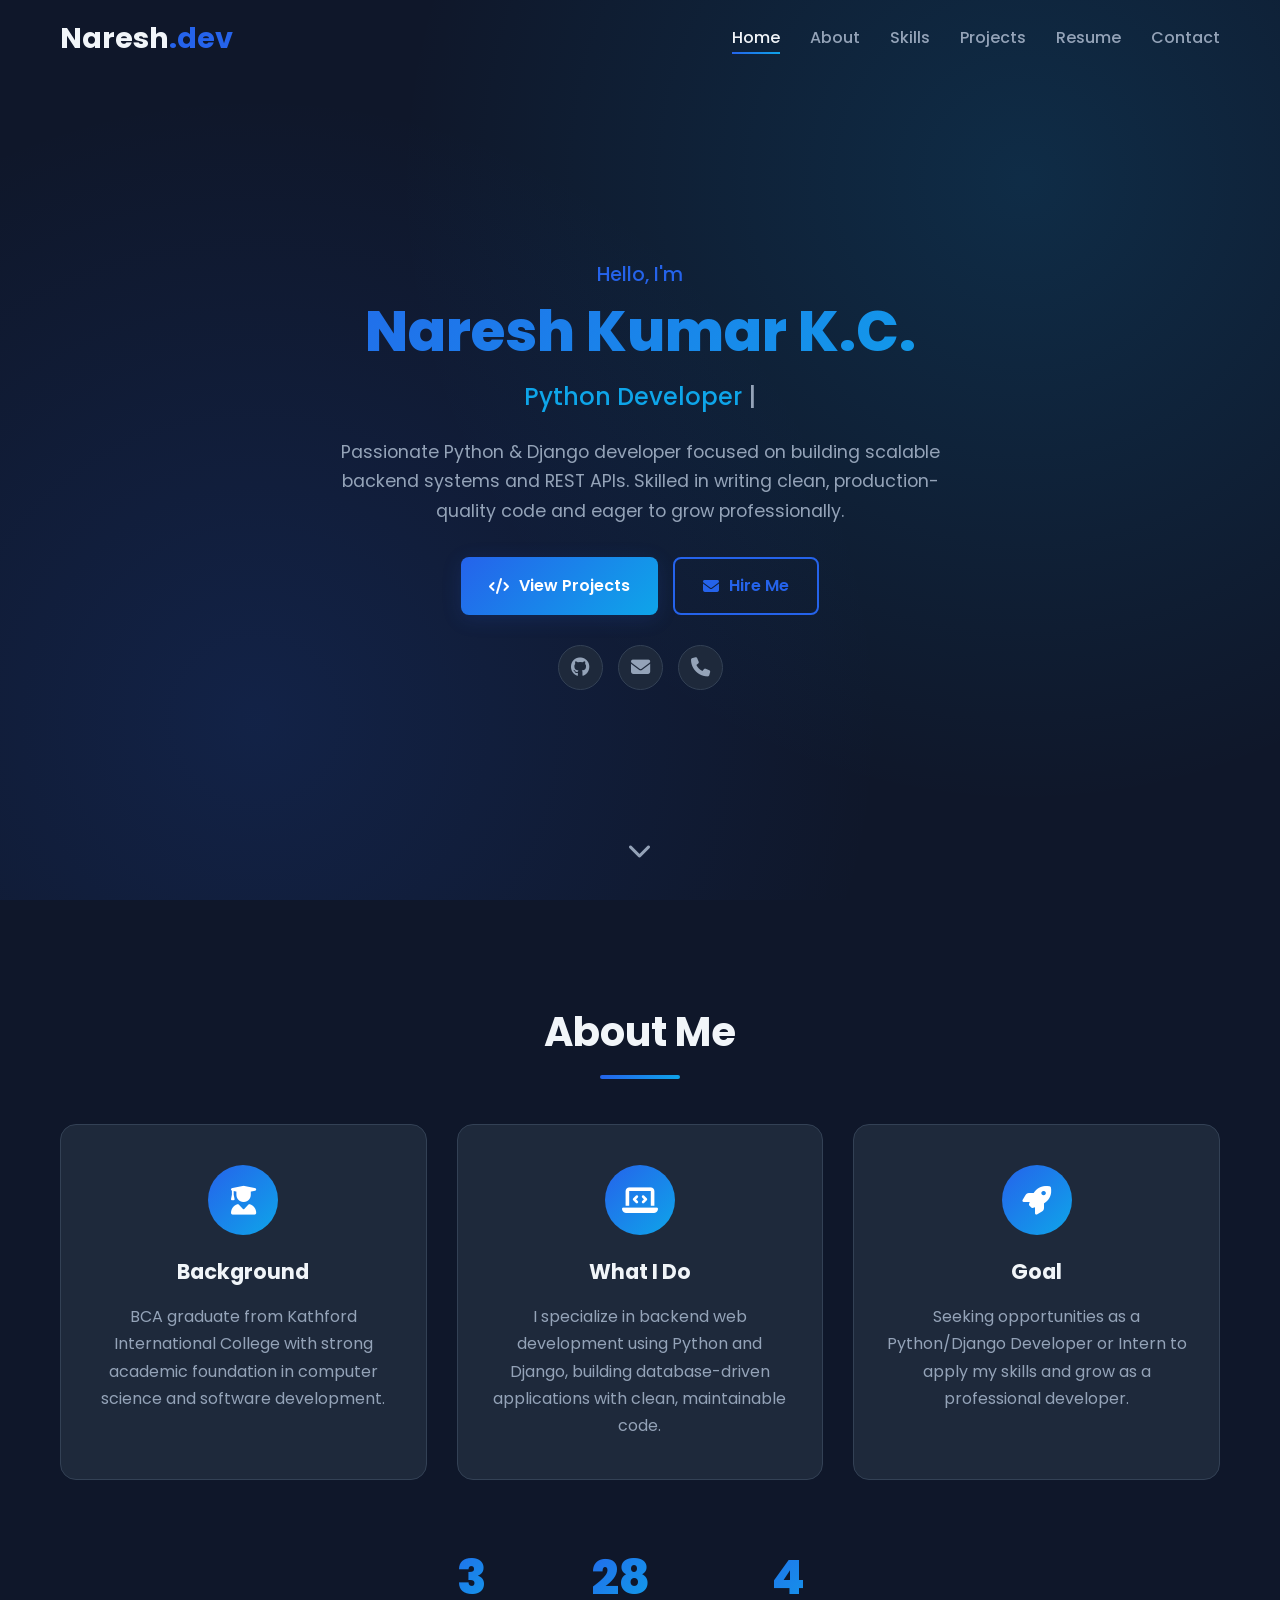
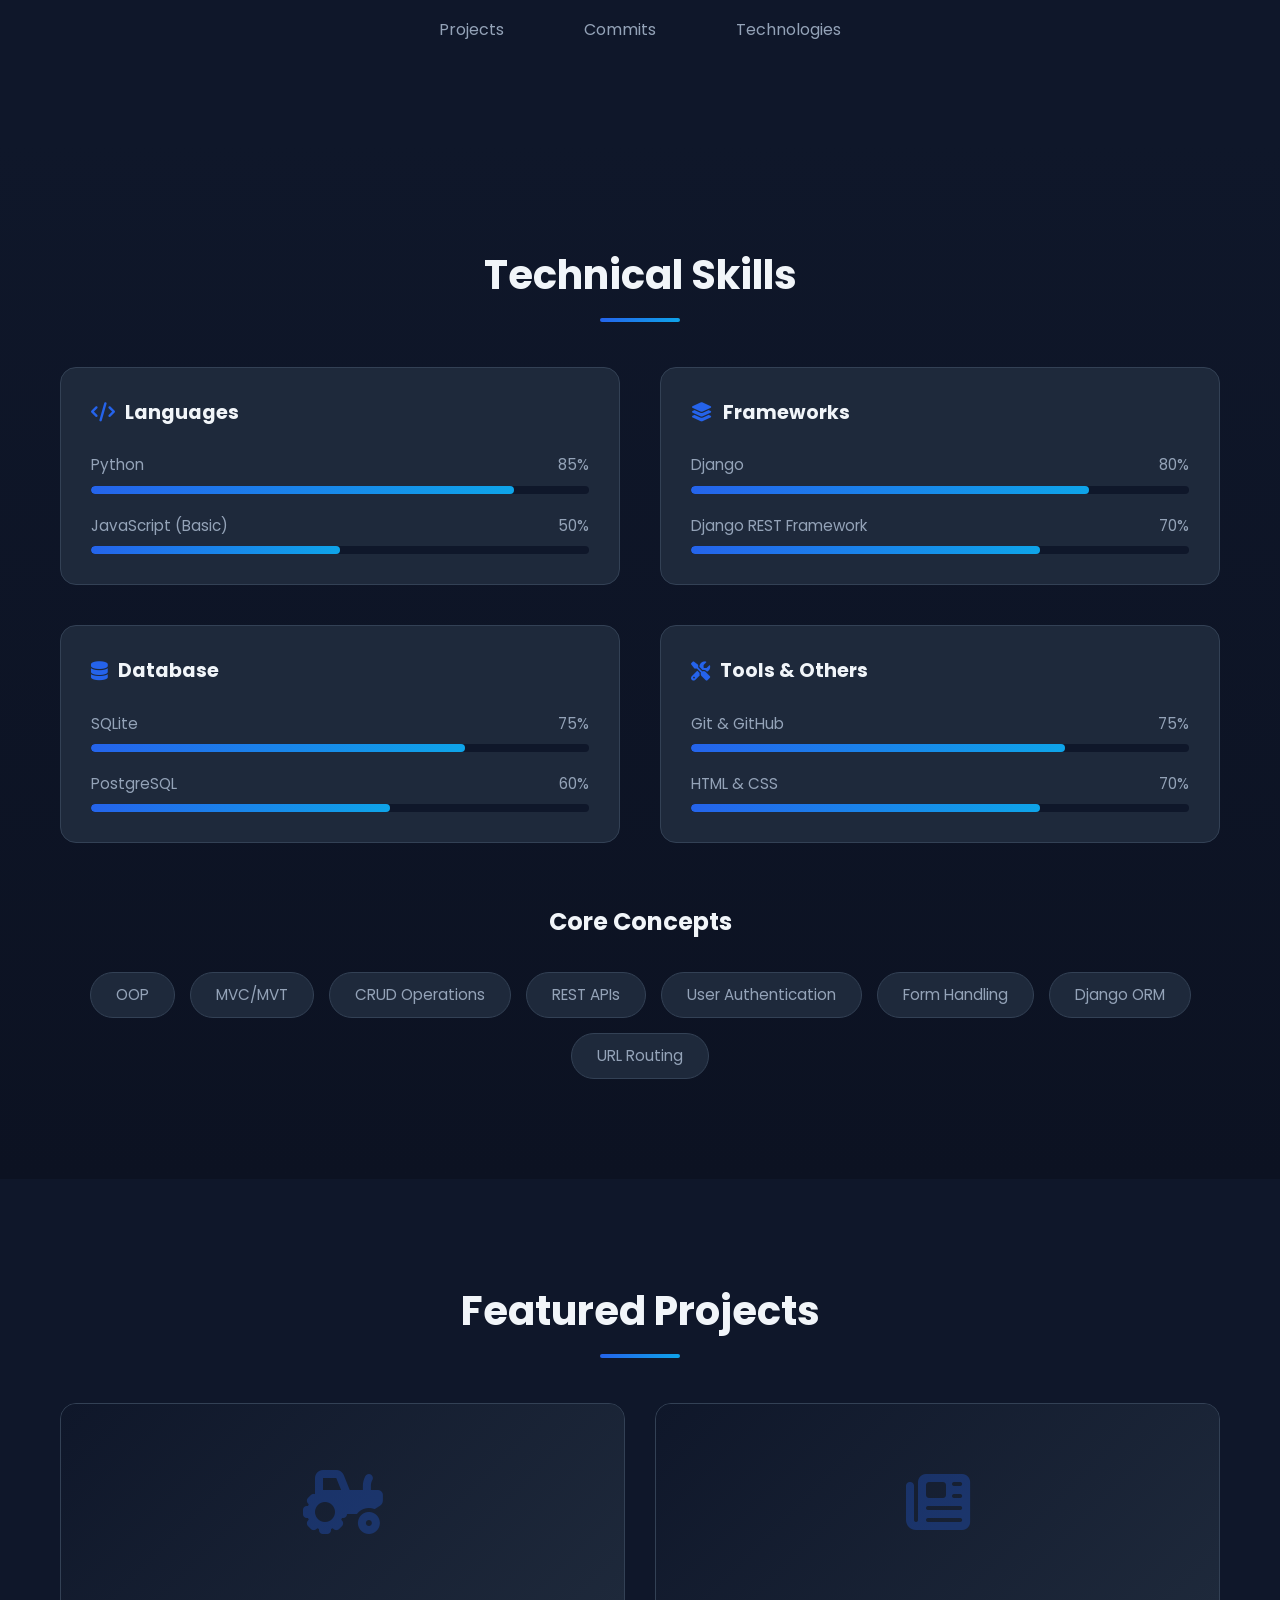
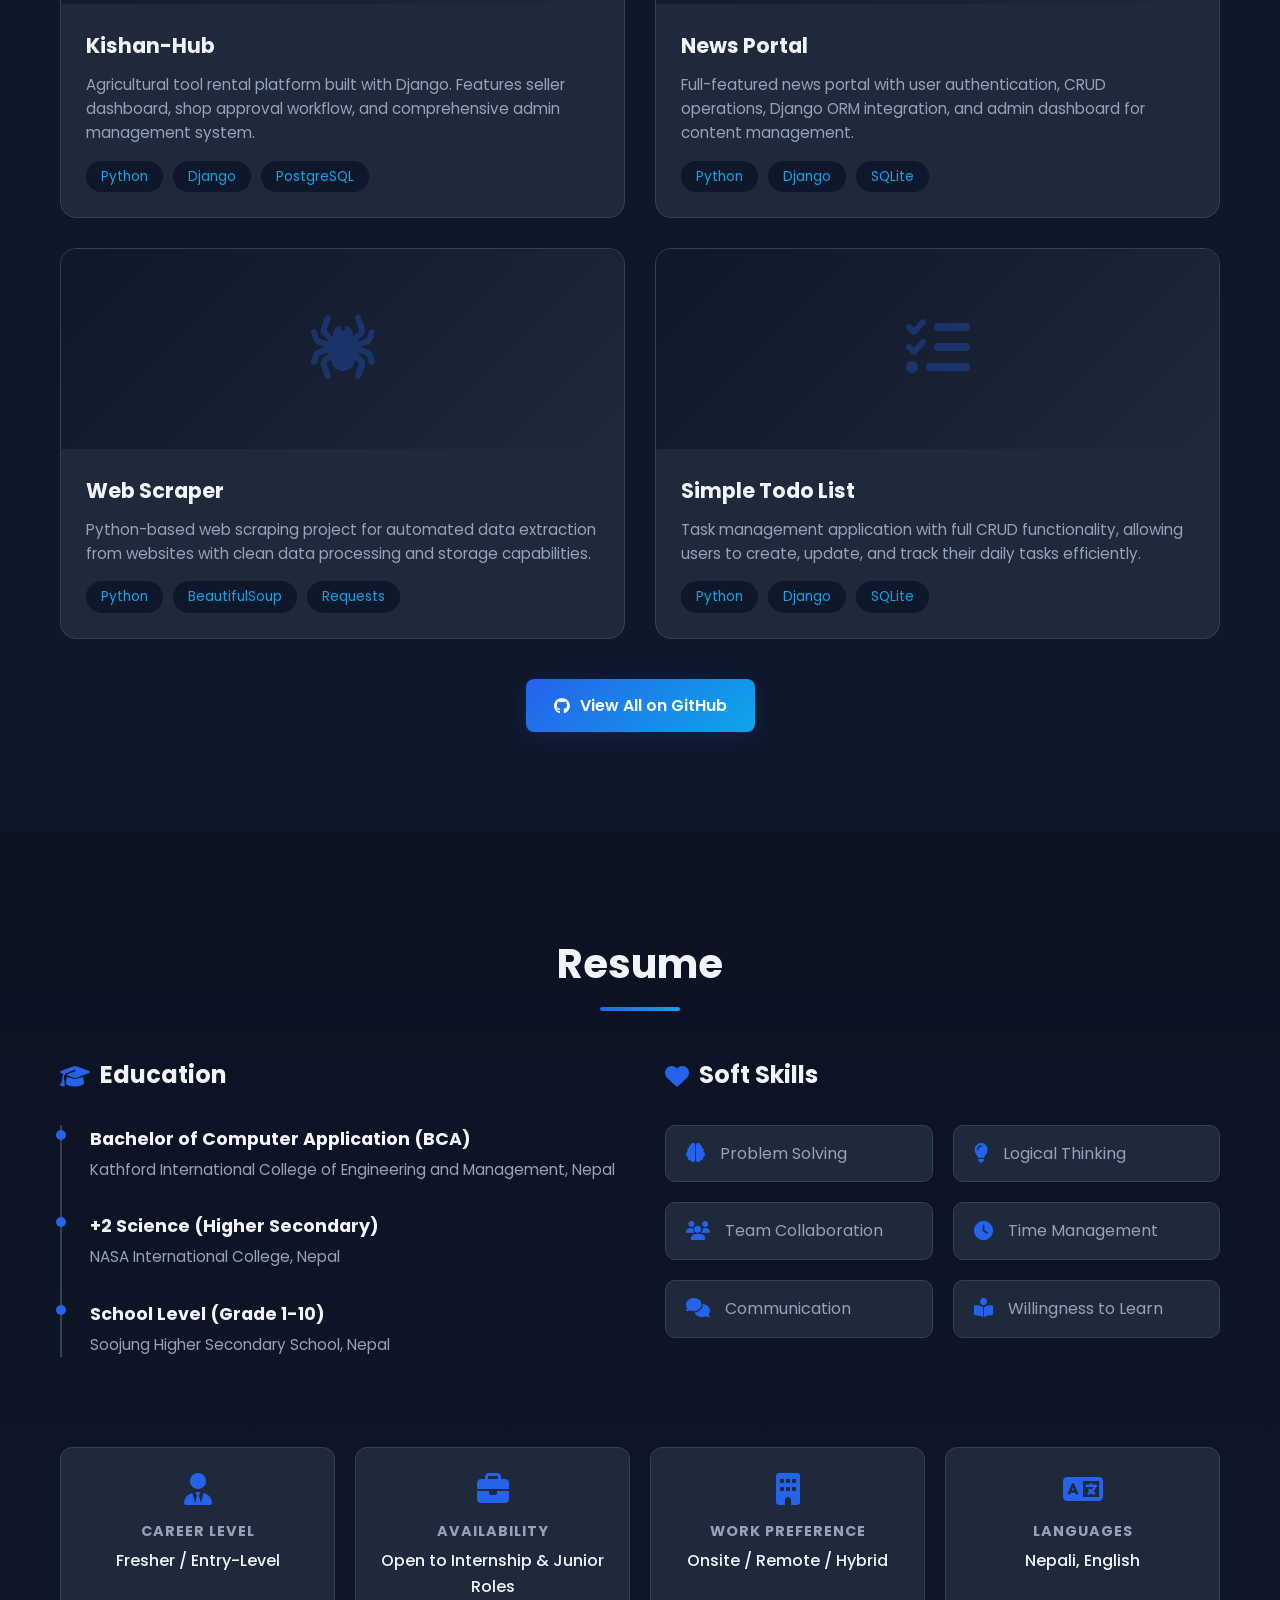
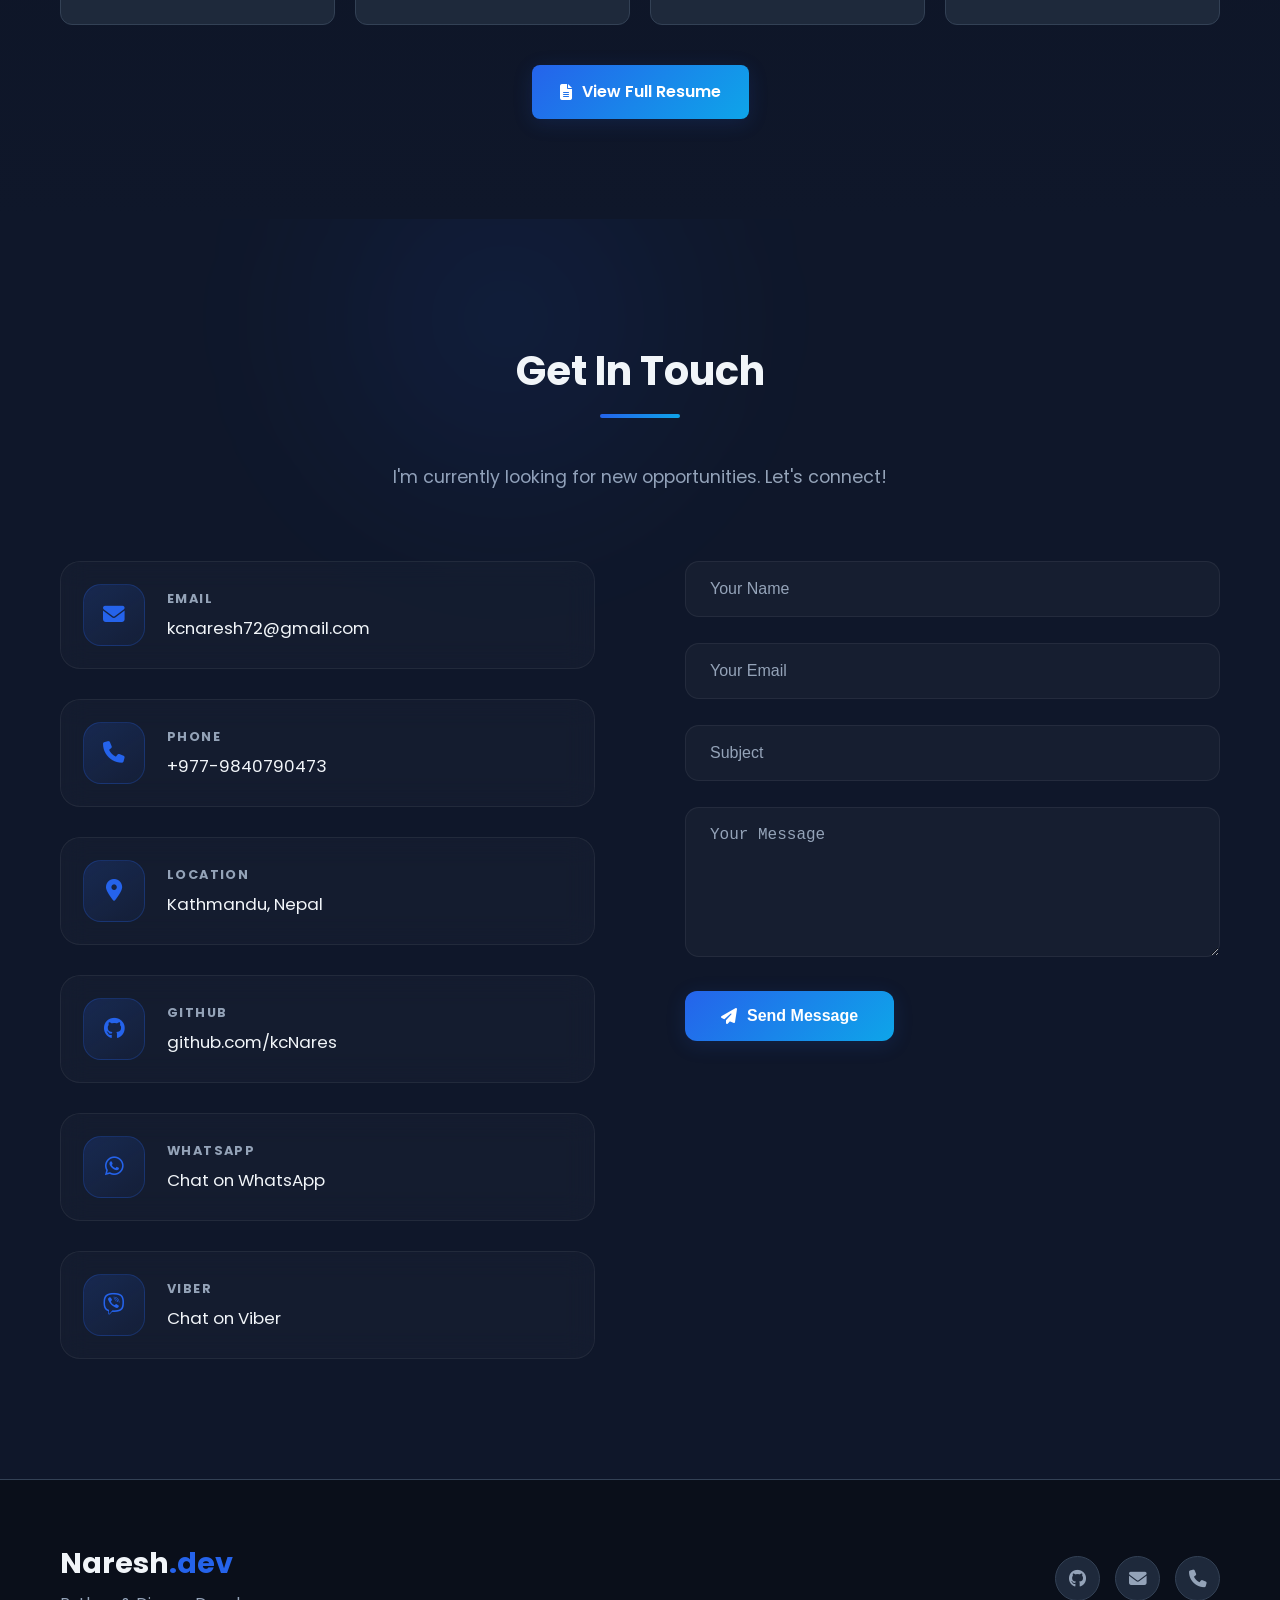
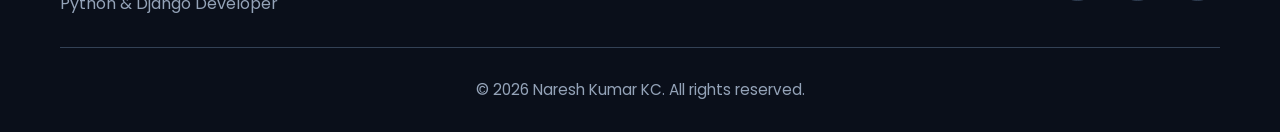
==== index.html @ 40097b9b "Initial portfolio upload" ====
<!DOCTYPE html>
<html lang="en">
<head>
    <meta charset="UTF-8">
    <meta name="viewport" content="width=device-width, initial-scale=1.0">
    <title>Naresh Kumar KC | Python & Django Developer</title>
    <link rel="stylesheet" href="css/style.css">
    <link href="https://fonts.googleapis.com/css2?family=Poppins:wght@300;400;500;600;700;800&display=swap" rel="stylesheet">
    <link rel="stylesheet" href="https://cdnjs.cloudflare.com/ajax/libs/font-awesome/6.4.0/css/all.min.css">
    <link rel="icon" type="image/png" href="images/logon.jpg">
    <link rel="apple-touch-icon" href="images/logon.jpg">
</head>
<body>
    <!-- Navigation -->
    <nav class="navbar" id="navbar">
        <div class="nav-container">
            <a href="#" class="logo">Naresh<span>.dev</span></a>
            <ul class="nav-menu" id="nav-menu">
                <li><a href="#home" class="nav-link">Home</a></li>
                <li><a href="#about" class="nav-link">About</a></li>
                <li><a href="#skills" class="nav-link">Skills</a></li>
                <li><a href="#projects" class="nav-link">Projects</a></li>
                <li><a href="#resume" class="nav-link">Resume</a></li>
                <li><a href="#contact" class="nav-link">Contact</a></li>
            </ul>
            <div class="hamburger" id="hamburger">
                <span class="bar"></span>
                <span class="bar"></span>
                <span class="bar"></span>
            </div>
        </div>
    </nav>

    <!-- Hero Section -->
    <section id="home" class="hero">
        <div class="hero-content">
            <div class="hero-text">
                <p class="greeting">Hello, I'm</p>
                <h1 class="name">Naresh Kumar K.C.</h1>
                <h2 class="title">
                    <span class="typing-text" id="typing-text"></span>
                    <span class="cursor">|</span>
                </h2>
                <p class="description">
                    Passionate Python & Django developer focused 
                    on building scalable backend systems and REST APIs. 
                    Skilled in writing clean, production-quality code and 
                    eager to grow professionally.
                </p>
                <div class="hero-buttons">
                    <a href="#projects" class="btn btn-primary">
                        <i class="fas fa-code"></i> View Projects
                    </a>
                    <a href="#contact" class="btn btn-outline">
                        <i class="fas fa-envelope"></i> Hire Me
                    </a>
                </div>
                <div class="social-links">
                    <a href="https://github.com/kcNares" target="_blank" title="GitHub">
                        <i class="fab fa-github"></i>
                    </a>
                    <a href="mailto:kcnaresh72@gmail.com" title="Email">
                        <i class="fas fa-envelope"></i>
                    </a>
                    <a href="tel:+977-9840790473" title="Phone">
                        <i class="fas fa-phone"></i>
                    </a>
                </div>
            </div>
            <!-- <div class="hero-image">
                <div class="image-wrapper">
                    <img src="images/profile.jpg" alt="Naresh Kumar KC">
                    <div class="image-border"></div>
                </div>
            </div> -->
        </div>
        <div class="scroll-indicator">
            <a href="#about">
                <i class="fas fa-chevron-down"></i>
            </a>
        </div>
    </section>

    <!-- About Section -->
    <section id="about" class="about">
        <div class="container">
            <h2 class="section-title">About Me</h2>
            <div class="about-content">
                <div class="about-card">
                    <div class="about-icon">
                        <i class="fas fa-user-graduate"></i>
                    </div>
                    <h3>Background</h3>
                    <p>BCA graduate from Kathford International College with strong academic foundation in computer science and software development.</p>
                </div>
                <div class="about-card">
                    <div class="about-icon">
                        <i class="fas fa-laptop-code"></i>
                    </div>
                    <h3>What I Do</h3>
                    <p>I specialize in backend web development using Python and Django, building database-driven applications with clean, maintainable code.</p>
                </div>
                <div class="about-card">
                    <div class="about-icon">
                        <i class="fas fa-rocket"></i>
                    </div>
                    <h3>Goal</h3>
                    <p>Seeking opportunities as a Python/Django Developer or Intern to apply my skills and grow as a professional developer.</p>
                </div>
            </div>
            <div class="about-stats">
                <div class="stat">
                    <span class="stat-number" data-target="4">0</span>
                    <span class="stat-label">Projects</span>
                </div>
                <div class="stat">
                    <span class="stat-number" data-target="50">0</span>
                    <span class="stat-label">Commits</span>
                </div>
                <div class="stat">
                    <span class="stat-number" data-target="6">0</span>
                    <span class="stat-label">Technologies</span>
                </div>
            </div>
        </div>
    </section>

    <!-- Skills Section -->
    <section id="skills" class="skills">
        <div class="container">
            <h2 class="section-title">Technical Skills</h2>
            <div class="skills-grid">
                <div class="skill-category">
                    <h3><i class="fas fa-code"></i> Languages</h3>
                    <div class="skill-items">
                        <div class="skill-item">
                            <div class="skill-info">
                                <span>Python</span>
                                <span>85%</span>
                            </div>
                            <div class="skill-bar">
                                <div class="skill-progress" data-progress="85"></div>
                            </div>
                        </div>
                        <div class="skill-item">
                            <div class="skill-info">
                                <span>JavaScript (Basic)</span>
                                <span>50%</span>
                            </div>
                            <div class="skill-bar">
                                <div class="skill-progress" data-progress="50"></div>
                            </div>
                        </div>
                    </div>
                </div>
                <div class="skill-category">
                    <h3><i class="fas fa-layer-group"></i> Frameworks</h3>
                    <div class="skill-items">
                        <div class="skill-item">
                            <div class="skill-info">
                                <span>Django</span>
                                <span>80%</span>
                            </div>
                            <div class="skill-bar">
                                <div class="skill-progress" data-progress="80"></div>
                            </div>
                        </div>
                        <div class="skill-item">
                            <div class="skill-info">
                                <span>Django REST Framework</span>
                                <span>70%</span>
                            </div>
                            <div class="skill-bar">
                                <div class="skill-progress" data-progress="70"></div>
                            </div>
                        </div>
                    </div>
                </div>
                <div class="skill-category">
                    <h3><i class="fas fa-database"></i> Database</h3>
                    <div class="skill-items">
                        <div class="skill-item">
                            <div class="skill-info">
                                <span>SQLite</span>
                                <span>75%</span>
                            </div>
                            <div class="skill-bar">
                                <div class="skill-progress" data-progress="75"></div>
                            </div>
                        </div>
                        <div class="skill-item">
                            <div class="skill-info">
                                <span>PostgreSQL</span>
                                <span>60%</span>
                            </div>
                            <div class="skill-bar">
                                <div class="skill-progress" data-progress="60"></div>
                            </div>
                        </div>
                    </div>
                </div>
                <div class="skill-category">
                    <h3><i class="fas fa-tools"></i> Tools & Others</h3>
                    <div class="skill-items">
                        <div class="skill-item">
                            <div class="skill-info">
                                <span>Git & GitHub</span>
                                <span>75%</span>
                            </div>
                            <div class="skill-bar">
                                <div class="skill-progress" data-progress="75"></div>
                            </div>
                        </div>
                        <div class="skill-item">
                            <div class="skill-info">
                                <span>HTML & CSS</span>
                                <span>70%</span>
                            </div>
                            <div class="skill-bar">
                                <div class="skill-progress" data-progress="70"></div>
                            </div>
                        </div>
                    </div>
                </div>
            </div>
            <div class="concepts">
                <h3>Core Concepts</h3>
                <div class="concept-tags">
                    <span class="tag">OOP</span>
                    <span class="tag">MVC/MVT</span>
                    <span class="tag">CRUD Operations</span>
                    <span class="tag">REST APIs</span>
                    <span class="tag">User Authentication</span>
                    <span class="tag">Form Handling</span>
                    <span class="tag">Django ORM</span>
                    <span class="tag">URL Routing</span>
                </div>
            </div>
        </div>
    </section>

    <!-- Projects Section -->
    <section id="projects" class="projects">
        <div class="container">
            <h2 class="section-title">Featured Projects</h2>
            <div class="projects-grid">
                <div class="project-card">
                    <div class="project-image">
                        <div class="project-overlay">
                            <div class="project-links">
                                <a href="https://github.com/kcNares/Kishan-Hub" target="_blank" class="project-link">
                                    <i class="fab fa-github"></i>
                                </a>
                            </div>
                        </div>
                        <div class="project-icon">
                            <i class="fas fa-tractor"></i>
                        </div>
                    </div>
                    <div class="project-content">
                        <h3>Kishan-Hub</h3>
                        <p>Agricultural tool rental platform built with Django. Features seller dashboard, shop approval workflow, and comprehensive admin management system.</p>
                        <div class="project-tech">
                            <span>Python</span>
                            <span>Django</span>
                            <span>PostgreSQL</span>
                        </div>
                    </div>
                </div>

                <div class="project-card">
                    <div class="project-image">
                        <div class="project-overlay">
                            <div class="project-links">
                                <a href="https://github.com/kcNares/News-Portal" target="_blank" class="project-link">
                                    <i class="fab fa-github"></i>
                                </a>
                            </div>
                        </div>
                        <div class="project-icon">
                            <i class="fas fa-newspaper"></i>
                        </div>
                    </div>
                    <div class="project-content">
                        <h3>News Portal</h3>
                        <p>Full-featured news portal with user authentication, CRUD operations, Django ORM integration, and admin dashboard for content management.</p>
                        <div class="project-tech">
                            <span>Python</span>
                            <span>Django</span>
                            <span>SQLite</span>
                        </div>
                    </div>
                </div>

                <div class="project-card">
                    <div class="project-image">
                        <div class="project-overlay">
                            <div class="project-links">
                                <a href="https://github.com/kcNares/scrapper-project" target="_blank" class="project-link">
                                    <i class="fab fa-github"></i>
                                </a>
                            </div>
                        </div>
                        <div class="project-icon">
                            <i class="fas fa-spider"></i>
                        </div>
                    </div>
                    <div class="project-content">
                        <h3>Web Scraper</h3>
                        <p>Python-based web scraping project for automated data extraction from websites with clean data processing and storage capabilities.</p>
                        <div class="project-tech">
                            <span>Python</span>
                            <span>BeautifulSoup</span>
                            <span>Requests</span>
                        </div>
                    </div>
                </div>

                <div class="project-card">
                    <div class="project-image">
                        <div class="project-overlay">
                            <div class="project-links">
                                <a href="https://github.com/kcNares/Simple_Todo_List" target="_blank" class="project-link">
                                    <i class="fab fa-github"></i>
                                </a>
                            </div>
                        </div>
                        <div class="project-icon">
                            <i class="fas fa-tasks"></i>
                        </div>
                    </div>
                    <div class="project-content">
                        <h3>Simple Todo List</h3>
                        <p>Task management application with full CRUD functionality, allowing users to create, update, and track their daily tasks efficiently.</p>
                        <div class="project-tech">
                            <span>Python</span>
                            <span>Django</span>
                            <span>SQLite</span>
                        </div>
                    </div>
                </div>
            </div>
            <div class="github-stats">
                <a href="https://github.com/kcNares" target="_blank" class="btn btn-primary">
                    <i class="fab fa-github"></i> View All on GitHub
                </a>
            </div>
        </div>
    </section>

    <!-- Resume Section -->
    <section id="resume" class="resume">
        <div class="container">
            <h2 class="section-title">Resume</h2>
            <div class="resume-content">
                <div class="resume-column">
                    <h3><i class="fas fa-graduation-cap"></i> Education</h3>
                    <div class="timeline">
                        <div class="timeline-item">
                            <div class="timeline-dot"></div>
                            <div class="timeline-content">
                                <h4>Bachelor of Computer Application (BCA)</h4>
                                <p class="institution">Kathford International College of Engineering and Management, Nepal</p>
                            </div>
                        </div>
                        <div class="timeline-item">
                            <div class="timeline-dot"></div>
                            <div class="timeline-content">
                                <h4>+2 Science (Higher Secondary)</h4>
                                <p class="institution">NASA International College, Nepal</p>
                            </div>
                        </div>
                        <div class="timeline-item">
                            <div class="timeline-dot"></div>
                            <div class="timeline-content">
                                <h4>School Level (Grade 1-10)</h4>
                                <p class="institution">Soojung Higher Secondary School, Nepal</p>
                            </div>
                        </div>
                    </div>
                </div>
                <div class="resume-column">
                    <h3><i class="fas fa-heart"></i> Soft Skills</h3>
                    <div class="soft-skills">
                        <div class="soft-skill">
                            <i class="fas fa-brain"></i>
                            <span>Problem Solving</span>
                        </div>
                        <div class="soft-skill">
                            <i class="fas fa-lightbulb"></i>
                            <span>Logical Thinking</span>
                        </div>
                        <div class="soft-skill">
                            <i class="fas fa-users"></i>
                            <span>Team Collaboration</span>
                        </div>
                        <div class="soft-skill">
                            <i class="fas fa-clock"></i>
                            <span>Time Management</span>
                        </div>
                        <div class="soft-skill">
                            <i class="fas fa-comments"></i>
                            <span>Communication</span>
                        </div>
                        <div class="soft-skill">
                            <i class="fas fa-book-reader"></i>
                            <span>Willingness to Learn</span>
                        </div>
                    </div>
                </div>
            </div>
            <div class="resume-info">
                <div class="info-cards">
                    <div class="info-card">
                        <i class="fas fa-user-tie"></i>
                        <h4>Career Level</h4>
                        <p>Fresher / Entry-Level</p>
                    </div>
                    <div class="info-card">
                        <i class="fas fa-briefcase"></i>
                        <h4>Availability</h4>
                        <p>Open to Internship & Junior Roles</p>
                    </div>
                    <div class="info-card">
                        <i class="fas fa-building"></i>
                        <h4>Work Preference</h4>
                        <p>Onsite / Remote / Hybrid</p>
                    </div>
                    <div class="info-card">
                        <i class="fas fa-language"></i>
                        <h4>Languages</h4>
                        <p>Nepali, English</p>
                    </div>
                </div>
            </div>
            <div class="download-resume">
                <a href="resume/resume.html" class="btn btn-primary">
                    <i class="fas fa-file-alt"></i> View Full Resume
                </a>
            </div>
        </div>
    </section>

    <!-- Contact Section -->
    <section id="contact" class="contact">
        <div class="container">
        <h2 class="section-title">Get In Touch</h2>
        <p class="contact-subtitle">
            I'm currently looking for new opportunities. Let's connect!
        </p>

        <div class="contact-content">

            <!-- Contact Info -->
            <div class="contact-info">

                <!-- Email -->
                <div class="contact-item">
                    <a href="mailto:kcnaresh72@gmail.com"
                        style="text-decoration:none; color:inherit; display:flex; align-items:center; width:100%;">
                        <div class="contact-icon">
                            <i class="fas fa-envelope"></i>
                        </div>
                        <div class="contact-details">
                            <h4>Email</h4>
                            <p>kcnaresh72@gmail.com</p>
                        </div>
                    </a>
                </div>

                <!-- Phone -->
                <div class="contact-item">
                    <a style="text-decoration:none; color:inherit; display:flex; align-items:center; width:100%;">
                        <div class="contact-icon">
                            <i class="fas fa-phone"></i>
                        </div>
                        <div class="contact-details">
                            <h4>Phone</h4>
                            <p>+977-9840790473</p>
                        </div>
                    </a>
                </div>

                <!-- Location -->
                <div class="contact-item">
                    <a style="text-decoration:none; color:inherit; display:flex; align-items:center; gap:22px; width:100%;">
                        <div class="contact-icon">
                            <i class="fas fa-map-marker-alt"></i>
                        </div>

                        <div class="contact-details">
                            <h4>Location</h4>
                            <p>Kathmandu, Nepal</p>
                        </div>
                    </a>
                </div>

                <!-- GitHub -->
                <div class="contact-item">
                    <a href="https://github.com/kcNares" target="_blank"
                        style="text-decoration:none; color:inherit; display:flex; align-items:center; width:100%;">
                        <div class="contact-icon">
                            <i class="fab fa-github"></i>
                        </div>
                        <div class="contact-details">
                            <h4>GitHub</h4>
                            <p>github.com/kcNares</p>
                        </div>
                    </a>
                </div>

                <!-- WhatsApp -->
                <div class="contact-item">
                    <a href="https://wa.me/9779840790473" target="_blank"
                        style="text-decoration:none; color:inherit; display:flex; align-items:center; width:100%;">
                        <div class="contact-icon">
                            <i class="fab fa-whatsapp"></i>
                        </div>
                        <div class="contact-details">
                            <h4>WhatsApp</h4>
                            <p>Chat on WhatsApp</p>
                        </div>
                    </a>
                </div>

                <!-- Viber -->
                <div class="contact-item">
                    <a href="viber://chat?number=9779840790473"
                        style="text-decoration:none; color:inherit; display:flex; align-items:center; width:100%;">
                        <div class="contact-icon">
                            <i class="fab fa-viber"></i>
                        </div>
                        <div class="contact-details">
                            <h4>Viber</h4>
                            <p>Chat on Viber</p>
                        </div>
                    </a>
                </div>

            </div>

            <!-- Contact Form -->
            <form class="contact-form" id="contact-form">

                <div class="form-group">
                    <input type="text" name="name" placeholder="Your Name" required>
                </div>

                <div class="form-group">
                    <input type="email" name="email" placeholder="Your Email" required>
                </div>

                <div class="form-group">
                    <input type="text" name="subject" placeholder="Subject" required>
                </div>

                <div class="form-group">
                    <textarea name="message" placeholder="Your Message" rows="5" required></textarea>
                </div>

                <button type="submit" class="btn btn-primary">
                    <i class="fas fa-paper-plane"></i> Send Message
                </button>

            </form>

        </div>
        </div>
    </section>

    <!-- Footer -->
    <footer class="footer">
        <div class="container">
            <div class="footer-content">
                <div class="footer-logo">
                    <a href="#">Naresh<span>.dev</span></a>
                    <p>Python & Django Developer</p>
                </div>
                <div class="footer-social">
                    <a href="https://github.com/kcNares" target="_blank"><i class="fab fa-github"></i></a>
                    <a href="mailto:kcnaresh72@gmail.com"><i class="fas fa-envelope"></i></a>
                    <a href="tel:+977-9840790473"><i class="fas fa-phone"></i></a>
                </div>
            </div>
            <div class="footer-bottom">
                <p>&copy; 2026 Naresh Kumar KC. All rights reserved.</p>
            </div>
        </div>
    </footer>

    <script src="js/main.js"></script>
</body>
</html>
---- css/style.css ----
/* ===== ROOT VARIABLES ===== */
:root {
    --primary: #2563eb;
    --primary-dark: #1d4ed8;
    --primary-light: #3b82f6;
    --secondary: #0ea5e9;
    --bg-dark: #0f172a;
    --bg-card: #1e293b;
    --bg-light: #f8fafc;
    --text-light: #f1f5f9;
    --text-dark: #1e293b;
    --text-muted: #94a3b8;
    --border: #334155;
    --gradient: linear-gradient(135deg, var(--primary) 0%, var(--secondary) 100%);
    --shadow: 0 10px 40px rgba(0, 0, 0, 0.2);
    --shadow-light: 0 4px 20px rgba(37, 99, 235, 0.15);
}

/* ===== RESET & BASE ===== */
* {
    margin: 0;
    padding: 0;
    box-sizing: border-box;
}

html {
    scroll-behavior: smooth;
}

body {
    font-family: 'Poppins', sans-serif;
    background: var(--bg-dark);
    color: var(--text-light);
    line-height: 1.6;
    overflow-x: hidden;
}

a {
    text-decoration: none;
    color: inherit;
    transition: all 0.3s ease;
}

ul {
    list-style: none;
}

img {
    max-width: 100%;
    display: block;
}

.container {
    max-width: 1200px;
    margin: 0 auto;
    padding: 0 20px;
}

/* ===== NAVIGATION ===== */
.navbar {
    position: fixed;
    top: 0;
    left: 0;
    width: 100%;
    padding: 15px 0;
    z-index: 1000;
    background: transparent;
    transition: all 0.3s ease;
}

.navbar.scrolled {
    background: rgba(15, 23, 42, 0.95);
    backdrop-filter: blur(10px);
    box-shadow: 0 2px 20px rgba(0, 0, 0, 0.3);
}

.nav-container {
    max-width: 1200px;
    margin: 0 auto;
    padding: 0 20px;
    display: flex;
    justify-content: space-between;
    align-items: center;
}

.logo {
    font-size: 1.8rem;
    font-weight: 700;
    color: var(--text-light);
}

.logo span {
    color: var(--primary);
}

.nav-menu {
    display: flex;
    gap: 30px;
}

.nav-link {
    color: var(--text-muted);
    font-weight: 500;
    position: relative;
    padding: 5px 0;
}

.nav-link::after {
    content: '';
    position: absolute;
    bottom: 0;
    left: 0;
    width: 0;
    height: 2px;
    background: var(--gradient);
    transition: width 0.3s ease;
}

.nav-link:hover,
.nav-link.active {
    color: var(--text-light);
}

.nav-link:hover::after,
.nav-link.active::after {
    width: 100%;
}

.hamburger {
    display: none;
    cursor: pointer;
    flex-direction: column;
    gap: 5px;
}

.bar {
    width: 25px;
    height: 3px;
    background: var(--text-light);
    border-radius: 2px;
    transition: all 0.3s ease;
}

/* ===== HERO SECTION ===== */
.hero {
    min-height: 100vh;
    display: flex;
    flex-direction: column;
    justify-content: center;
    align-items: center;
    padding: 100px 20px 50px;
    position: relative;
    background: var(--bg-dark);
    overflow: hidden;
}

.hero::before {
    content: '';
    position: absolute;
    top: 0;
    left: 0;
    width: 100%;
    height: 100%;
    background: radial-gradient(circle at 20% 80%, rgba(37, 99, 235, 0.15) 0%, transparent 50%),
                radial-gradient(circle at 80% 20%, rgba(14, 165, 233, 0.15) 0%, transparent 50%);
    z-index: 0;
}

.hero-content {
    max-width: 900px;
    width: 100%;
    display: flex;
    justify-content: center;
    text-align: center;
    z-index: 1;
}

.hero-text {
    flex: 1;
}

.greeting {
    color: var(--primary);
    font-size: 1.2rem;
    font-weight: 500;
    margin-bottom: 10px;
}

.name {
    font-size: 3.5rem;
    font-weight: 800;
    line-height: 1.1;
    margin-bottom: 15px;
    background: var(--gradient);
    -webkit-background-clip: text;
    -webkit-text-fill-color: transparent;
    background-clip: text;
}

.title {
    font-size: 1.5rem;
    color: var(--text-muted);
    font-weight: 500;
    margin-bottom: 20px;
    height: 40px;
}

.typing-text {
    color: var(--secondary);
}

.cursor {
    animation: blink 1s infinite;
}

@keyframes blink {
    0%, 50% { opacity: 1; }
    51%, 100% { opacity: 0; }
}

.description {
    color: var(--text-muted);
    font-size: 1.1rem;
    max-width: 600px;
    margin: 0 auto 30px;
    line-height: 1.7;
}

.hero-buttons {
    display: flex;
    gap: 15px;
    justify-content: center;
    margin-bottom: 30px;
}

.btn {
    display: inline-flex;
    align-items: center;
    gap: 10px;
    padding: 14px 28px;
    border-radius: 8px;
    font-weight: 600;
    font-size: 1rem;
    cursor: pointer;
    border: none;
    transition: all 0.3s ease;
}

.btn-primary {
    background: var(--gradient);
    color: white;
    box-shadow: var(--shadow-light);
}

.btn-primary:hover {
    transform: translateY(-3px);
    box-shadow: 0 8px 30px rgba(37, 99, 235, 0.4);
}

.btn-outline {
    background: transparent;
    color: var(--primary);
    border: 2px solid var(--primary);
}

.btn-outline:hover {
    background: var(--primary);
    color: white;
    transform: translateY(-3px);
}

.social-links {
    display: flex;
    gap: 15px;
    justify-content: center;
}

.social-links a {
    width: 45px;
    height: 45px;
    border-radius: 50%;
    background: var(--bg-card);
    display: flex;
    align-items: center;
    justify-content: center;
    color: var(--text-muted);
    font-size: 1.2rem;
    border: 1px solid var(--border);
    transition: all 0.3s ease;
}

.social-links a:hover {
    background: var(--primary);
    color: white;
    border-color: var(--primary);
    transform: translateY(-3px);
}

.hero-image {
    flex: 0 0 350px;
}

.image-wrapper {
    position: relative;
    width: 300px;
    height: 300px;
}

.image-wrapper img {
    width: 100%;
    height: 100%;
    object-fit: cover;
    border-radius: 20px;
    position: relative;
    z-index: 2;
    box-shadow: var(--shadow);
}

.image-border {
    position: absolute;
    top: 20px;
    left: 20px;
    width: 100%;
    height: 100%;
    border: 3px solid var(--primary);
    border-radius: 20px;
    z-index: 1;
}

.scroll-indicator {
    position: absolute;
    bottom: 30px;
    left: 50%;
    transform: translateX(-50%);
    animation: bounce 2s infinite;
}

.scroll-indicator a {
    color: var(--text-muted);
    font-size: 1.5rem;
}

@keyframes bounce {
    0%, 20%, 50%, 80%, 100% { transform: translateX(-50%) translateY(0); }
    40% { transform: translateX(-50%) translateY(-10px); }
    60% { transform: translateX(-50%) translateY(-5px); }
}

/* ===== SECTION TITLE ===== */
.section-title {
    font-size: 2.5rem;
    font-weight: 700;
    text-align: center;
    margin-bottom: 60px;
    position: relative;
}

.section-title::after {
    content: '';
    position: absolute;
    bottom: -15px;
    left: 50%;
    transform: translateX(-50%);
    width: 80px;
    height: 4px;
    background: var(--gradient);
    border-radius: 2px;
}

/* ===== ABOUT SECTION ===== */
.about {
    padding: 100px 0;
    background: var(--bg-dark);
}

.about-content {
    display: grid;
    grid-template-columns: repeat(3, 1fr);
    gap: 30px;
    margin-bottom: 60px;
}

.about-card {
    background: var(--bg-card);
    padding: 40px 30px;
    border-radius: 16px;
    text-align: center;
    border: 1px solid var(--border);
    transition: all 0.3s ease;
}

.about-card:hover {
    transform: translateY(-10px);
    border-color: var(--primary);
    box-shadow: var(--shadow-light);
}

.about-icon {
    width: 70px;
    height: 70px;
    margin: 0 auto 20px;
    background: var(--gradient);
    border-radius: 50%;
    display: flex;
    align-items: center;
    justify-content: center;
    font-size: 1.8rem;
    color: white;
}

.about-card h3 {
    font-size: 1.3rem;
    margin-bottom: 15px;
    color: var(--text-light);
}

.about-card p {
    color: var(--text-muted);
    line-height: 1.7;
}

.about-stats {
    display: flex;
    justify-content: center;
    gap: 80px;
}

.stat {
    text-align: center;
}

.stat-number {
    display: block;
    font-size: 3rem;
    font-weight: 800;
    background: var(--gradient);
    -webkit-background-clip: text;
    -webkit-text-fill-color: transparent;
    background-clip: text;
}

.stat-label {
    color: var(--text-muted);
    font-size: 1rem;
}

/* ===== SKILLS SECTION ===== */
.skills {
    padding: 100px 0;
    background: linear-gradient(180deg, var(--bg-dark) 0%, #0c1222 100%);
}

.skills-grid {
    display: grid;
    grid-template-columns: repeat(2, 1fr);
    gap: 40px;
    margin-bottom: 60px;
}

.skill-category {
    background: var(--bg-card);
    padding: 30px;
    border-radius: 16px;
    border: 1px solid var(--border);
}

.skill-category h3 {
    font-size: 1.2rem;
    margin-bottom: 25px;
    color: var(--text-light);
    display: flex;
    align-items: center;
    gap: 10px;
}

.skill-category h3 i {
    color: var(--primary);
}

.skill-items {
    display: flex;
    flex-direction: column;
    gap: 20px;
}

.skill-item {
    width: 100%;
}

.skill-info {
    display: flex;
    justify-content: space-between;
    margin-bottom: 8px;
    color: var(--text-muted);
    font-size: 0.95rem;
}

.skill-bar {
    height: 8px;
    background: var(--bg-dark);
    border-radius: 4px;
    overflow: hidden;
}

.skill-progress {
    height: 100%;
    background: var(--gradient);
    border-radius: 4px;
    width: 0;
    transition: width 1.5s ease;
}

.concepts {
    text-align: center;
}

.concepts h3 {
    font-size: 1.5rem;
    margin-bottom: 30px;
    color: var(--text-light);
}

.concept-tags {
    display: flex;
    flex-wrap: wrap;
    justify-content: center;
    gap: 15px;
}

.tag {
    padding: 10px 25px;
    background: var(--bg-card);
    border: 1px solid var(--border);
    border-radius: 30px;
    color: var(--text-muted);
    font-size: 0.95rem;
    transition: all 0.3s ease;
}

.tag:hover {
    border-color: var(--primary);
    color: var(--primary);
    transform: translateY(-3px);
}

/* ===== PROJECTS SECTION ===== */
.projects {
    padding: 100px 0;
    background: var(--bg-dark);
}

.projects-grid {
    display: grid;
    grid-template-columns: repeat(2, 1fr);
    gap: 30px;
    margin-bottom: 40px;
}

.project-card {
    background: var(--bg-card);
    border-radius: 16px;
    overflow: hidden;
    border: 1px solid var(--border);
    transition: all 0.3s ease;
}

.project-card:hover {
    transform: translateY(-10px);
    border-color: var(--primary);
    box-shadow: var(--shadow-light);
}

.project-image {
    height: 200px;
    background: linear-gradient(135deg, var(--bg-dark) 0%, var(--bg-card) 100%);
    position: relative;
    display: flex;
    align-items: center;
    justify-content: center;
}

.project-icon {
    font-size: 4rem;
    color: var(--primary);
    opacity: 0.3;
}

.project-overlay {
    position: absolute;
    top: 0;
    left: 0;
    width: 100%;
    height: 100%;
    background: rgba(37, 99, 235, 0.9);
    display: flex;
    align-items: center;
    justify-content: center;
    opacity: 0;
    transition: all 0.3s ease;
}

.project-card:hover .project-overlay {
    opacity: 1;
}

.project-links {
    display: flex;
    gap: 15px;
}

.project-link {
    width: 50px;
    height: 50px;
    border-radius: 50%;
    background: white;
    display: flex;
    align-items: center;
    justify-content: center;
    color: var(--primary);
    font-size: 1.3rem;
    transition: all 0.3s ease;
}

.project-link:hover {
    transform: scale(1.1);
}

.project-content {
    padding: 25px;
}

.project-content h3 {
    font-size: 1.3rem;
    margin-bottom: 10px;
    color: var(--text-light);
}

.project-content p {
    color: var(--text-muted);
    font-size: 0.95rem;
    line-height: 1.6;
    margin-bottom: 15px;
}

.project-tech {
    display: flex;
    flex-wrap: wrap;
    gap: 10px;
}

.project-tech span {
    padding: 5px 15px;
    background: var(--bg-dark);
    border-radius: 20px;
    font-size: 0.85rem;
    color: var(--secondary);
}

.github-stats {
    text-align: center;
}

/* ===== RESUME SECTION ===== */
.resume {
    padding: 100px 0;
    background: linear-gradient(180deg, #0c1222 0%, var(--bg-dark) 100%);
}

.resume-content {
    display: grid;
    grid-template-columns: repeat(2, 1fr);
    gap: 50px;
    margin-bottom: 60px;
}

.resume-column h3 {
    font-size: 1.5rem;
    margin-bottom: 30px;
    color: var(--text-light);
    display: flex;
    align-items: center;
    gap: 10px;
}

.resume-column h3 i {
    color: var(--primary);
}

.timeline {
    position: relative;
    padding-left: 30px;
}

.timeline::before {
    content: '';
    position: absolute;
    left: 0;
    top: 0;
    height: 100%;
    width: 2px;
    background: var(--border);
}

.timeline-item {
    position: relative;
    margin-bottom: 30px;
}

.timeline-dot {
    position: absolute;
    left: -34px;
    top: 5px;
    width: 10px;
    height: 10px;
    background: var(--primary);
    border-radius: 50%;
}

.timeline-content h4 {
    font-size: 1.1rem;
    color: var(--text-light);
    margin-bottom: 5px;
}

.institution {
    color: var(--text-muted);
    font-size: 0.95rem;
}

.soft-skills {
    display: grid;
    grid-template-columns: repeat(2, 1fr);
    gap: 20px;
}

.soft-skill {
    display: flex;
    align-items: center;
    gap: 15px;
    padding: 15px 20px;
    background: var(--bg-card);
    border-radius: 10px;
    border: 1px solid var(--border);
    transition: all 0.3s ease;
}

.soft-skill:hover {
    border-color: var(--primary);
    transform: translateX(5px);
}

.soft-skill i {
    color: var(--primary);
    font-size: 1.2rem;
}

.soft-skill span {
    color: var(--text-muted);
}

.resume-info {
    margin-bottom: 40px;
}

.info-cards {
    display: grid;
    grid-template-columns: repeat(4, 1fr);
    gap: 20px;
}

.info-card {
    background: var(--bg-card);
    padding: 25px;
    border-radius: 12px;
    text-align: center;
    border: 1px solid var(--border);
    transition: all 0.3s ease;
}

.info-card:hover {
    border-color: var(--primary);
    transform: translateY(-5px);
}

.info-card i {
    font-size: 2rem;
    color: var(--primary);
    margin-bottom: 15px;
}

.info-card h4 {
    font-size: 0.9rem;
    color: var(--text-muted);
    margin-bottom: 5px;
    text-transform: uppercase;
    letter-spacing: 1px;
}

.info-card p {
    color: var(--text-light);
    font-weight: 500;
}

.download-resume {
    text-align: center;
}

/* ===== CONTACT SECTION ===== */

.contact {
    padding: 120px 0;
    background: var(--bg-dark);
    position: relative;
    overflow: hidden;
}

/* Background Glow */
.contact::before {
    content: "";
    position: absolute;
    width: 500px;
    height: 500px;
    top: -150px;
    left: 20%;
    background: radial-gradient(
        circle,
        rgba(37, 99, 235, 0.18),
        transparent 70%
    );
    filter: blur(80px);
    opacity: 0.7;
}

/* Subtitle */
.contact-subtitle {
    text-align: center;
    color: var(--text-muted);
    font-size: 1.1rem;
    margin-bottom: 70px;
}

/* Layout */
.contact-content {
    display: grid;
    grid-template-columns: 1fr 1fr;
    gap: 90px;
    position: relative;
    z-index: 2;
}

/* Contact Info Column */
.contact-info {
    display: flex;
    flex-direction: column;
    gap: 30px;
}

/* Contact Card */
.contact-item {
    position: relative;
    padding: 22px;
    border-radius: 20px;
    background: rgba(255, 255, 255, 0.025);
    backdrop-filter: blur(14px);
    border: 1px solid rgba(255, 255, 255, 0.06);
    transition: all 0.45s ease;
    overflow: hidden;
    z-index: 2;
}

/* Animated Border Glow */
.contact-item::after {
    content: "";
    position: absolute;
    inset: 0;
    border-radius: 20px;
    padding: 2px;
    background: linear-gradient(
        120deg,
        transparent,
        rgba(37, 99, 235, 0.6),
        transparent
    );
    -webkit-mask:
        linear-gradient(#fff 0 0) content-box,
        linear-gradient(#fff 0 0);
    mask:
        linear-gradient(#fff 0 0) content-box,
        linear-gradient(#fff 0 0);
    opacity: 0;
    transition: opacity 0.45s ease;
    pointer-events: none;
}

/* Hover Effects */
.contact-item:hover {
    transform: translateY(-7px);
    box-shadow:
        0 20px 40px rgba(0, 0, 0, 0.2),
        0 0 25px rgba(37, 99, 235, 0.18);
}

.contact-item:hover::after {
    opacity: 1;
}

/* Link Wrapper */
.contact-item a {
    display: flex;
    align-items: center;
    gap: 22px;
    width: 100%;
    color: inherit;
    text-decoration: none;
    position: relative;
    z-index: 3;
}

/* Icon Box */
.contact-icon {
    width: 62px;
    height: 62px;
    border-radius: 18px;
    background: linear-gradient(
        145deg,
        rgba(37, 99, 235, 0.18),
        rgba(37, 99, 235, 0.05)
    );
    border: 1px solid rgba(37, 99, 235, 0.25);
    display: flex;
    justify-content: center;
    align-items: center;
    font-size: 1.35rem;
    color: var(--primary);
    transition: all 0.45s ease;
}

/* Icon Hover */
.contact-item:hover .contact-icon {
    background: var(--primary);
    color: white;
    box-shadow: 0 0 25px rgba(37, 99, 235, 0.7);
}

/* Text Styling */
.contact-details h4 {
    font-size: 0.8rem;
    letter-spacing: 1.4px;
    text-transform: uppercase;
    color: var(--text-muted);
    margin-bottom: 6px;
}

.contact-details p {
    font-size: 1.05rem;
    color: var(--text-light);
}

/* Form Column */
.contact-form {
    display: flex;
    flex-direction: column;
    gap: 26px;
}

/* Inputs */
.form-group input,
.form-group textarea {
    width: 100%;
    padding: 18px 24px;
    border-radius: 14px;
    background: rgba(255, 255, 255, 0.03);
    border: 1px solid rgba(255, 255, 255, 0.06);
    color: var(--text-light);
    font-size: 1rem;
    transition: all 0.4s ease;
}

/* Focus Effect */
.form-group input:focus,
.form-group textarea:focus {
    border-color: var(--primary);
    outline: none;
    transform: translateY(-2px);
    box-shadow:
        0 0 0 4px rgba(37, 99, 235, 0.08),
        0 0 25px rgba(37, 99, 235, 0.12);
}

/* Placeholder */
.form-group input::placeholder,
.form-group textarea::placeholder {
    color: var(--text-muted);
}

/* Textarea */
.form-group textarea {
    resize: vertical;
    min-height: 150px;
}

/* Button */
.contact-form .btn {
    align-self: flex-start;
    padding: 16px 36px;
    border-radius: 12px;
    font-weight: 600;
    transition: all 0.4s ease;
}

.contact-form .btn:hover {
    transform: translateY(-4px);
    box-shadow: 0 0 25px rgba(37, 99, 235, 0.4);
}

/* Responsive */
@media (max-width: 900px) {
    .contact-content {
        grid-template-columns: 1fr;
        gap: 60px;
    }

    .contact-form .btn {
        width: 100%;
        text-align: center;
    }
}

/* ===== FOOTER ===== */
.footer {
    background: #0a0f1a;
    padding: 60px 0 30px;
    border-top: 1px solid var(--border);
}

.footer-content {
    display: flex;
    justify-content: space-between;
    align-items: center;
    margin-bottom: 30px;
}

.footer-logo a {
    font-size: 1.8rem;
    font-weight: 700;
    color: var(--text-light);
}

.footer-logo span {
    color: var(--primary);
}

.footer-logo p {
    color: var(--text-muted);
    margin-top: 5px;
}

.footer-social {
    display: flex;
    gap: 15px;
}

.footer-social a {
    width: 45px;
    height: 45px;
    border-radius: 50%;
    background: var(--bg-card);
    display: flex;
    align-items: center;
    justify-content: center;
    color: var(--text-muted);
    font-size: 1.1rem;
    border: 1px solid var(--border);
    transition: all 0.3s ease;
}

.footer-social a:hover {
    background: var(--primary);
    color: white;
    border-color: var(--primary);
}

.footer-bottom {
    text-align: center;
    padding-top: 30px;
    border-top: 1px solid var(--border);
}

.footer-bottom p {
    color: var(--text-muted);
    font-size: 0.95rem;
}

/* ===== RESPONSIVE DESIGN ===== */
@media (max-width: 1024px) {
    .hero-content {
        flex-direction: column-reverse;
        text-align: center;
    }
    
    .hero-text {
        display: flex;
        flex-direction: column;
        align-items: center;
    }
    
    .hero-buttons {
        justify-content: center;
    }
    
    .social-links {
        justify-content: center;
    }
    
    .about-content {
        grid-template-columns: 1fr;
    }
    
    .skills-grid {
        grid-template-columns: 1fr;
    }
    
    .projects-grid {
        grid-template-columns: 1fr;
    }
    
    .resume-content {
        grid-template-columns: 1fr;
    }
    
    .info-cards {
        grid-template-columns: repeat(2, 1fr);
    }
    
    .contact-content {
        grid-template-columns: 1fr;
    }
}

@media (max-width: 768px) {
    .nav-menu {
        position: fixed;
        top: 70px;
        left: -100%;
        width: 100%;
        height: calc(100vh - 70px);
        background: var(--bg-dark);
        flex-direction: column;
        align-items: center;
        justify-content: flex-start;
        padding-top: 50px;
        gap: 30px;
        transition: all 0.3s ease;
    }
    
    .nav-menu.active {
        left: 0;
    }
    
    .hamburger {
        display: flex;
    }
    
    .hamburger.active .bar:nth-child(1) {
        transform: translateY(8px) rotate(45deg);
    }
    
    .hamburger.active .bar:nth-child(2) {
        opacity: 0;
    }
    
    .hamburger.active .bar:nth-child(3) {
        transform: translateY(-8px) rotate(-45deg);
    }
    
    .name {
        font-size: 2.5rem;
    }
    
    .title {
        font-size: 1.2rem;
    }
    
    .about-stats {
        flex-wrap: wrap;
        gap: 40px;
    }
    
    .soft-skills {
        grid-template-columns: 1fr;
    }
    
    .info-cards {
        grid-template-columns: 1fr;
    }
    
    .footer-content {
        flex-direction: column;
        gap: 20px;
        text-align: center;
    }
}

@media (max-width: 480px) {
    .section-title {
        font-size: 2rem;
    }
    
    .name {
        font-size: 2rem;
    }
    
    .hero-buttons {
        flex-direction: column;
        width: 100%;
    }
    
    .btn {
        width: 100%;
        justify-content: center;
    }
    
    .image-wrapper {
        width: 250px;
        height: 250px;
    }
}
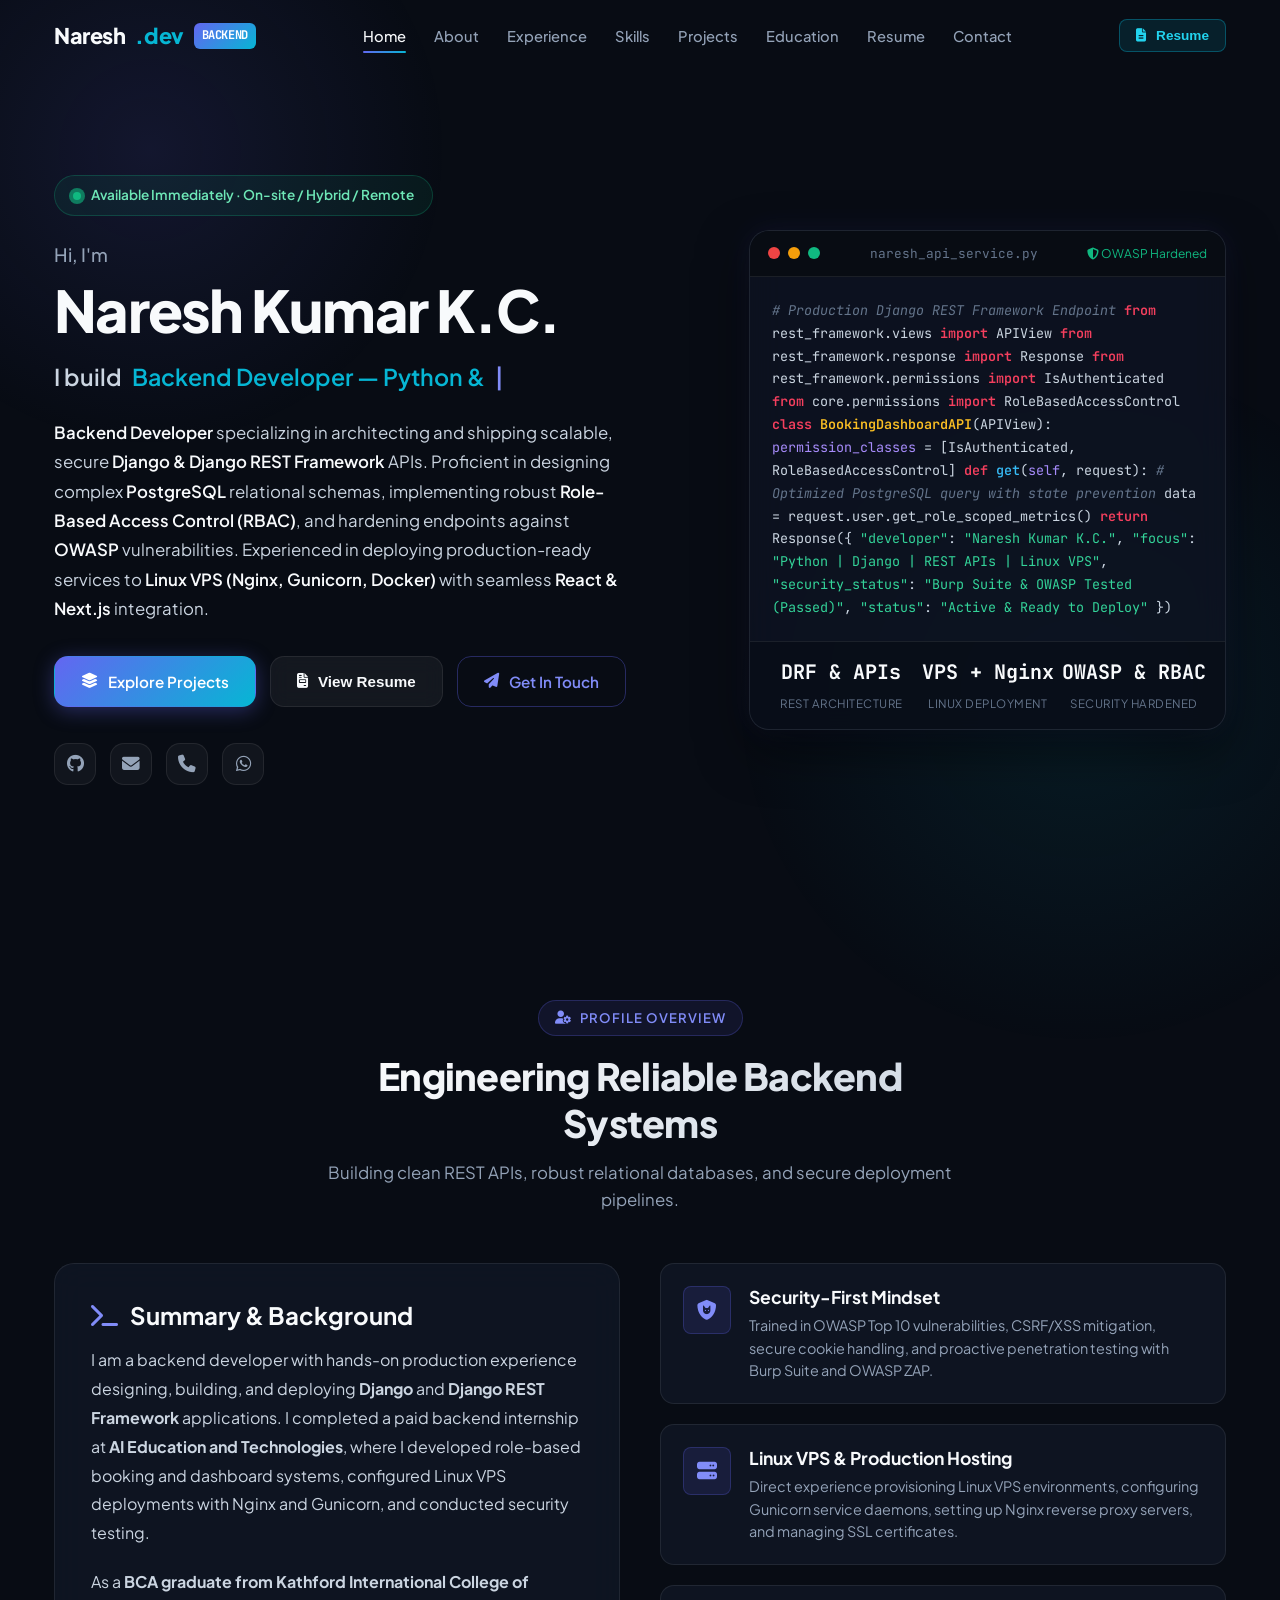
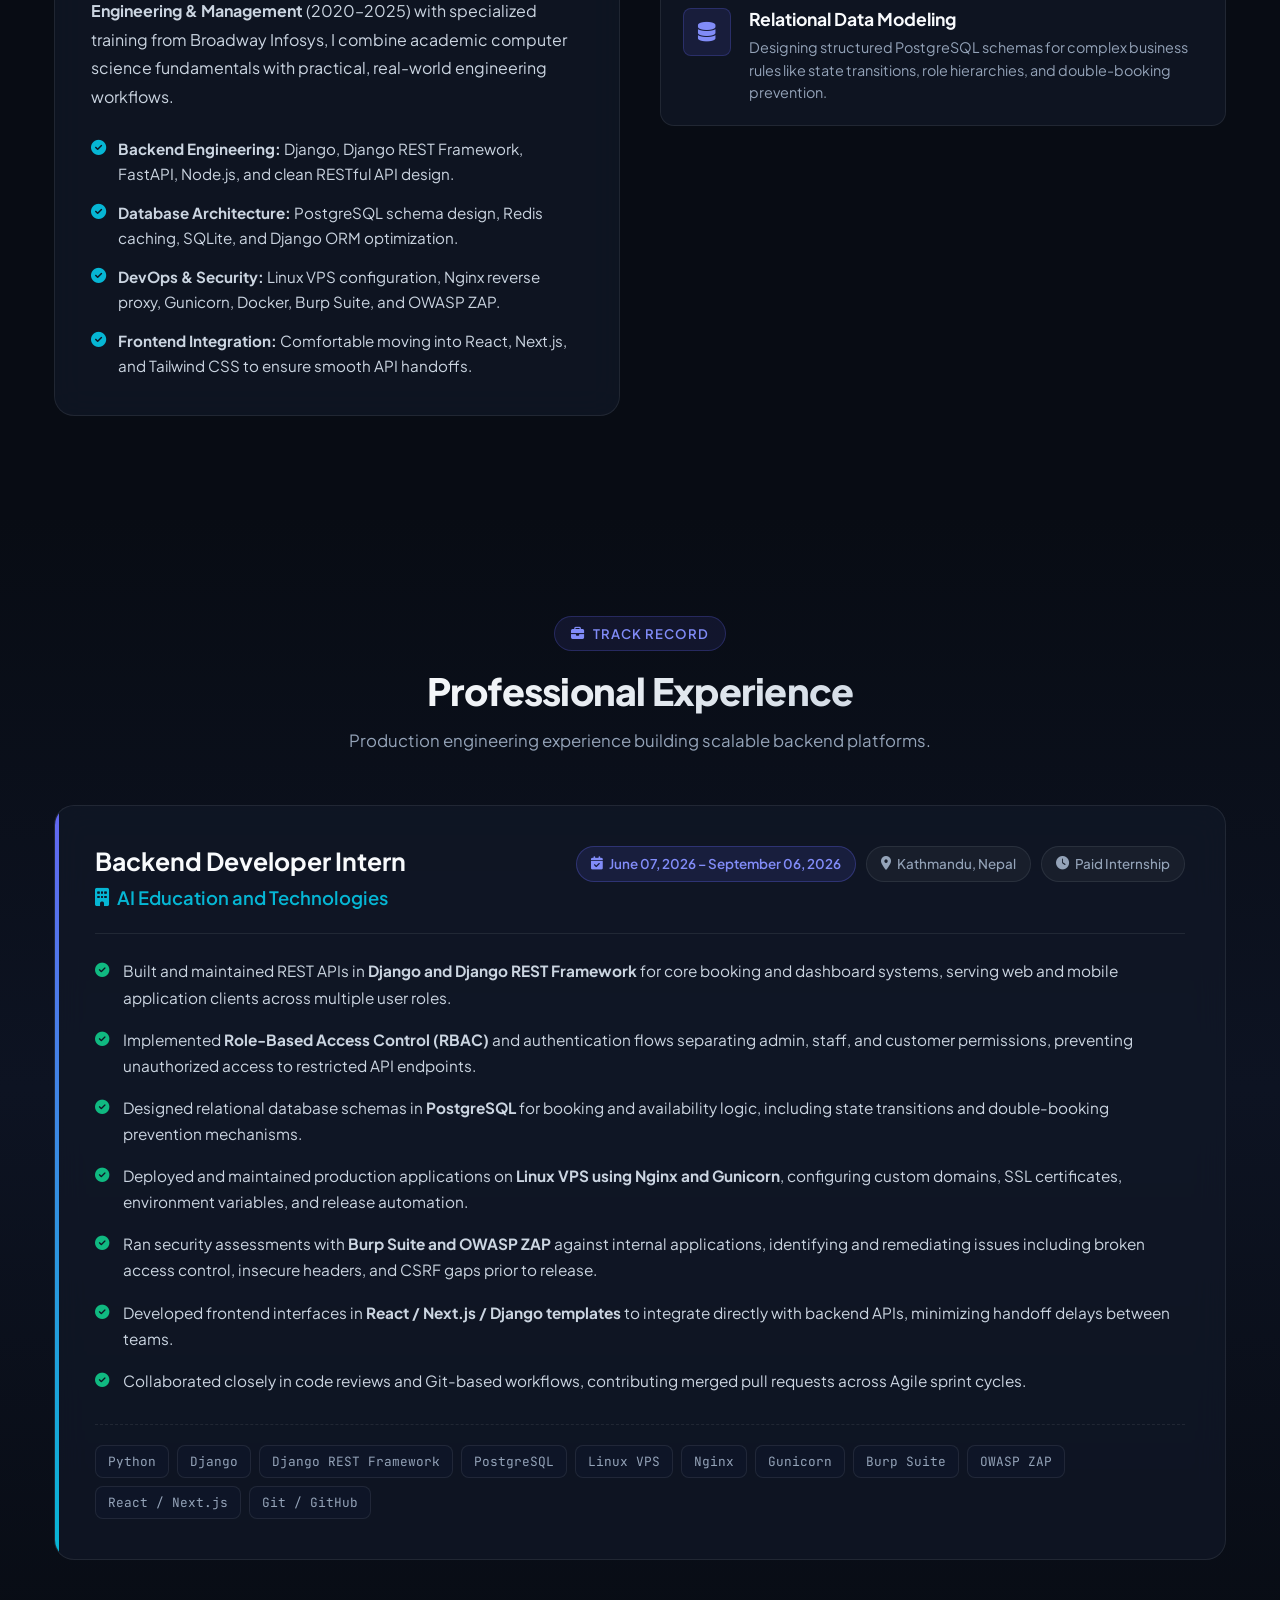
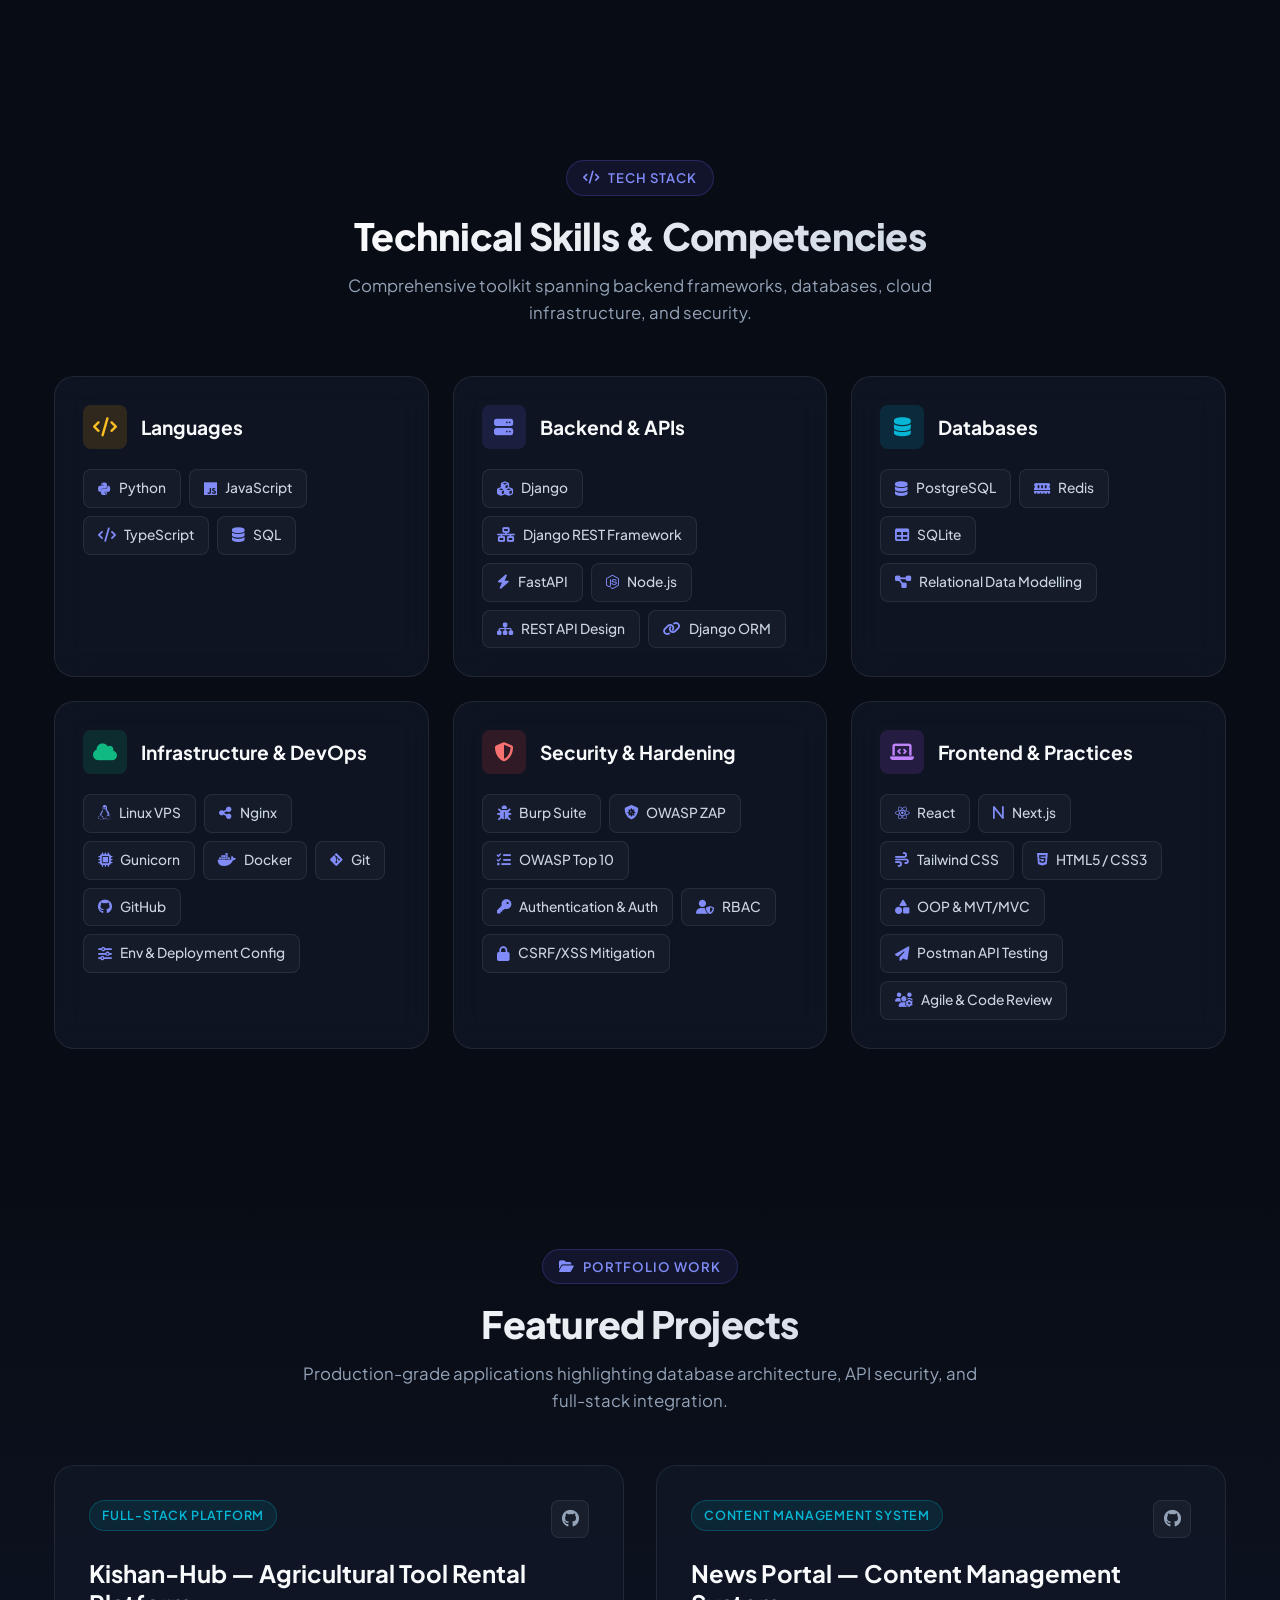
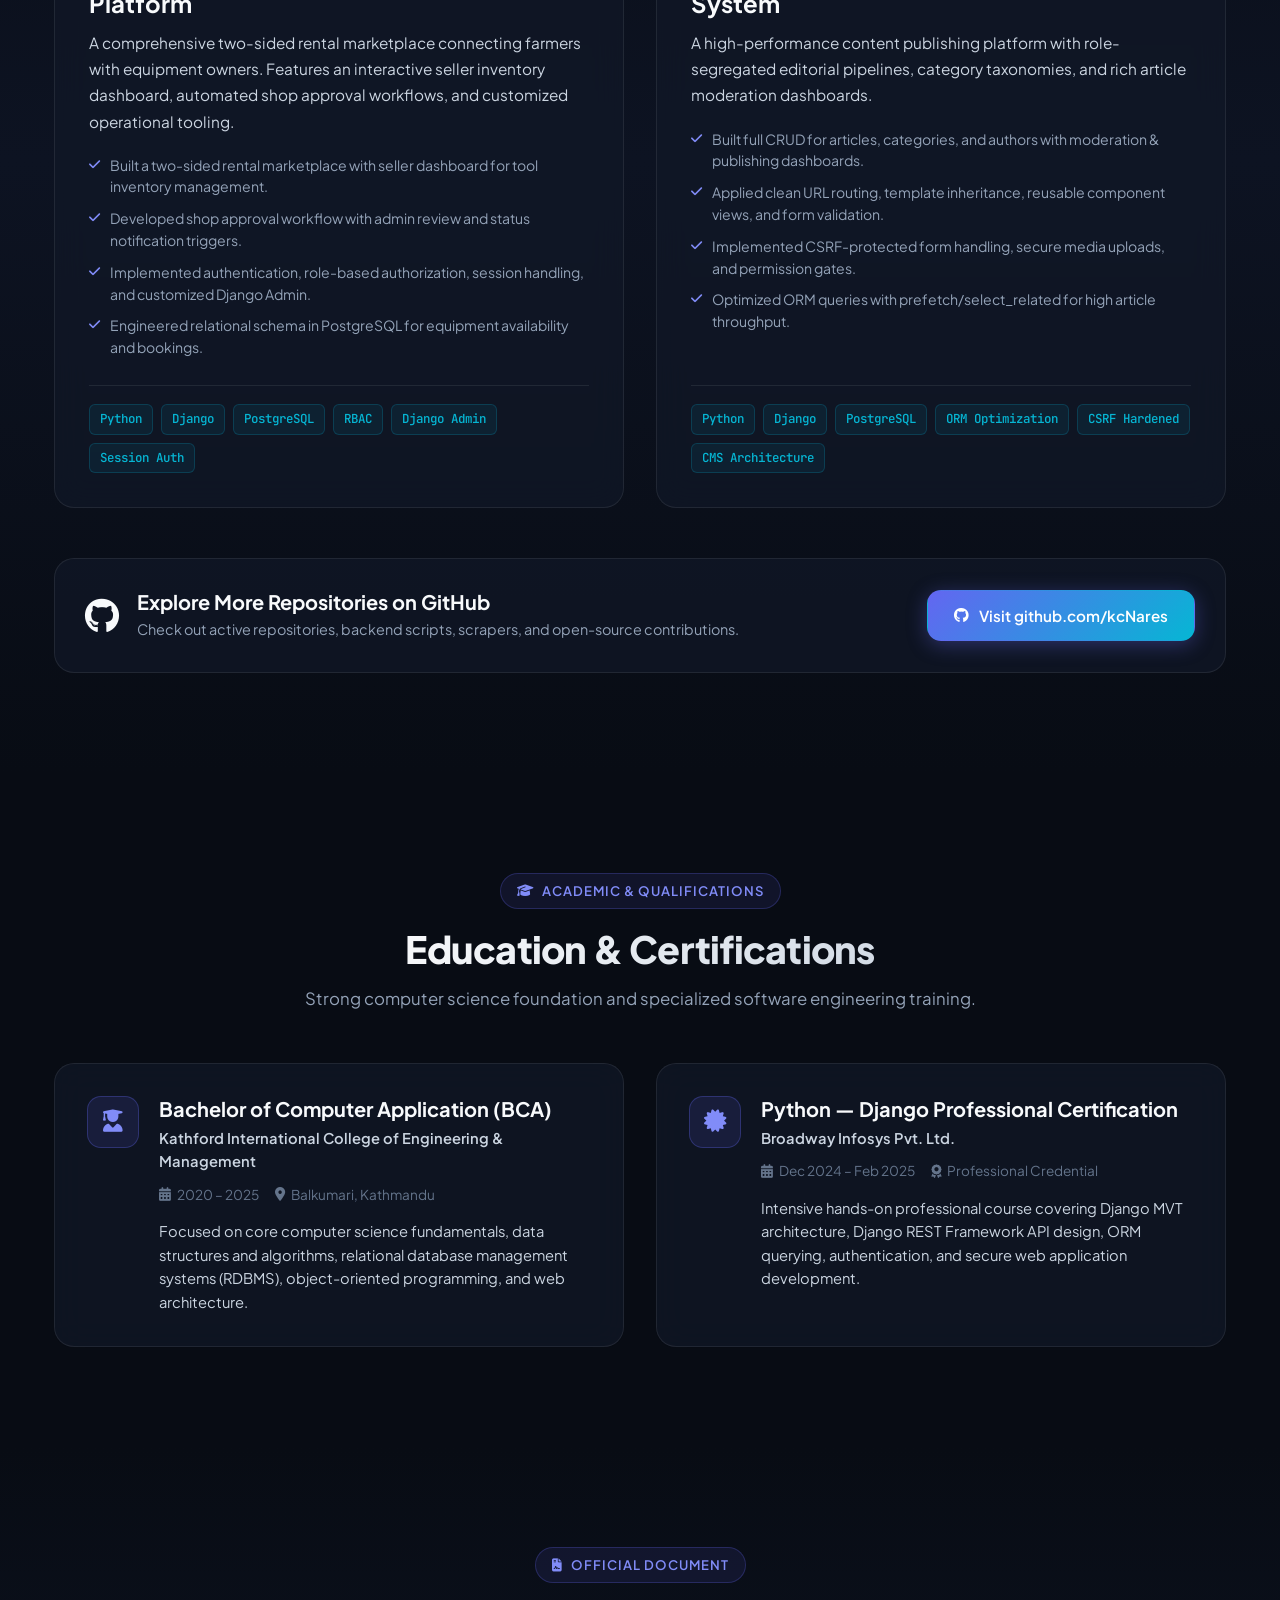
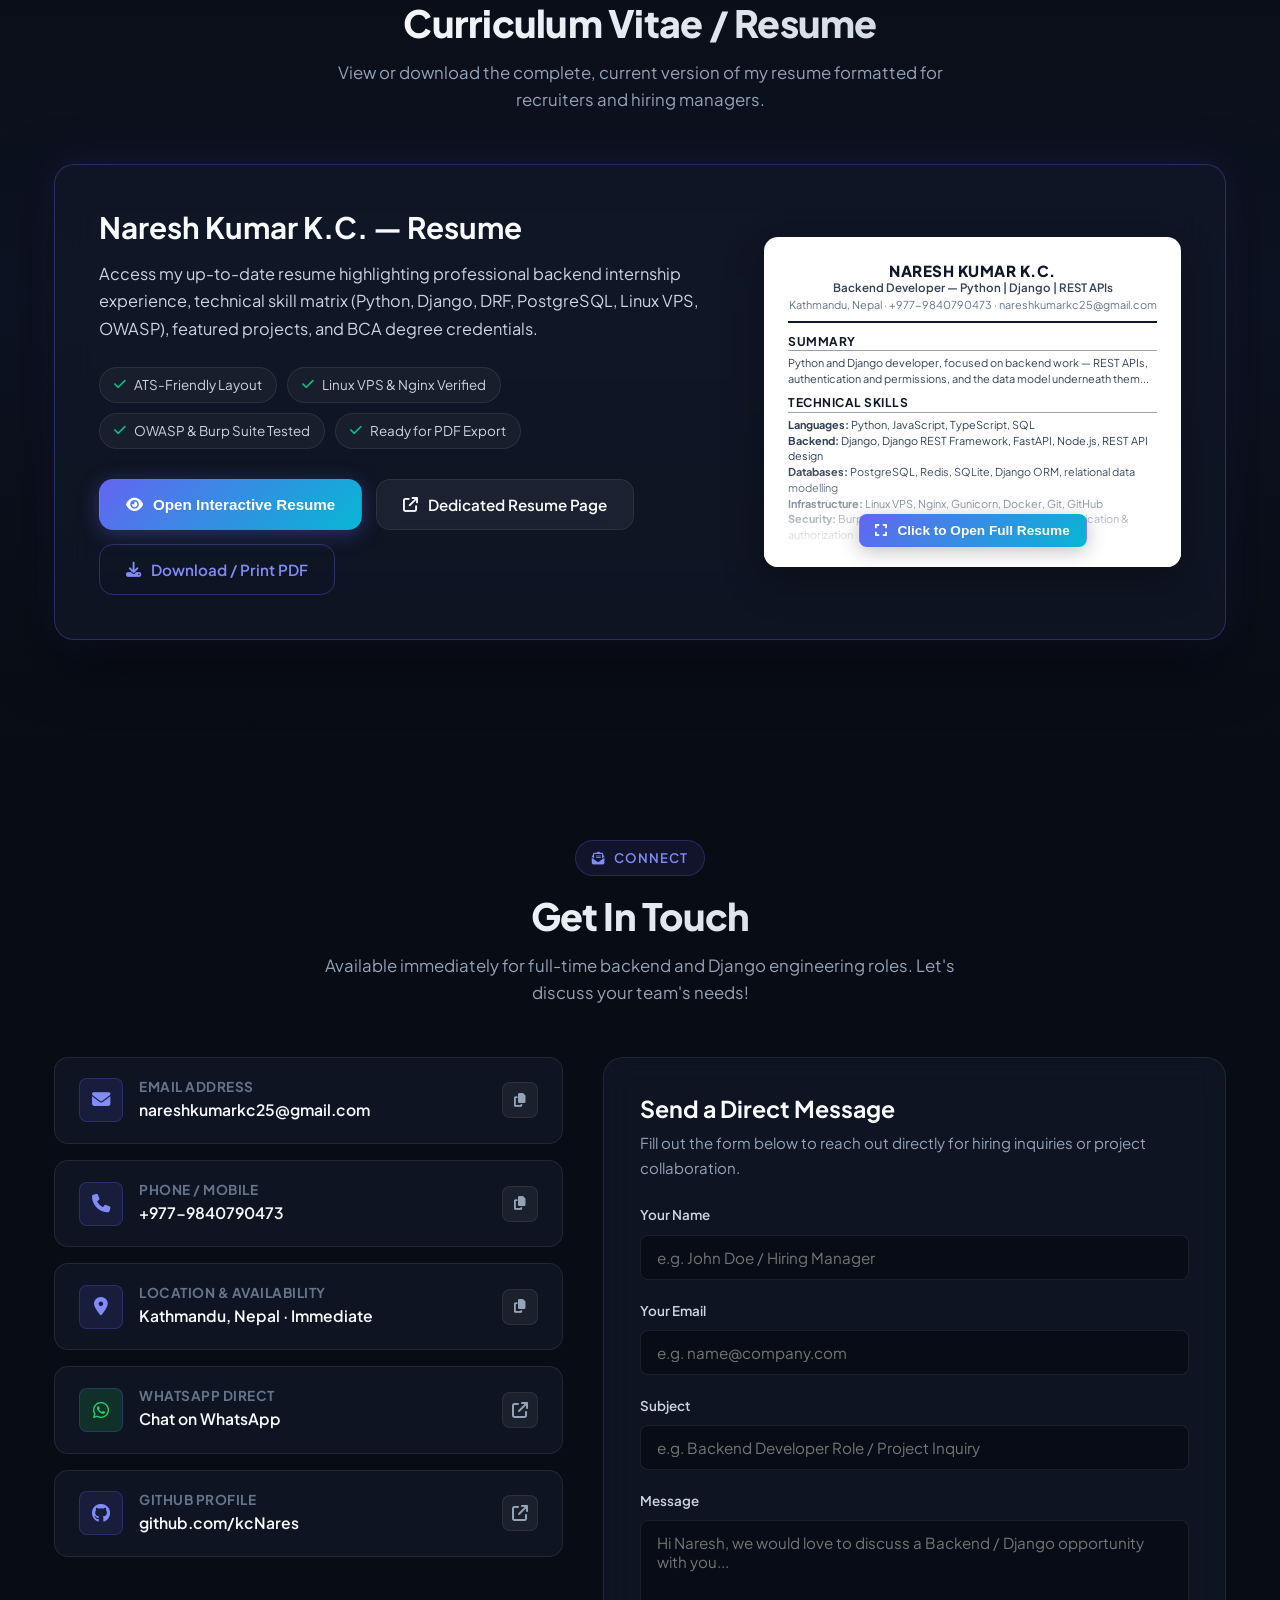
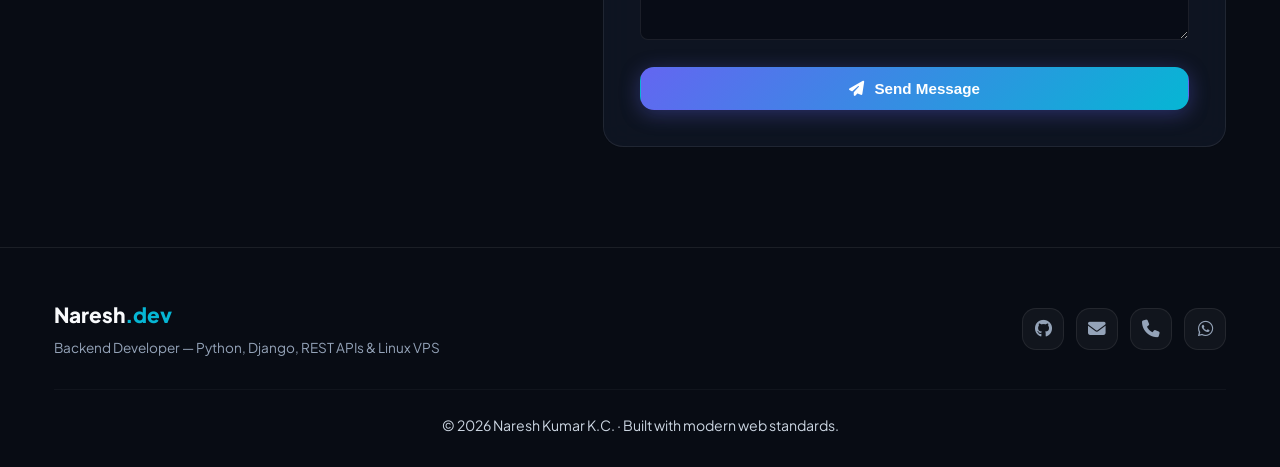
==== commit 0a9c128a: "Update the Portfolio" ====
--- a/index.html
+++ b/index.html
@@ -3,591 +3,981 @@
 <head>
     <meta charset="UTF-8">
     <meta name="viewport" content="width=device-width, initial-scale=1.0">
-    <title>Naresh Kumar KC | Python & Django Developer</title>
+    <title>Naresh Kumar K.C. | Backend Developer — Python, Django, REST APIs</title>
+    <meta name="description" content="Naresh Kumar K.C. is a Backend Developer specializing in Python, Django, Django REST Framework, PostgreSQL, Linux VPS deployments, and security testing (Burp Suite, OWASP ZAP).">
+    <meta name="keywords" content="Naresh Kumar K.C., Backend Developer, Python Developer, Django Developer, Django REST Framework, PostgreSQL, FastAPI, Linux VPS, Nginx, OWASP, Nepal Developer">
+    <meta name="author" content="Naresh Kumar K.C.">
+    <meta property="og:title" content="Naresh Kumar K.C. | Backend Developer">
+    <meta property="og:description" content="Backend developer with production experience building and deploying Django & DRF applications, Linux VPS hosting, and OWASP security hardening.">
+    <meta property="og:type" content="website">
+    
+    <!-- Stylesheets -->
     <link rel="stylesheet" href="css/style.css">
-    <link href="https://fonts.googleapis.com/css2?family=Poppins:wght@300;400;500;600;700;800&display=swap" rel="stylesheet">
     <link rel="stylesheet" href="https://cdnjs.cloudflare.com/ajax/libs/font-awesome/6.4.0/css/all.min.css">
-    <link rel="icon" type="image/png" href="images/logon.jpg">
+    
+    <!-- Favicon -->
+    <link rel="icon" type="image/jpeg" href="images/logon.jpg">
     <link rel="apple-touch-icon" href="images/logon.jpg">
 </head>
 <body>
+
+    <!-- Toast Notification Element -->
+    <div id="toast" class="toast-msg">
+        <i class="fas fa-check-circle" style="color: var(--accent-emerald);"></i>
+        <span id="toast-text">Copied to clipboard!</span>
+    </div>
+
     <!-- Navigation -->
-    <nav class="navbar" id="navbar">
-        <div class="nav-container">
-            <a href="#" class="logo">Naresh<span>.dev</span></a>
-            <ul class="nav-menu" id="nav-menu">
-                <li><a href="#home" class="nav-link">Home</a></li>
-                <li><a href="#about" class="nav-link">About</a></li>
-                <li><a href="#skills" class="nav-link">Skills</a></li>
-                <li><a href="#projects" class="nav-link">Projects</a></li>
-                <li><a href="#resume" class="nav-link">Resume</a></li>
-                <li><a href="#contact" class="nav-link">Contact</a></li>
-            </ul>
-            <div class="hamburger" id="hamburger">
-                <span class="bar"></span>
-                <span class="bar"></span>
-                <span class="bar"></span>
-            </div>
-        </div>
-    </nav>
-
-    <!-- Hero Section -->
-    <section id="home" class="hero">
-        <div class="hero-content">
-            <div class="hero-text">
-                <p class="greeting">Hello, I'm</p>
-                <h1 class="name">Naresh Kumar K.C.</h1>
-                <h2 class="title">
-                    <span class="typing-text" id="typing-text"></span>
-                    <span class="cursor">|</span>
-                </h2>
-                <p class="description">
-                    Passionate Python & Django developer focused 
-                    on building scalable backend systems and REST APIs. 
-                    Skilled in writing clean, production-quality code and 
-                    eager to grow professionally.
-                </p>
-                <div class="hero-buttons">
-                    <a href="#projects" class="btn btn-primary">
-                        <i class="fas fa-code"></i> View Projects
+    <header>
+        <nav class="navbar" id="navbar">
+            <div class="nav-container">
+                <a href="#home" class="nav-brand">
+                    Naresh<span class="dot">.dev</span>
+                    <span class="brand-badge">BACKEND</span>
+                </a>
+                
+                <ul class="nav-menu" id="nav-menu">
+                    <li><a href="#home" class="nav-link">Home</a></li>
+                    <li><a href="#about" class="nav-link">About</a></li>
+                    <li><a href="#experience" class="nav-link">Experience</a></li>
+                    <li><a href="#skills" class="nav-link">Skills</a></li>
+                    <li><a href="#projects" class="nav-link">Projects</a></li>
+                    <li><a href="#education" class="nav-link">Education</a></li>
+                    <li><a href="#resume" class="nav-link">Resume</a></li>
+                    <li><a href="#contact" class="nav-link">Contact</a></li>
+                </ul>
+
+                <div class="nav-cta">
+                    <button class="btn btn-resume btn-sm open-resume-trigger" id="nav-resume-btn">
+                        <i class="fas fa-file-lines"></i> Resume
+                    </button>
+                    <button class="hamburger" id="hamburger" aria-label="Toggle Menu">
+                        <i class="fas fa-bars"></i>
+                    </button>
+                </div>
+            </div>
+        </nav>
+    </header>
+
+    <main>
+        <!-- Hero Section -->
+        <section id="home" class="hero">
+            <div class="container">
+                <div class="hero-grid">
+                    
+                    <!-- Left Column: Intro -->
+                    <div class="hero-left">
+                        <div class="status-badge">
+                            <span class="ping-dot"></span>
+                            <span>Available Immediately &middot; On-site / Hybrid / Remote</span>
+                        </div>
+
+                        <p class="hero-greeting">Hi, I'm</p>
+                        <h1 class="hero-name">Naresh Kumar K.C.</h1>
+                        
+                        <div class="hero-title-box">
+                            <span>I build</span>
+                            <span class="typing-text" id="typing-text">Backend Systems & APIs</span>
+                            <span class="cursor-blink">|</span>
+                        </div>
+
+                        <p class="hero-bio">
+                            <strong>Backend Developer</strong> specializing in architecting and shipping scalable, secure 
+                            <strong>Django &amp; Django REST Framework</strong> APIs. Proficient in designing complex 
+                            <strong>PostgreSQL</strong> relational schemas, implementing robust <strong>Role-Based Access Control (RBAC)</strong>, 
+                            and hardening endpoints against <strong>OWASP</strong> vulnerabilities. Experienced in deploying production-ready 
+                            services to <strong>Linux VPS (Nginx, Gunicorn, Docker)</strong> with seamless <strong>React &amp; Next.js</strong> integration.
+                        </p>
+
+                        <div class="hero-actions">
+                            <a href="#projects" class="btn btn-primary">
+                                <i class="fas fa-layer-group"></i> Explore Projects
+                            </a>
+                            <button class="btn btn-secondary open-resume-trigger">
+                                <i class="fas fa-file-invoice"></i> View Resume
+                            </button>
+                            <a href="#contact" class="btn btn-outline">
+                                <i class="fas fa-paper-plane"></i> Get In Touch
+                            </a>
+                        </div>
+
+                        <div class="hero-social">
+                            <a href="https://github.com/kcNares" target="_blank" class="social-icon-btn" title="GitHub Profile">
+                                <i class="fab fa-github"></i>
+                            </a>
+                            <a href="mailto:nareshkumarkc25@gmail.com" class="social-icon-btn" title="Email Naresh">
+                                <i class="fas fa-envelope"></i>
+                            </a>
+                            <a href="tel:+9779840790473" class="social-icon-btn" title="Call Naresh">
+                                <i class="fas fa-phone"></i>
+                            </a>
+                            <a href="https://wa.me/9779840790473" target="_blank" class="social-icon-btn" title="Chat on WhatsApp">
+                                <i class="fab fa-whatsapp"></i>
+                            </a>
+                        </div>
+                    </div>
+
+                    <!-- Right Column: Interactive Backend Terminal Showcase -->
+                    <div class="hero-right">
+                        <div class="terminal-card">
+                            <div class="terminal-header">
+                                <div class="terminal-dots">
+                                    <span class="dot-red"></span>
+                                    <span class="dot-yellow"></span>
+                                    <span class="dot-green"></span>
+                                </div>
+                                <span class="terminal-title">naresh_api_service.py</span>
+                                <span style="font-size:0.75rem; color:var(--accent-emerald);"><i class="fas fa-shield-halved"></i> OWASP Hardened</span>
+                            </div>
+                            <div class="terminal-body">
+<span class="code-comment"># Production Django REST Framework Endpoint</span>
+<span class="code-keyword">from</span> rest_framework.views <span class="code-keyword">import</span> APIView
+<span class="code-keyword">from</span> rest_framework.response <span class="code-keyword">import</span> Response
+<span class="code-keyword">from</span> rest_framework.permissions <span class="code-keyword">import</span> IsAuthenticated
+<span class="code-keyword">from</span> core.permissions <span class="code-keyword">import</span> RoleBasedAccessControl
+
+<span class="code-keyword">class</span> <span class="code-class">BookingDashboardAPI</span>(APIView):
+    <span class="code-prop">permission_classes</span> = [IsAuthenticated, RoleBasedAccessControl]
+
+    <span class="code-keyword">def</span> <span class="code-fn">get</span>(<span class="code-prop">self</span>, request):
+        <span class="code-comment"># Optimized PostgreSQL query with state prevention</span>
+        data = request.user.get_role_scoped_metrics()
+        <span class="code-keyword">return</span> Response({
+            <span class="code-str">"developer"</span>: <span class="code-str">"Naresh Kumar K.C."</span>,
+            <span class="code-str">"focus"</span>: <span class="code-str">"Python | Django | REST APIs | Linux VPS"</span>,
+            <span class="code-str">"security_status"</span>: <span class="code-str">"Burp Suite & OWASP Tested (Passed)"</span>,
+            <span class="code-str">"status"</span>: <span class="code-str">"Active & Ready to Deploy"</span>
+        })
+                            </div>
+                            <div class="terminal-footer-stats">
+                                <div class="stat-item">
+                                    <span class="stat-val">DRF & APIs</span>
+                                    <span class="stat-label">REST Architecture</span>
+                                </div>
+                                <div class="stat-item">
+                                    <span class="stat-val">VPS + Nginx</span>
+                                    <span class="stat-label">Linux Deployment</span>
+                                </div>
+                                <div class="stat-item">
+                                    <span class="stat-val">OWASP & RBAC</span>
+                                    <span class="stat-label">Security Hardened</span>
+                                </div>
+                            </div>
+                        </div>
+                    </div>
+
+                </div>
+            </div>
+        </section>
+
+        <!-- About Section -->
+        <section id="about" class="about-section">
+            <div class="container">
+                <div class="section-header">
+                    <span class="section-tag"><i class="fas fa-user-gear"></i> Profile Overview</span>
+                    <h2 class="section-title">Engineering Reliable Backend Systems</h2>
+                    <p class="section-subtitle">
+                        Building clean REST APIs, robust relational databases, and secure deployment pipelines.
+                    </p>
+                </div>
+
+                <div class="about-grid">
+                    <div class="about-text-card">
+                        <h3><i class="fas fa-terminal" style="color: var(--primary-light);"></i> Summary & Background</h3>
+                        <p>
+                            I am a backend developer with hands-on production experience designing, building, and deploying 
+                            <strong>Django</strong> and <strong>Django REST Framework</strong> applications. I completed a paid backend 
+                            internship at <strong>AI Education and Technologies</strong>, where I developed role-based booking 
+                            and dashboard systems, configured Linux VPS deployments with Nginx and Gunicorn, and conducted security testing.
+                        </p>
+                        <p>
+                            As a <strong>BCA graduate from Kathford International College of Engineering & Management</strong> (2020–2025) 
+                            with specialized training from Broadway Infosys, I combine academic computer science fundamentals with practical, 
+                            real-world engineering workflows.
+                        </p>
+
+                        <ul class="key-highlights-list">
+                            <li>
+                                <i class="fas fa-check-circle"></i>
+                                <span><strong>Backend Engineering:</strong> Django, Django REST Framework, FastAPI, Node.js, and clean RESTful API design.</span>
+                            </li>
+                            <li>
+                                <i class="fas fa-check-circle"></i>
+                                <span><strong>Database Architecture:</strong> PostgreSQL schema design, Redis caching, SQLite, and Django ORM optimization.</span>
+                            </li>
+                            <li>
+                                <i class="fas fa-check-circle"></i>
+                                <span><strong>DevOps & Security:</strong> Linux VPS configuration, Nginx reverse proxy, Gunicorn, Docker, Burp Suite, and OWASP ZAP.</span>
+                            </li>
+                            <li>
+                                <i class="fas fa-check-circle"></i>
+                                <span><strong>Frontend Integration:</strong> Comfortable moving into React, Next.js, and Tailwind CSS to ensure smooth API handoffs.</span>
+                            </li>
+                        </ul>
+                    </div>
+
+                    <div class="about-cards-column">
+                        <div class="feature-mini-card">
+                            <div class="feature-icon-box">
+                                <i class="fas fa-shield-cat"></i>
+                            </div>
+                            <div>
+                                <h4>Security-First Mindset</h4>
+                                <p>Trained in OWASP Top 10 vulnerabilities, CSRF/XSS mitigation, secure cookie handling, and proactive penetration testing with Burp Suite and OWASP ZAP.</p>
+                            </div>
+                        </div>
+
+                        <div class="feature-mini-card">
+                            <div class="feature-icon-box">
+                                <i class="fas fa-server"></i>
+                            </div>
+                            <div>
+                                <h4>Linux VPS & Production Hosting</h4>
+                                <p>Direct experience provisioning Linux VPS environments, configuring Gunicorn service daemons, setting up Nginx reverse proxy servers, and managing SSL certificates.</p>
+                            </div>
+                        </div>
+
+                        <div class="feature-mini-card">
+                            <div class="feature-icon-box">
+                                <i class="fas fa-database"></i>
+                            </div>
+                            <div>
+                                <h4>Relational Data Modeling</h4>
+                                <p>Designing structured PostgreSQL schemas for complex business rules like state transitions, role hierarchies, and double-booking prevention.</p>
+                            </div>
+                        </div>
+                    </div>
+                </div>
+            </div>
+        </section>
+
+        <!-- Experience Section -->
+        <section id="experience" class="experience-section">
+            <div class="container">
+                <div class="section-header">
+                    <span class="section-tag"><i class="fas fa-briefcase"></i> Track Record</span>
+                    <h2 class="section-title">Professional Experience</h2>
+                    <p class="section-subtitle">
+                        Production engineering experience building scalable backend platforms.
+                    </p>
+                </div>
+
+                <div class="experience-card-main">
+                    <div class="exp-header">
+                        <div>
+                            <h3 class="exp-role-title">Backend Developer Intern</h3>
+                            <div class="exp-company">
+                                <i class="fas fa-building"></i> AI Education and Technologies
+                            </div>
+                        </div>
+                        <div class="exp-meta-badges">
+                            <span class="meta-pill primary"><i class="fas fa-calendar-check"></i> June 07, 2026 – September 06, 2026</span>
+                            <span class="meta-pill"><i class="fas fa-location-dot"></i> Kathmandu, Nepal</span>
+                            <span class="meta-pill"><i class="fas fa-clock"></i> Paid Internship</span>
+                        </div>
+                    </div>
+
+                    <ul class="exp-bullet-list">
+                        <li>
+                            <i class="fas fa-circle-check"></i>
+                            <span>Built and maintained REST APIs in <strong>Django and Django REST Framework</strong> for core booking and dashboard systems, serving web and mobile application clients across multiple user roles.</span>
+                        </li>
+                        <li>
+                            <i class="fas fa-circle-check"></i>
+                            <span>Implemented <strong>Role-Based Access Control (RBAC)</strong> and authentication flows separating admin, staff, and customer permissions, preventing unauthorized access to restricted API endpoints.</span>
+                        </li>
+                        <li>
+                            <i class="fas fa-circle-check"></i>
+                            <span>Designed relational database schemas in <strong>PostgreSQL</strong> for booking and availability logic, including state transitions and double-booking prevention mechanisms.</span>
+                        </li>
+                        <li>
+                            <i class="fas fa-circle-check"></i>
+                            <span>Deployed and maintained production applications on <strong>Linux VPS using Nginx and Gunicorn</strong>, configuring custom domains, SSL certificates, environment variables, and release automation.</span>
+                        </li>
+                        <li>
+                            <i class="fas fa-circle-check"></i>
+                            <span>Ran security assessments with <strong>Burp Suite and OWASP ZAP</strong> against internal applications, identifying and remediating issues including broken access control, insecure headers, and CSRF gaps prior to release.</span>
+                        </li>
+                        <li>
+                            <i class="fas fa-circle-check"></i>
+                            <span>Developed frontend interfaces in <strong>React / Next.js / Django templates</strong> to integrate directly with backend APIs, minimizing handoff delays between teams.</span>
+                        </li>
+                        <li>
+                            <i class="fas fa-circle-check"></i>
+                            <span>Collaborated closely in code reviews and Git-based workflows, contributing merged pull requests across Agile sprint cycles.</span>
+                        </li>
+                    </ul>
+
+                    <div class="exp-tech-tags">
+                        <span class="tech-tag-chip">Python</span>
+                        <span class="tech-tag-chip">Django</span>
+                        <span class="tech-tag-chip">Django REST Framework</span>
+                        <span class="tech-tag-chip">PostgreSQL</span>
+                        <span class="tech-tag-chip">Linux VPS</span>
+                        <span class="tech-tag-chip">Nginx</span>
+                        <span class="tech-tag-chip">Gunicorn</span>
+                        <span class="tech-tag-chip">Burp Suite</span>
+                        <span class="tech-tag-chip">OWASP ZAP</span>
+                        <span class="tech-tag-chip">React / Next.js</span>
+                        <span class="tech-tag-chip">Git / GitHub</span>
+                    </div>
+                </div>
+            </div>
+        </section>
+
+        <!-- Technical Skills Section -->
+        <section id="skills" class="skills-section">
+            <div class="container">
+                <div class="section-header">
+                    <span class="section-tag"><i class="fas fa-code"></i> Tech Stack</span>
+                    <h2 class="section-title">Technical Skills & Competencies</h2>
+                    <p class="section-subtitle">
+                        Comprehensive toolkit spanning backend frameworks, databases, cloud infrastructure, and security.
+                    </p>
+                </div>
+
+                <div class="skills-grid">
+                    
+                    <!-- Category 1: Languages -->
+                    <div class="skill-category-card">
+                        <div class="category-card-header">
+                            <div class="category-icon-wrap icon-lang">
+                                <i class="fas fa-code"></i>
+                            </div>
+                            <h3>Languages</h3>
+                        </div>
+                        <div class="skill-pills-wrap">
+                            <span class="skill-pill"><i class="fab fa-python"></i> Python</span>
+                            <span class="skill-pill"><i class="fab fa-js"></i> JavaScript</span>
+                            <span class="skill-pill"><i class="fas fa-code"></i> TypeScript</span>
+                            <span class="skill-pill"><i class="fas fa-database"></i> SQL</span>
+                        </div>
+                    </div>
+
+                    <!-- Category 2: Backend -->
+                    <div class="skill-category-card">
+                        <div class="category-card-header">
+                            <div class="category-icon-wrap icon-backend">
+                                <i class="fas fa-server"></i>
+                            </div>
+                            <h3>Backend & APIs</h3>
+                        </div>
+                        <div class="skill-pills-wrap">
+                            <span class="skill-pill"><i class="fas fa-cubes"></i> Django</span>
+                            <span class="skill-pill"><i class="fas fa-network-wired"></i> Django REST Framework</span>
+                            <span class="skill-pill"><i class="fas fa-bolt"></i> FastAPI</span>
+                            <span class="skill-pill"><i class="fab fa-node-js"></i> Node.js</span>
+                            <span class="skill-pill"><i class="fas fa-sitemap"></i> REST API Design</span>
+                            <span class="skill-pill"><i class="fas fa-link"></i> Django ORM</span>
+                        </div>
+                    </div>
+
+                    <!-- Category 3: Databases -->
+                    <div class="skill-category-card">
+                        <div class="category-card-header">
+                            <div class="category-icon-wrap icon-db">
+                                <i class="fas fa-database"></i>
+                            </div>
+                            <h3>Databases</h3>
+                        </div>
+                        <div class="skill-pills-wrap">
+                            <span class="skill-pill"><i class="fas fa-database"></i> PostgreSQL</span>
+                            <span class="skill-pill"><i class="fas fa-memory"></i> Redis</span>
+                            <span class="skill-pill"><i class="fas fa-table"></i> SQLite</span>
+                            <span class="skill-pill"><i class="fas fa-diagram-project"></i> Relational Data Modelling</span>
+                        </div>
+                    </div>
+
+                    <!-- Category 4: Infrastructure & DevOps -->
+                    <div class="skill-category-card">
+                        <div class="category-card-header">
+                            <div class="category-icon-wrap icon-infra">
+                                <i class="fas fa-cloud"></i>
+                            </div>
+                            <h3>Infrastructure & DevOps</h3>
+                        </div>
+                        <div class="skill-pills-wrap">
+                            <span class="skill-pill"><i class="fab fa-linux"></i> Linux VPS</span>
+                            <span class="skill-pill"><i class="fas fa-share-nodes"></i> Nginx</span>
+                            <span class="skill-pill"><i class="fas fa-microchip"></i> Gunicorn</span>
+                            <span class="skill-pill"><i class="fab fa-docker"></i> Docker</span>
+                            <span class="skill-pill"><i class="fab fa-git-alt"></i> Git</span>
+                            <span class="skill-pill"><i class="fab fa-github"></i> GitHub</span>
+                            <span class="skill-pill"><i class="fas fa-sliders"></i> Env & Deployment Config</span>
+                        </div>
+                    </div>
+
+                    <!-- Category 5: Security -->
+                    <div class="skill-category-card">
+                        <div class="category-card-header">
+                            <div class="category-icon-wrap icon-sec">
+                                <i class="fas fa-shield-halved"></i>
+                            </div>
+                            <h3>Security & Hardening</h3>
+                        </div>
+                        <div class="skill-pills-wrap">
+                            <span class="skill-pill"><i class="fas fa-bug"></i> Burp Suite</span>
+                            <span class="skill-pill"><i class="fas fa-shield-virus"></i> OWASP ZAP</span>
+                            <span class="skill-pill"><i class="fas fa-list-check"></i> OWASP Top 10</span>
+                            <span class="skill-pill"><i class="fas fa-key"></i> Authentication & Auth</span>
+                            <span class="skill-pill"><i class="fas fa-user-shield"></i> RBAC</span>
+                            <span class="skill-pill"><i class="fas fa-lock"></i> CSRF/XSS Mitigation</span>
+                        </div>
+                    </div>
+
+                    <!-- Category 6: Practices & Frontend -->
+                    <div class="skill-category-card">
+                        <div class="category-card-header">
+                            <div class="category-icon-wrap icon-prac">
+                                <i class="fas fa-laptop-code"></i>
+                            </div>
+                            <h3>Frontend & Practices</h3>
+                        </div>
+                        <div class="skill-pills-wrap">
+                            <span class="skill-pill"><i class="fab fa-react"></i> React</span>
+                            <span class="skill-pill"><i class="fas fa-n"></i> Next.js</span>
+                            <span class="skill-pill"><i class="fas fa-wind"></i> Tailwind CSS</span>
+                            <span class="skill-pill"><i class="fab fa-html5"></i> HTML5 / CSS3</span>
+                            <span class="skill-pill"><i class="fas fa-shapes"></i> OOP & MVT/MVC</span>
+                            <span class="skill-pill"><i class="fas fa-paper-plane"></i> Postman API Testing</span>
+                            <span class="skill-pill"><i class="fas fa-users-gear"></i> Agile & Code Review</span>
+                        </div>
+                    </div>
+
+                </div>
+            </div>
+        </section>
+
+        <!-- Projects Section -->
+        <section id="projects" class="projects-section">
+            <div class="container">
+                <div class="section-header">
+                    <span class="section-tag"><i class="fas fa-folder-open"></i> Portfolio Work</span>
+                    <h2 class="section-title">Featured Projects</h2>
+                    <p class="section-subtitle">
+                        Production-grade applications highlighting database architecture, API security, and full-stack integration.
+                    </p>
+                </div>
+
+                <div class="projects-grid">
+                    
+                    <!-- Project 1: Kishan-Hub -->
+                    <div class="project-card">
+                        <div>
+                            <div class="project-top">
+                                <span class="project-badge-type">Full-Stack Platform</span>
+                                <div class="project-links-top">
+                                    <a href="https://github.com/kcNares/Kishan-Hub" target="_blank" class="icon-link-btn" title="View Kishan-Hub on GitHub">
+                                        <i class="fab fa-github"></i>
+                                    </a>
+                                </div>
+                            </div>
+                            <h3 class="project-title">Kishan-Hub — Agricultural Tool Rental Platform</h3>
+                            <p class="project-desc">
+                                A comprehensive two-sided rental marketplace connecting farmers with equipment owners. Features an interactive seller inventory dashboard, automated shop approval workflows, and customized operational tooling.
+                            </p>
+                            <ul class="project-feature-bullets">
+                                <li><i class="fas fa-check"></i> Built a two-sided rental marketplace with seller dashboard for tool inventory management.</li>
+                                <li><i class="fas fa-check"></i> Developed shop approval workflow with admin review and status notification triggers.</li>
+                                <li><i class="fas fa-check"></i> Implemented authentication, role-based authorization, session handling, and customized Django Admin.</li>
+                                <li><i class="fas fa-check"></i> Engineered relational schema in PostgreSQL for equipment availability and bookings.</li>
+                            </ul>
+                        </div>
+                        <div class="project-tech-stack">
+                            <span class="tech-tag">Python</span>
+                            <span class="tech-tag">Django</span>
+                            <span class="tech-tag">PostgreSQL</span>
+                            <span class="tech-tag">RBAC</span>
+                            <span class="tech-tag">Django Admin</span>
+                            <span class="tech-tag">Session Auth</span>
+                        </div>
+                    </div>
+
+                    <!-- Project 2: News Portal -->
+                    <div class="project-card">
+                        <div>
+                            <div class="project-top">
+                                <span class="project-badge-type">Content Management System</span>
+                                <div class="project-links-top">
+                                    <a href="https://github.com/kcNares/News-Portal" target="_blank" class="icon-link-btn" title="View News Portal on GitHub">
+                                        <i class="fab fa-github"></i>
+                                    </a>
+                                </div>
+                            </div>
+                            <h3 class="project-title">News Portal — Content Management System</h3>
+                            <p class="project-desc">
+                                A high-performance content publishing platform with role-segregated editorial pipelines, category taxonomies, and rich article moderation dashboards.
+                            </p>
+                            <ul class="project-feature-bullets">
+                                <li><i class="fas fa-check"></i> Built full CRUD for articles, categories, and authors with moderation & publishing dashboards.</li>
+                                <li><i class="fas fa-check"></i> Applied clean URL routing, template inheritance, reusable component views, and form validation.</li>
+                                <li><i class="fas fa-check"></i> Implemented CSRF-protected form handling, secure media uploads, and permission gates.</li>
+                                <li><i class="fas fa-check"></i> Optimized ORM queries with prefetch/select_related for high article throughput.</li>
+                            </ul>
+                        </div>
+                        <div class="project-tech-stack">
+                            <span class="tech-tag">Python</span>
+                            <span class="tech-tag">Django</span>
+                            <span class="tech-tag">PostgreSQL</span>
+                            <span class="tech-tag">ORM Optimization</span>
+                            <span class="tech-tag">CSRF Hardened</span>
+                            <span class="tech-tag">CMS Architecture</span>
+                        </div>
+                    </div>
+
+                </div>
+
+                <!-- GitHub Banner -->
+                <div class="github-banner">
+                    <div class="github-banner-info">
+                        <i class="fab fa-github"></i>
+                        <div>
+                            <h4>Explore More Repositories on GitHub</h4>
+                            <p>Check out active repositories, backend scripts, scrapers, and open-source contributions.</p>
+                        </div>
+                    </div>
+                    <a href="https://github.com/kcNares" target="_blank" class="btn btn-primary">
+                        <i class="fab fa-github"></i> Visit github.com/kcNares
                     </a>
-                    <a href="#contact" class="btn btn-outline">
-                        <i class="fas fa-envelope"></i> Hire Me
-                    </a>
-                </div>
-                <div class="social-links">
-                    <a href="https://github.com/kcNares" target="_blank" title="GitHub">
-                        <i class="fab fa-github"></i>
-                    </a>
-                    <a href="mailto:kcnaresh72@gmail.com" title="Email">
-                        <i class="fas fa-envelope"></i>
-                    </a>
-                    <a href="tel:+977-9840790473" title="Phone">
-                        <i class="fas fa-phone"></i>
-                    </a>
-                </div>
-            </div>
-            <!-- <div class="hero-image">
-                <div class="image-wrapper">
-                    <img src="images/profile.jpg" alt="Naresh Kumar KC">
-                    <div class="image-border"></div>
-                </div>
-            </div> -->
-        </div>
-        <div class="scroll-indicator">
-            <a href="#about">
-                <i class="fas fa-chevron-down"></i>
-            </a>
-        </div>
-    </section>
-
-    <!-- About Section -->
-    <section id="about" class="about">
-        <div class="container">
-            <h2 class="section-title">About Me</h2>
-            <div class="about-content">
-                <div class="about-card">
-                    <div class="about-icon">
-                        <i class="fas fa-user-graduate"></i>
-                    </div>
-                    <h3>Background</h3>
-                    <p>BCA graduate from Kathford International College with strong academic foundation in computer science and software development.</p>
-                </div>
-                <div class="about-card">
-                    <div class="about-icon">
-                        <i class="fas fa-laptop-code"></i>
-                    </div>
-                    <h3>What I Do</h3>
-                    <p>I specialize in backend web development using Python and Django, building database-driven applications with clean, maintainable code.</p>
-                </div>
-                <div class="about-card">
-                    <div class="about-icon">
-                        <i class="fas fa-rocket"></i>
-                    </div>
-                    <h3>Goal</h3>
-                    <p>Seeking opportunities as a Python/Django Developer or Intern to apply my skills and grow as a professional developer.</p>
-                </div>
-            </div>
-            <div class="about-stats">
-                <div class="stat">
-                    <span class="stat-number" data-target="4">0</span>
-                    <span class="stat-label">Projects</span>
-                </div>
-                <div class="stat">
-                    <span class="stat-number" data-target="50">0</span>
-                    <span class="stat-label">Commits</span>
-                </div>
-                <div class="stat">
-                    <span class="stat-number" data-target="6">0</span>
-                    <span class="stat-label">Technologies</span>
-                </div>
-            </div>
-        </div>
-    </section>
-
-    <!-- Skills Section -->
-    <section id="skills" class="skills">
-        <div class="container">
-            <h2 class="section-title">Technical Skills</h2>
-            <div class="skills-grid">
-                <div class="skill-category">
-                    <h3><i class="fas fa-code"></i> Languages</h3>
-                    <div class="skill-items">
-                        <div class="skill-item">
-                            <div class="skill-info">
-                                <span>Python</span>
-                                <span>85%</span>
-                            </div>
-                            <div class="skill-bar">
-                                <div class="skill-progress" data-progress="85"></div>
-                            </div>
-                        </div>
-                        <div class="skill-item">
-                            <div class="skill-info">
-                                <span>JavaScript (Basic)</span>
-                                <span>50%</span>
-                            </div>
-                            <div class="skill-bar">
-                                <div class="skill-progress" data-progress="50"></div>
-                            </div>
-                        </div>
-                    </div>
-                </div>
-                <div class="skill-category">
-                    <h3><i class="fas fa-layer-group"></i> Frameworks</h3>
-                    <div class="skill-items">
-                        <div class="skill-item">
-                            <div class="skill-info">
-                                <span>Django</span>
-                                <span>80%</span>
-                            </div>
-                            <div class="skill-bar">
-                                <div class="skill-progress" data-progress="80"></div>
-                            </div>
-                        </div>
-                        <div class="skill-item">
-                            <div class="skill-info">
-                                <span>Django REST Framework</span>
-                                <span>70%</span>
-                            </div>
-                            <div class="skill-bar">
-                                <div class="skill-progress" data-progress="70"></div>
-                            </div>
-                        </div>
-                    </div>
-                </div>
-                <div class="skill-category">
-                    <h3><i class="fas fa-database"></i> Database</h3>
-                    <div class="skill-items">
-                        <div class="skill-item">
-                            <div class="skill-info">
-                                <span>SQLite</span>
-                                <span>75%</span>
-                            </div>
-                            <div class="skill-bar">
-                                <div class="skill-progress" data-progress="75"></div>
-                            </div>
-                        </div>
-                        <div class="skill-item">
-                            <div class="skill-info">
-                                <span>PostgreSQL</span>
-                                <span>60%</span>
-                            </div>
-                            <div class="skill-bar">
-                                <div class="skill-progress" data-progress="60"></div>
-                            </div>
-                        </div>
-                    </div>
-                </div>
-                <div class="skill-category">
-                    <h3><i class="fas fa-tools"></i> Tools & Others</h3>
-                    <div class="skill-items">
-                        <div class="skill-item">
-                            <div class="skill-info">
-                                <span>Git & GitHub</span>
-                                <span>75%</span>
-                            </div>
-                            <div class="skill-bar">
-                                <div class="skill-progress" data-progress="75"></div>
-                            </div>
-                        </div>
-                        <div class="skill-item">
-                            <div class="skill-info">
-                                <span>HTML & CSS</span>
-                                <span>70%</span>
-                            </div>
-                            <div class="skill-bar">
-                                <div class="skill-progress" data-progress="70"></div>
-                            </div>
-                        </div>
-                    </div>
-                </div>
-            </div>
-            <div class="concepts">
-                <h3>Core Concepts</h3>
-                <div class="concept-tags">
-                    <span class="tag">OOP</span>
-                    <span class="tag">MVC/MVT</span>
-                    <span class="tag">CRUD Operations</span>
-                    <span class="tag">REST APIs</span>
-                    <span class="tag">User Authentication</span>
-                    <span class="tag">Form Handling</span>
-                    <span class="tag">Django ORM</span>
-                    <span class="tag">URL Routing</span>
-                </div>
-            </div>
-        </div>
-    </section>
-
-    <!-- Projects Section -->
-    <section id="projects" class="projects">
-        <div class="container">
-            <h2 class="section-title">Featured Projects</h2>
-            <div class="projects-grid">
-                <div class="project-card">
-                    <div class="project-image">
-                        <div class="project-overlay">
-                            <div class="project-links">
-                                <a href="https://github.com/kcNares/Kishan-Hub" target="_blank" class="project-link">
+                </div>
+            </div>
+        </section>
+
+        <!-- Education & Certifications Section -->
+        <section id="education" class="education-section">
+            <div class="container">
+                <div class="section-header">
+                    <span class="section-tag"><i class="fas fa-graduation-cap"></i> Academic & Qualifications</span>
+                    <h2 class="section-title">Education & Certifications</h2>
+                    <p class="section-subtitle">
+                        Strong computer science foundation and specialized software engineering training.
+                    </p>
+                </div>
+
+                <div class="education-grid">
+                    <!-- Card 1: Degree -->
+                    <div class="edu-card">
+                        <div class="edu-icon-wrap">
+                            <i class="fas fa-user-graduate"></i>
+                        </div>
+                        <div class="edu-body">
+                            <h3>Bachelor of Computer Application (BCA)</h3>
+                            <p class="edu-institution">Kathford International College of Engineering & Management</p>
+                            <div class="edu-meta">
+                                <span><i class="fas fa-calendar-alt"></i> 2020 – 2025</span>
+                                <span><i class="fas fa-location-dot"></i> Balkumari, Kathmandu</span>
+                            </div>
+                            <p>Focused on core computer science fundamentals, data structures and algorithms, relational database management systems (RDBMS), object-oriented programming, and web architecture.</p>
+                        </div>
+                    </div>
+
+                    <!-- Card 2: Certification -->
+                    <div class="edu-card">
+                        <div class="edu-icon-wrap">
+                            <i class="fas fa-certificate"></i>
+                        </div>
+                        <div class="edu-body">
+                            <h3>Python — Django Professional Certification</h3>
+                            <p class="edu-institution">Broadway Infosys Pvt. Ltd.</p>
+                            <div class="edu-meta">
+                                <span><i class="fas fa-calendar-alt"></i> Dec 2024 – Feb 2025</span>
+                                <span><i class="fas fa-award"></i> Professional Credential</span>
+                            </div>
+                            <p>Intensive hands-on professional course covering Django MVT architecture, Django REST Framework API design, ORM querying, authentication, and secure web application development.</p>
+                        </div>
+                    </div>
+                </div>
+            </div>
+        </section>
+
+        <!-- Resume Section (Preview & Interactive Actions) -->
+        <section id="resume" class="resume-section">
+            <div class="container">
+                <div class="section-header">
+                    <span class="section-tag"><i class="fas fa-file-contract"></i> Official Document</span>
+                    <h2 class="section-title">Curriculum Vitae / Resume</h2>
+                    <p class="section-subtitle">
+                        View or download the complete, current version of my resume formatted for recruiters and hiring managers.
+                    </p>
+                </div>
+
+                <div class="resume-showcase-box">
+                    <div class="resume-showcase-grid">
+                        
+                        <!-- Left Details -->
+                        <div class="resume-info-left">
+                            <h3>Naresh Kumar K.C. &mdash; Resume</h3>
+                            <p>
+                                Access my up-to-date resume highlighting professional backend internship experience, technical skill matrix (Python, Django, DRF, PostgreSQL, Linux VPS, OWASP), featured projects, and BCA degree credentials.
+                            </p>
+
+                            <div class="resume-feature-pills">
+                                <span class="resume-feature-pill"><i class="fas fa-check"></i> ATS-Friendly Layout</span>
+                                <span class="resume-feature-pill"><i class="fas fa-check"></i> Linux VPS & Nginx Verified</span>
+                                <span class="resume-feature-pill"><i class="fas fa-check"></i> OWASP & Burp Suite Tested</span>
+                                <span class="resume-feature-pill"><i class="fas fa-check"></i> Ready for PDF Export</span>
+                            </div>
+
+                            <div class="resume-actions-group">
+                                <button class="btn btn-primary open-resume-trigger">
+                                    <i class="fas fa-eye"></i> Open Interactive Resume
+                                </button>
+                                <a href="resume/resume.html" target="_blank" class="btn btn-secondary">
+                                    <i class="fas fa-arrow-up-right-from-square"></i> Dedicated Resume Page
+                                </a>
+                                <a href="resume/resume.html?print=true" target="_blank" class="btn btn-outline">
+                                    <i class="fas fa-download"></i> Download / Print PDF
+                                </a>
+                            </div>
+                        </div>
+
+                        <!-- Right Paper Preview (Clickable to open modal) -->
+                        <div class="resume-paper-preview open-resume-trigger" title="Click to open full interactive resume">
+                            <div class="paper-header">
+                                <h4>NARESH KUMAR K.C.</h4>
+                                <p class="paper-subtitle">Backend Developer — Python | Django | REST APIs</p>
+                                <p style="font-size:0.68rem; color:#64748b;">Kathmandu, Nepal &middot; +977-9840790473 &middot; nareshkumarkc25@gmail.com</p>
+                            </div>
+                            
+                            <p class="paper-section-title">SUMMARY</p>
+                            <p style="font-size:0.68rem; color:#334155; margin-bottom:6px;">
+                                Python and Django developer, focused on backend work — REST APIs, authentication and permissions, and the data model underneath them...
+                            </p>
+
+                            <p class="paper-section-title">TECHNICAL SKILLS</p>
+                            <p style="font-size:0.68rem; color:#334155;"><strong>Languages:</strong> Python, JavaScript, TypeScript, SQL</p>
+                            <p style="font-size:0.68rem; color:#334155;"><strong>Backend:</strong> Django, Django REST Framework, FastAPI, Node.js, REST API design</p>
+                            <p style="font-size:0.68rem; color:#334155;"><strong>Databases:</strong> PostgreSQL, Redis, SQLite, Django ORM, relational data modelling</p>
+                            <p style="font-size:0.68rem; color:#334155;"><strong>Infrastructure:</strong> Linux VPS, Nginx, Gunicorn, Docker, Git, GitHub</p>
+                            <p style="font-size:0.68rem; color:#334155;"><strong>Security:</strong> Burp Suite, OWASP ZAP, OWASP Top 10, authentication &amp; authorization</p>
+
+                            <button class="btn btn-primary btn-sm paper-overlay-btn">
+                                <i class="fas fa-expand"></i> Click to Open Full Resume
+                            </button>
+                        </div>
+
+                    </div>
+                </div>
+            </div>
+        </section>
+
+        <!-- Contact Section -->
+        <section id="contact" class="contact-section">
+            <div class="container">
+                <div class="section-header">
+                    <span class="section-tag"><i class="fas fa-envelope-open-text"></i> Connect</span>
+                    <h2 class="section-title">Get In Touch</h2>
+                    <p class="section-subtitle">
+                        Available immediately for full-time backend and Django engineering roles. Let's discuss your team's needs!
+                    </p>
+                </div>
+
+                <div class="contact-grid">
+                    <!-- Left: Contact Details -->
+                    <div class="contact-info-cards">
+                        
+                        <!-- Email -->
+                        <div class="contact-card-item">
+                            <div class="contact-card-left">
+                                <div class="contact-card-icon">
+                                    <i class="fas fa-envelope"></i>
+                                </div>
+                                <div class="contact-card-text">
+                                    <h4>Email Address</h4>
+                                    <a href="mailto:nareshkumarkc25@gmail.com">nareshkumarkc25@gmail.com</a>
+                                </div>
+                            </div>
+                            <button class="copy-btn copy-trigger" data-copy="nareshkumarkc25@gmail.com" title="Copy email">
+                                <i class="fas fa-copy"></i>
+                            </button>
+                        </div>
+
+                        <!-- Phone -->
+                        <div class="contact-card-item">
+                            <div class="contact-card-left">
+                                <div class="contact-card-icon">
+                                    <i class="fas fa-phone"></i>
+                                </div>
+                                <div class="contact-card-text">
+                                    <h4>Phone / Mobile</h4>
+                                    <a href="tel:+9779840790473">+977-9840790473</a>
+                                </div>
+                            </div>
+                            <button class="copy-btn copy-trigger" data-copy="+9779840790473" title="Copy phone number">
+                                <i class="fas fa-copy"></i>
+                            </button>
+                        </div>
+
+                        <!-- Location -->
+                        <div class="contact-card-item">
+                            <div class="contact-card-left">
+                                <div class="contact-card-icon">
+                                    <i class="fas fa-location-dot"></i>
+                                </div>
+                                <div class="contact-card-text">
+                                    <h4>Location & Availability</h4>
+                                    <p>Kathmandu, Nepal &middot; Immediate</p>
+                                </div>
+                            </div>
+                            <button class="copy-btn copy-trigger" data-copy="Kathmandu, Nepal" title="Copy location">
+                                <i class="fas fa-copy"></i>
+                            </button>
+                        </div>
+
+                        <!-- WhatsApp -->
+                        <div class="contact-card-item">
+                            <div class="contact-card-left">
+                                <div class="contact-card-icon" style="background: rgba(37, 211, 102, 0.15); color: #25d366;">
+                                    <i class="fab fa-whatsapp"></i>
+                                </div>
+                                <div class="contact-card-text">
+                                    <h4>WhatsApp Direct</h4>
+                                    <a href="https://wa.me/9779840790473" target="_blank">Chat on WhatsApp</a>
+                                </div>
+                            </div>
+                            <a href="https://wa.me/9779840790473" target="_blank" class="copy-btn" title="Open WhatsApp">
+                                <i class="fas fa-arrow-up-right-from-square"></i>
+                            </a>
+                        </div>
+
+                        <!-- GitHub -->
+                        <div class="contact-card-item">
+                            <div class="contact-card-left">
+                                <div class="contact-card-icon">
                                     <i class="fab fa-github"></i>
-                                </a>
-                            </div>
-                        </div>
-                        <div class="project-icon">
-                            <i class="fas fa-tractor"></i>
-                        </div>
-                    </div>
-                    <div class="project-content">
-                        <h3>Kishan-Hub</h3>
-                        <p>Agricultural tool rental platform built with Django. Features seller dashboard, shop approval workflow, and comprehensive admin management system.</p>
-                        <div class="project-tech">
-                            <span>Python</span>
-                            <span>Django</span>
-                            <span>PostgreSQL</span>
-                        </div>
-                    </div>
-                </div>
-
-                <div class="project-card">
-                    <div class="project-image">
-                        <div class="project-overlay">
-                            <div class="project-links">
-                                <a href="https://github.com/kcNares/News-Portal" target="_blank" class="project-link">
-                                    <i class="fab fa-github"></i>
-                                </a>
-                            </div>
-                        </div>
-                        <div class="project-icon">
-                            <i class="fas fa-newspaper"></i>
-                        </div>
-                    </div>
-                    <div class="project-content">
-                        <h3>News Portal</h3>
-                        <p>Full-featured news portal with user authentication, CRUD operations, Django ORM integration, and admin dashboard for content management.</p>
-                        <div class="project-tech">
-                            <span>Python</span>
-                            <span>Django</span>
-                            <span>SQLite</span>
-                        </div>
-                    </div>
-                </div>
-
-                <div class="project-card">
-                    <div class="project-image">
-                        <div class="project-overlay">
-                            <div class="project-links">
-                                <a href="https://github.com/kcNares/scrapper-project" target="_blank" class="project-link">
-                                    <i class="fab fa-github"></i>
-                                </a>
-                            </div>
-                        </div>
-                        <div class="project-icon">
-                            <i class="fas fa-spider"></i>
-                        </div>
-                    </div>
-                    <div class="project-content">
-                        <h3>Web Scraper</h3>
-                        <p>Python-based web scraping project for automated data extraction from websites with clean data processing and storage capabilities.</p>
-                        <div class="project-tech">
-                            <span>Python</span>
-                            <span>BeautifulSoup</span>
-                            <span>Requests</span>
-                        </div>
-                    </div>
-                </div>
-
-                <div class="project-card">
-                    <div class="project-image">
-                        <div class="project-overlay">
-                            <div class="project-links">
-                                <a href="https://github.com/kcNares/Simple_Todo_List" target="_blank" class="project-link">
-                                    <i class="fab fa-github"></i>
-                                </a>
-                            </div>
-                        </div>
-                        <div class="project-icon">
-                            <i class="fas fa-tasks"></i>
-                        </div>
-                    </div>
-                    <div class="project-content">
-                        <h3>Simple Todo List</h3>
-                        <p>Task management application with full CRUD functionality, allowing users to create, update, and track their daily tasks efficiently.</p>
-                        <div class="project-tech">
-                            <span>Python</span>
-                            <span>Django</span>
-                            <span>SQLite</span>
-                        </div>
-                    </div>
-                </div>
-            </div>
-            <div class="github-stats">
-                <a href="https://github.com/kcNares" target="_blank" class="btn btn-primary">
-                    <i class="fab fa-github"></i> View All on GitHub
-                </a>
-            </div>
-        </div>
-    </section>
-
-    <!-- Resume Section -->
-    <section id="resume" class="resume">
-        <div class="container">
-            <h2 class="section-title">Resume</h2>
-            <div class="resume-content">
-                <div class="resume-column">
-                    <h3><i class="fas fa-graduation-cap"></i> Education</h3>
-                    <div class="timeline">
-                        <div class="timeline-item">
-                            <div class="timeline-dot"></div>
-                            <div class="timeline-content">
-                                <h4>Bachelor of Computer Application (BCA)</h4>
-                                <p class="institution">Kathford International College of Engineering and Management, Nepal</p>
-                            </div>
-                        </div>
-                        <div class="timeline-item">
-                            <div class="timeline-dot"></div>
-                            <div class="timeline-content">
-                                <h4>+2 Science (Higher Secondary)</h4>
-                                <p class="institution">NASA International College, Nepal</p>
-                            </div>
-                        </div>
-                        <div class="timeline-item">
-                            <div class="timeline-dot"></div>
-                            <div class="timeline-content">
-                                <h4>School Level (Grade 1-10)</h4>
-                                <p class="institution">Soojung Higher Secondary School, Nepal</p>
-                            </div>
-                        </div>
-                    </div>
-                </div>
-                <div class="resume-column">
-                    <h3><i class="fas fa-heart"></i> Soft Skills</h3>
-                    <div class="soft-skills">
-                        <div class="soft-skill">
-                            <i class="fas fa-brain"></i>
-                            <span>Problem Solving</span>
-                        </div>
-                        <div class="soft-skill">
-                            <i class="fas fa-lightbulb"></i>
-                            <span>Logical Thinking</span>
-                        </div>
-                        <div class="soft-skill">
-                            <i class="fas fa-users"></i>
-                            <span>Team Collaboration</span>
-                        </div>
-                        <div class="soft-skill">
-                            <i class="fas fa-clock"></i>
-                            <span>Time Management</span>
-                        </div>
-                        <div class="soft-skill">
-                            <i class="fas fa-comments"></i>
-                            <span>Communication</span>
-                        </div>
-                        <div class="soft-skill">
-                            <i class="fas fa-book-reader"></i>
-                            <span>Willingness to Learn</span>
-                        </div>
-                    </div>
-                </div>
-            </div>
-            <div class="resume-info">
-                <div class="info-cards">
-                    <div class="info-card">
-                        <i class="fas fa-user-tie"></i>
-                        <h4>Career Level</h4>
-                        <p>Fresher / Entry-Level</p>
-                    </div>
-                    <div class="info-card">
-                        <i class="fas fa-briefcase"></i>
-                        <h4>Availability</h4>
-                        <p>Open to Internship & Junior Roles</p>
-                    </div>
-                    <div class="info-card">
-                        <i class="fas fa-building"></i>
-                        <h4>Work Preference</h4>
-                        <p>Onsite / Remote / Hybrid</p>
-                    </div>
-                    <div class="info-card">
-                        <i class="fas fa-language"></i>
-                        <h4>Languages</h4>
-                        <p>Nepali, English</p>
-                    </div>
-                </div>
-            </div>
-            <div class="download-resume">
-                <a href="resume/resume.html" class="btn btn-primary">
-                    <i class="fas fa-file-alt"></i> View Full Resume
-                </a>
-            </div>
-        </div>
-    </section>
-
-    <!-- Contact Section -->
-    <section id="contact" class="contact">
-        <div class="container">
-        <h2 class="section-title">Get In Touch</h2>
-        <p class="contact-subtitle">
-            I'm currently looking for new opportunities. Let's connect!
-        </p>
-
-        <div class="contact-content">
-
-            <!-- Contact Info -->
-            <div class="contact-info">
-
-                <!-- Email -->
-                <div class="contact-item">
-                    <a href="mailto:kcnaresh72@gmail.com"
-                        style="text-decoration:none; color:inherit; display:flex; align-items:center; width:100%;">
-                        <div class="contact-icon">
-                            <i class="fas fa-envelope"></i>
-                        </div>
-                        <div class="contact-details">
-                            <h4>Email</h4>
-                            <p>kcnaresh72@gmail.com</p>
-                        </div>
-                    </a>
-                </div>
-
-                <!-- Phone -->
-                <div class="contact-item">
-                    <a style="text-decoration:none; color:inherit; display:flex; align-items:center; width:100%;">
-                        <div class="contact-icon">
-                            <i class="fas fa-phone"></i>
-                        </div>
-                        <div class="contact-details">
-                            <h4>Phone</h4>
-                            <p>+977-9840790473</p>
-                        </div>
-                    </a>
-                </div>
-
-                <!-- Location -->
-                <div class="contact-item">
-                    <a style="text-decoration:none; color:inherit; display:flex; align-items:center; gap:22px; width:100%;">
-                        <div class="contact-icon">
-                            <i class="fas fa-map-marker-alt"></i>
-                        </div>
-
-                        <div class="contact-details">
-                            <h4>Location</h4>
-                            <p>Kathmandu, Nepal</p>
-                        </div>
-                    </a>
-                </div>
-
-                <!-- GitHub -->
-                <div class="contact-item">
-                    <a href="https://github.com/kcNares" target="_blank"
-                        style="text-decoration:none; color:inherit; display:flex; align-items:center; width:100%;">
-                        <div class="contact-icon">
-                            <i class="fab fa-github"></i>
-                        </div>
-                        <div class="contact-details">
-                            <h4>GitHub</h4>
-                            <p>github.com/kcNares</p>
-                        </div>
-                    </a>
-                </div>
-
-                <!-- WhatsApp -->
-                <div class="contact-item">
-                    <a href="https://wa.me/9779840790473" target="_blank"
-                        style="text-decoration:none; color:inherit; display:flex; align-items:center; width:100%;">
-                        <div class="contact-icon">
-                            <i class="fab fa-whatsapp"></i>
-                        </div>
-                        <div class="contact-details">
-                            <h4>WhatsApp</h4>
-                            <p>Chat on WhatsApp</p>
-                        </div>
-                    </a>
-                </div>
-
-                <!-- Viber -->
-                <div class="contact-item">
-                    <a href="viber://chat?number=9779840790473"
-                        style="text-decoration:none; color:inherit; display:flex; align-items:center; width:100%;">
-                        <div class="contact-icon">
-                            <i class="fab fa-viber"></i>
-                        </div>
-                        <div class="contact-details">
-                            <h4>Viber</h4>
-                            <p>Chat on Viber</p>
-                        </div>
-                    </a>
-                </div>
-
-            </div>
-
-            <!-- Contact Form -->
-            <form class="contact-form" id="contact-form">
-
-                <div class="form-group">
-                    <input type="text" name="name" placeholder="Your Name" required>
-                </div>
-
-                <div class="form-group">
-                    <input type="email" name="email" placeholder="Your Email" required>
-                </div>
-
-                <div class="form-group">
-                    <input type="text" name="subject" placeholder="Subject" required>
-                </div>
-
-                <div class="form-group">
-                    <textarea name="message" placeholder="Your Message" rows="5" required></textarea>
-                </div>
-
-                <button type="submit" class="btn btn-primary">
-                    <i class="fas fa-paper-plane"></i> Send Message
-                </button>
-
-            </form>
-
-        </div>
-        </div>
-    </section>
+                                </div>
+                                <div class="contact-card-text">
+                                    <h4>GitHub Profile</h4>
+                                    <a href="https://github.com/kcNares" target="_blank">github.com/kcNares</a>
+                                </div>
+                            </div>
+                            <a href="https://github.com/kcNares" target="_blank" class="copy-btn" title="Open GitHub">
+                                <i class="fas fa-arrow-up-right-from-square"></i>
+                            </a>
+                        </div>
+
+                    </div>
+
+                    <!-- Right: Form -->
+                    <div class="contact-form-card">
+                        <h3>Send a Direct Message</h3>
+                        <p>Fill out the form below to reach out directly for hiring inquiries or project collaboration.</p>
+
+                        <form id="contact-form" class="contact-form">
+                            <div class="form-group">
+                                <label for="name" class="form-label">Your Name</label>
+                                <input type="text" id="name" name="name" class="form-input" placeholder="e.g. John Doe / Hiring Manager" required>
+                            </div>
+
+                            <div class="form-group">
+                                <label for="email" class="form-label">Your Email</label>
+                                <input type="email" id="email" name="email" class="form-input" placeholder="e.g. name@company.com" required>
+                            </div>
+
+                            <div class="form-group">
+                                <label for="subject" class="form-label">Subject</label>
+                                <input type="text" id="subject" name="subject" class="form-input" placeholder="e.g. Backend Developer Role / Project Inquiry" required>
+                            </div>
+
+                            <div class="form-group">
+                                <label for="message" class="form-label">Message</label>
+                                <textarea id="message" name="message" class="form-textarea" rows="4" placeholder="Hi Naresh, we would love to discuss a Backend / Django opportunity with you..." required></textarea>
+                            </div>
+
+                            <button type="submit" class="btn btn-primary" style="width: 100%;">
+                                <i class="fas fa-paper-plane"></i> Send Message
+                            </button>
+                        </form>
+                    </div>
+
+                </div>
+            </div>
+        </section>
+    </main>
 
     <!-- Footer -->
     <footer class="footer">
         <div class="container">
             <div class="footer-content">
-                <div class="footer-logo">
-                    <a href="#">Naresh<span>.dev</span></a>
-                    <p>Python & Django Developer</p>
-                </div>
-                <div class="footer-social">
-                    <a href="https://github.com/kcNares" target="_blank"><i class="fab fa-github"></i></a>
-                    <a href="mailto:kcnaresh72@gmail.com"><i class="fas fa-envelope"></i></a>
-                    <a href="tel:+977-9840790473"><i class="fas fa-phone"></i></a>
-                </div>
-            </div>
+                <div class="footer-brand">
+                    Naresh<span style="color: var(--accent-cyan);">.dev</span>
+                    <p style="font-size:0.85rem; color:var(--text-muted); font-weight:400; margin-top:4px;">
+                        Backend Developer &mdash; Python, Django, REST APIs &amp; Linux VPS
+                    </p>
+                </div>
+                
+                <div class="footer-socials">
+                    <a href="https://github.com/kcNares" target="_blank" class="social-icon-btn" title="GitHub"><i class="fab fa-github"></i></a>
+                    <a href="mailto:nareshkumarkc25@gmail.com" class="social-icon-btn" title="Email"><i class="fas fa-envelope"></i></a>
+                    <a href="tel:+9779840790473" class="social-icon-btn" title="Phone"><i class="fas fa-phone"></i></a>
+                    <a href="https://wa.me/9779840790473" target="_blank" class="social-icon-btn" title="WhatsApp"><i class="fab fa-whatsapp"></i></a>
+                </div>
+            </div>
+            
             <div class="footer-bottom">
-                <p>&copy; 2026 Naresh Kumar KC. All rights reserved.</p>
+                <p>&copy; 2026 Naresh Kumar K.C. &middot; Built with modern web standards.</p>
             </div>
         </div>
     </footer>
 
+    <!-- =========================================================================
+         RESUME MODAL VIEWER (Exact Resume Format Replication)
+         ========================================================================= -->
+    <div id="resume-modal" class="resume-modal" aria-hidden="true" role="dialog">
+        <div class="resume-modal-backdrop" id="modal-backdrop"></div>
+        <div class="resume-modal-dialog">
+            
+            <!-- Toolbar -->
+            <div class="resume-modal-toolbar">
+                <div class="modal-toolbar-title">
+                    <i class="fas fa-file-lines" style="color: var(--accent-cyan);"></i>
+                    <span>Naresh Kumar K.C. &mdash; Resume</span>
+                </div>
+                <div class="modal-toolbar-actions">
+                    <a href="resume/resume.html" target="_blank" class="btn btn-secondary btn-sm" title="Open standalone page">
+                        <i class="fas fa-arrow-up-right-from-square"></i> Open in New Tab
+                    </a>
+                    <button class="btn btn-primary btn-sm" onclick="window.open('resume/resume.html?print=true', '_blank')">
+                        <i class="fas fa-print"></i> Print / PDF
+                    </button>
+                    <button class="modal-close-btn" id="modal-close-btn" title="Close (Esc)">
+                        <i class="fas fa-times"></i>
+                    </button>
+                </div>
+            </div>
+
+            <!-- Resume Content Body -->
+            <div class="resume-modal-content">
+                <div class="modal-resume-doc">
+                    
+                    <!-- Header -->
+                    <div class="m-resume-header">
+                        <h2>NARESH KUMAR K.C.</h2>
+                        <p class="m-resume-subtitle">Backend Developer &mdash; Python | Django | REST APIs</p>
+                        <div class="m-resume-contact">
+                            <span>Kathmandu, Nepal</span>
+                            <span>&bull;</span>
+                            <a href="tel:+9779840790473">+977-9840790473</a>
+                            <span>&bull;</span>
+                            <a href="mailto:nareshkumarkc25@gmail.com">nareshkumarkc25@gmail.com</a>
+                            <span>&bull;</span>
+                            <a href="https://github.com/kcNares" target="_blank">github.com/kcNares</a>
+                            <span>&bull;</span>
+                            <a href="https://kcnares.github.io/portfolio" target="_blank">kcnares.github.io/portfolio</a>
+                        </div>
+                    </div>
+
+                    <!-- Summary -->
+                    <div class="m-section">
+                        <h2 class="m-section-title">SUMMARY</h2>
+                        <p class="m-summary-text">
+                            Python and Django developer, focused on backend work &mdash; REST APIs, authentication and permissions, and the data model underneath them. Comfortable stepping into the frontend when a feature needs it, and used to running the Linux servers the work sits on. Tests applications with Burp Suite and OWASP ZAP, on the view that a broken permission check is better found by the person who wrote it. Interested in how systems hold up once real users are on them.
+                        </p>
+                    </div>
+
+                    <!-- Technical Skills -->
+                    <div class="m-section">
+                        <h2 class="m-section-title">TECHNICAL SKILLS</h2>
+                        <div class="m-skills-block">
+                            <p><strong>Languages:</strong> Python, JavaScript, TypeScript, SQL</p>
+                            <p><strong>Backend:</strong> Django, Django REST Framework, FastAPI, Node.js, REST API design</p>
+                            <p><strong>Frontend:</strong> React, Next.js, Tailwind CSS, HTML5, CSS3</p>
+                            <p><strong>Databases:</strong> PostgreSQL, Redis, SQLite, Django ORM, relational data modelling</p>
+                            <p><strong>Infrastructure:</strong> Linux VPS, Nginx, Gunicorn, Docker, Git, GitHub, environment &amp; deployment configuration</p>
+                            <p><strong>Security:</strong> Burp Suite, OWASP ZAP, OWASP Top 10, authentication &amp; authorization, RBAC, CSRF/XSS mitigation</p>
+                            <p><strong>Practices:</strong> OOP, MVT/MVC, code review, Postman API testing, Agile collaboration</p>
+                        </div>
+                    </div>
+
+                    <!-- Professional Experience -->
+                    <div class="m-section">
+                        <h2 class="m-section-title">PROFESSIONAL EXPERIENCE</h2>
+                        <div>
+                            <div class="m-item-header">
+                                <span>Backend Developer Intern</span>
+                                <span>June 07, 2026 – September 06, 2026</span>
+                            </div>
+                            <div class="m-item-sub">
+                                <span>AI Education and Technologies</span>
+                                <span>Kathmandu, Nepal</span>
+                            </div>
+                            <ul class="m-bullet-list">
+                                <li>Built and maintained REST APIs in Django and Django REST Framework for core booking and dashboard systems, serving web and mobile application clients across multiple user roles.</li>
+                                <li>Implemented role-based access control and authentication flows separating admin, staff, and customer permissions, preventing unauthorized access to restricted API endpoints.</li>
+                                <li>Designed relational schemas in PostgreSQL for booking and availability logic, including state transitions and double-booking prevention.</li>
+                                <li>Deployed and maintained applications on Linux VPS using Nginx and Gunicorn, handling domain setup, SSL certificates, environment variables, and release configuration.</li>
+                                <li>Ran security assessments with Burp Suite and OWASP ZAP against internal applications, identifying and remediating issues including broken access control, insecure headers, and CSRF gaps before release.</li>
+                                <li>Developed frontend interfaces in React, Next.js, and Django templates to integrate directly with the APIs, reducing handoff delays between backend and frontend work.</li>
+                                <li>Collaborated in code reviews and Git-based workflows, contributing merged pull requests over the internship.</li>
+                            </ul>
+                        </div>
+                    </div>
+
+                    <!-- Projects -->
+                    <div class="m-section">
+                        <h2 class="m-section-title">PROJECTS</h2>
+                        
+                        <!-- Project 1 -->
+                        <div style="margin-bottom: 12px;">
+                            <div class="m-item-header">
+                                <span>Kishan-Hub — Agricultural Tool Rental Platform</span>
+                                <span>Django, PostgreSQL</span>
+                            </div>
+                            <ul class="m-bullet-list">
+                                <li>Built a two-sided rental marketplace with a seller dashboard for tool inventory management and a shop approval workflow with admin review and notifications.</li>
+                                <li>Implemented authentication, role-based authorization, session handling, and a customized Django Admin for operational management.</li>
+                            </ul>
+                            <a href="https://github.com/kcNares/Kishan-Hub" target="_blank" class="m-project-link">
+                                <i class="fab fa-github"></i> github.com/kcNares/Kishan-Hub
+                            </a>
+                        </div>
+
+                        <!-- Project 2 -->
+                        <div>
+                            <div class="m-item-header">
+                                <span>News Portal — Content Management System</span>
+                                <span>Django, PostgreSQL</span>
+                            </div>
+                            <ul class="m-bullet-list">
+                                <li>Built full CRUD for articles, categories, and authors with a custom moderation and publishing dashboard.</li>
+                                <li>Applied clean URL routing, template inheritance, reusable component views, and CSRF-protected from validation.</li>
+                            </ul>
+                            <a href="https://github.com/kcNares/News-Portal" target="_blank" class="m-project-link">
+                                <i class="fab fa-github"></i> github.com/kcNares/News-Portal
+                            </a>
+                        </div>
+                    </div>
+
+                    <!-- Education -->
+                    <div class="m-section">
+                        <h2 class="m-section-title">EDUCATION</h2>
+                        <div>
+                            <div class="m-item-header">
+                                <span>Bachelor of Computer Application (BCA)</span>
+                                <span>2020 – 2025</span>
+                            </div>
+                            <div class="m-item-sub">
+                                <span>Kathford International College of Engineering &amp; Management</span>
+                                <span>Balkumari, Kathmandu</span>
+                            </div>
+                        </div>
+                    </div>
+
+                    <!-- Certifications & Additional -->
+                    <div class="m-section" style="margin-bottom: 0;">
+                        <h2 class="m-section-title">CERTIFICATIONS &amp; ADDITIONAL</h2>
+                        <ul class="m-bullet-list">
+                            <li><strong>Python — Django</strong>, Broadway Infosys Pvt. Ltd. (December 2024 – February 2025)</li>
+                            <li><strong>Languages:</strong> Nepali (native), English (professional working proficiency) &middot; <strong>Availability:</strong> Immediate, open to on-site, hybrid, or remote roles</li>
+                        </ul>
+                    </div>
+
+                </div>
+            </div>
+        </div>
+    </div>
+
+    <!-- Scripts -->
     <script src="js/main.js"></script>
 </body>
 </html>
--- a/css/style.css
+++ b/css/style.css
@@ -1,23 +1,72 @@
-/* ===== ROOT VARIABLES ===== */
+/* ==========================================================================
+   NARESH KUMAR K.C. - MODERN PORTFOLIO DESIGN SYSTEM
+   ========================================================================== */
+
+/* ===== FONTS & CSS VARIABLES ===== */
+@import url('https://fonts.googleapis.com/css2?family=JetBrains+Mono:ital,wght@0,300;0,400;0,500;0,600;0,700;1,400&family=Plus+Jakarta+Sans:wght@300;400;500;600;700;800&display=swap');
+
 :root {
-    --primary: #2563eb;
-    --primary-dark: #1d4ed8;
-    --primary-light: #3b82f6;
-    --secondary: #0ea5e9;
-    --bg-dark: #0f172a;
-    --bg-card: #1e293b;
-    --bg-light: #f8fafc;
-    --text-light: #f1f5f9;
-    --text-dark: #1e293b;
+    /* Color Palette */
+    --bg-main: #080c14;
+    --bg-secondary: #0d1322;
+    --bg-card: rgba(17, 24, 39, 0.72);
+    --bg-card-hover: rgba(26, 36, 56, 0.85);
+    --bg-card-solid: #111827;
+    --bg-surface: #1e293b;
+    --bg-glass: rgba(15, 23, 42, 0.65);
+    
+    /* Brand Accents */
+    --primary: #6366f1;
+    --primary-light: #818cf8;
+    --primary-dark: #4f46e5;
+    --primary-glow: rgba(99, 102, 241, 0.35);
+    
+    --accent-cyan: #06b6d4;
+    --accent-cyan-glow: rgba(6, 182, 212, 0.3);
+    
+    --accent-emerald: #10b981;
+    --accent-emerald-glow: rgba(16, 185, 129, 0.3);
+    
+    --accent-amber: #f59e0b;
+    
+    /* Text Colors */
+    --text-primary: #f8fafc;
+    --text-secondary: #cbd5e1;
     --text-muted: #94a3b8;
-    --border: #334155;
-    --gradient: linear-gradient(135deg, var(--primary) 0%, var(--secondary) 100%);
-    --shadow: 0 10px 40px rgba(0, 0, 0, 0.2);
-    --shadow-light: 0 4px 20px rgba(37, 99, 235, 0.15);
-}
-
-/* ===== RESET & BASE ===== */
-* {
+    --text-dim: #64748b;
+    
+    /* Borders & Dividers */
+    --border-subtle: rgba(255, 255, 255, 0.08);
+    --border-hover: rgba(99, 102, 241, 0.4);
+    --border-accent: rgba(6, 182, 212, 0.3);
+    
+    /* Gradients */
+    --gradient-brand: linear-gradient(135deg, #6366f1 0%, #06b6d4 100%);
+    --gradient-accent: linear-gradient(135deg, #818cf8 0%, #34d399 100%);
+    --gradient-dark: linear-gradient(180deg, rgba(13, 19, 34, 0.9) 0%, rgba(8, 12, 20, 0.98) 100%);
+    --gradient-glow: radial-gradient(circle, rgba(99, 102, 241, 0.15) 0%, transparent 70%);
+    
+    /* Shadows */
+    --shadow-sm: 0 2px 8px rgba(0, 0, 0, 0.3);
+    --shadow-md: 0 8px 24px rgba(0, 0, 0, 0.4);
+    --shadow-lg: 0 16px 48px rgba(0, 0, 0, 0.5);
+    --shadow-glow: 0 0 30px var(--primary-glow);
+    
+    /* Transitions */
+    --transition-fast: 0.18s cubic-bezier(0.4, 0, 0.2, 1);
+    --transition-normal: 0.28s cubic-bezier(0.4, 0, 0.2, 1);
+    --transition-smooth: 0.4s cubic-bezier(0.16, 1, 0.3, 1);
+    
+    /* Layout */
+    --radius-sm: 8px;
+    --radius-md: 14px;
+    --radius-lg: 20px;
+    --radius-full: 9999px;
+    --container-max: 1220px;
+}
+
+/* ===== RESET & GLOBAL STYLES ===== */
+*, *::before, *::after {
     margin: 0;
     padding: 0;
     box-sizing: border-box;
@@ -25,1114 +74,1716 @@
 
 html {
     scroll-behavior: smooth;
+    font-size: 16px;
+    scrollbar-width: thin;
+    scrollbar-color: var(--primary-dark) var(--bg-main);
 }
 
 body {
-    font-family: 'Poppins', sans-serif;
-    background: var(--bg-dark);
-    color: var(--text-light);
-    line-height: 1.6;
+    font-family: 'Plus Jakarta Sans', -apple-system, BlinkMacSystemFont, 'Segoe UI', Roboto, sans-serif;
+    background-color: var(--bg-main);
+    color: var(--text-primary);
+    line-height: 1.65;
     overflow-x: hidden;
+    position: relative;
+    min-height: 100vh;
+    -webkit-font-smoothing: antialiased;
+}
+
+/* Custom Scrollbar */
+::-webkit-scrollbar {
+    width: 8px;
+}
+::-webkit-scrollbar-track {
+    background: var(--bg-main);
+}
+::-webkit-scrollbar-thumb {
+    background: #1e293b;
+    border-radius: 4px;
+    border: 1px solid var(--border-subtle);
+}
+::-webkit-scrollbar-thumb:hover {
+    background: var(--primary-dark);
+}
+
+/* Global Ambient Background Glows */
+body::before {
+    content: '';
+    position: fixed;
+    top: -150px;
+    left: -150px;
+    width: 600px;
+    height: 600px;
+    background: radial-gradient(circle, rgba(99, 102, 241, 0.12) 0%, transparent 70%);
+    border-radius: 50%;
+    pointer-events: none;
+    z-index: 0;
+}
+
+body::after {
+    content: '';
+    position: fixed;
+    bottom: -150px;
+    right: -150px;
+    width: 700px;
+    height: 700px;
+    background: radial-gradient(circle, rgba(6, 182, 212, 0.09) 0%, transparent 70%);
+    border-radius: 50%;
+    pointer-events: none;
+    z-index: 0;
+}
+
+/* Typography Helpers */
+h1, h2, h3, h4, h5, h6 {
+    font-family: 'Plus Jakarta Sans', sans-serif;
+    color: var(--text-primary);
+    font-weight: 700;
+    line-height: 1.25;
+}
+
+p {
+    color: var(--text-secondary);
 }
 
 a {
     text-decoration: none;
     color: inherit;
-    transition: all 0.3s ease;
-}
-
-ul {
-    list-style: none;
-}
-
-img {
-    max-width: 100%;
-    display: block;
+    transition: var(--transition-normal);
+}
+
+code, pre, .mono {
+    font-family: 'JetBrains Mono', monospace;
 }
 
 .container {
-    max-width: 1200px;
+    max-width: var(--container-max);
     margin: 0 auto;
-    padding: 0 20px;
-}
-
-/* ===== NAVIGATION ===== */
+    padding: 0 24px;
+    position: relative;
+    z-index: 1;
+}
+
+/* Section Header */
+.section-header {
+    text-align: center;
+    max-width: 680px;
+    margin: 0 auto 50px;
+}
+
+.section-tag {
+    display: inline-flex;
+    align-items: center;
+    gap: 8px;
+    padding: 6px 16px;
+    background: rgba(99, 102, 241, 0.1);
+    border: 1px solid rgba(99, 102, 241, 0.25);
+    border-radius: var(--radius-full);
+    font-size: 0.82rem;
+    font-weight: 600;
+    color: var(--primary-light);
+    letter-spacing: 1px;
+    text-transform: uppercase;
+    margin-bottom: 16px;
+}
+
+.section-title {
+    font-size: 2.35rem;
+    font-weight: 800;
+    letter-spacing: -0.02em;
+    margin-bottom: 14px;
+    background: linear-gradient(135deg, #ffffff 0%, #cbd5e1 100%);
+    -webkit-background-clip: text;
+    -webkit-text-fill-color: transparent;
+    background-clip: text;
+}
+
+.section-subtitle {
+    color: var(--text-muted);
+    font-size: 1.05rem;
+    line-height: 1.6;
+}
+
+/* Gradient Text */
+.gradient-text {
+    background: var(--gradient-brand);
+    -webkit-background-clip: text;
+    -webkit-text-fill-color: transparent;
+    background-clip: text;
+}
+
+/* ===== BUTTONS ===== */
+.btn {
+    display: inline-flex;
+    align-items: center;
+    justify-content: center;
+    gap: 10px;
+    padding: 12px 26px;
+    font-size: 0.95rem;
+    font-weight: 600;
+    border-radius: var(--radius-md);
+    cursor: pointer;
+    transition: var(--transition-normal);
+    border: 1px solid transparent;
+    white-space: nowrap;
+}
+
+.btn-primary {
+    background: var(--gradient-brand);
+    color: #ffffff;
+    box-shadow: 0 4px 20px var(--primary-glow);
+}
+
+.btn-primary:hover {
+    transform: translateY(-2px);
+    box-shadow: 0 8px 30px rgba(99, 102, 241, 0.5);
+    color: #ffffff;
+}
+
+.btn-secondary {
+    background: rgba(255, 255, 255, 0.05);
+    color: var(--text-primary);
+    border: 1px solid var(--border-subtle);
+    backdrop-filter: blur(10px);
+}
+
+.btn-secondary:hover {
+    background: rgba(255, 255, 255, 0.1);
+    border-color: rgba(255, 255, 255, 0.2);
+    transform: translateY(-2px);
+    color: #ffffff;
+}
+
+.btn-outline {
+    background: transparent;
+    color: var(--primary-light);
+    border: 1px solid rgba(99, 102, 241, 0.35);
+}
+
+.btn-outline:hover {
+    background: rgba(99, 102, 241, 0.12);
+    border-color: var(--primary-light);
+    transform: translateY(-2px);
+}
+
+.btn-resume {
+    background: rgba(6, 182, 212, 0.12);
+    color: #22d3ee;
+    border: 1px solid rgba(6, 182, 212, 0.35);
+}
+
+.btn-resume:hover {
+    background: rgba(6, 182, 212, 0.22);
+    border-color: #22d3ee;
+    box-shadow: 0 0 20px rgba(6, 182, 212, 0.25);
+    transform: translateY(-2px);
+}
+
+.btn-sm {
+    padding: 8px 16px;
+    font-size: 0.85rem;
+    border-radius: var(--radius-sm);
+}
+
+/* ===== NAVBAR ===== */
 .navbar {
     position: fixed;
     top: 0;
     left: 0;
     width: 100%;
-    padding: 15px 0;
     z-index: 1000;
-    background: transparent;
-    transition: all 0.3s ease;
+    padding: 18px 0;
+    transition: var(--transition-normal);
 }
 
 .navbar.scrolled {
-    background: rgba(15, 23, 42, 0.95);
-    backdrop-filter: blur(10px);
-    box-shadow: 0 2px 20px rgba(0, 0, 0, 0.3);
+    padding: 12px 0;
+    background: rgba(8, 12, 20, 0.82);
+    backdrop-filter: blur(20px);
+    -webkit-backdrop-filter: blur(20px);
+    border-bottom: 1px solid var(--border-subtle);
+    box-shadow: 0 10px 30px rgba(0, 0, 0, 0.4);
 }
 
 .nav-container {
-    max-width: 1200px;
+    max-width: var(--container-max);
     margin: 0 auto;
-    padding: 0 20px;
+    padding: 0 24px;
     display: flex;
     justify-content: space-between;
     align-items: center;
 }
 
-.logo {
-    font-size: 1.8rem;
+.nav-brand {
+    display: flex;
+    align-items: center;
+    gap: 10px;
+    font-size: 1.35rem;
+    font-weight: 800;
+    letter-spacing: -0.02em;
+    color: var(--text-primary);
+}
+
+.nav-brand .brand-badge {
+    background: var(--gradient-brand);
+    color: white;
+    font-size: 0.75rem;
     font-weight: 700;
-    color: var(--text-light);
-}
-
-.logo span {
-    color: var(--primary);
+    padding: 3px 8px;
+    border-radius: 6px;
+    font-family: 'JetBrains Mono', monospace;
+}
+
+.nav-brand span.dot {
+    color: var(--accent-cyan);
 }
 
 .nav-menu {
     display: flex;
-    gap: 30px;
+    align-items: center;
+    gap: 28px;
+    list-style: none;
 }
 
 .nav-link {
     color: var(--text-muted);
+    font-size: 0.92rem;
     font-weight: 500;
     position: relative;
-    padding: 5px 0;
-}
-
-.nav-link::after {
+    padding: 6px 0;
+    transition: var(--transition-fast);
+}
+
+.nav-link:hover,
+.nav-link.active {
+    color: var(--text-primary);
+}
+
+.nav-link.active::after {
+    content: '';
+    position: absolute;
+    bottom: -2px;
+    left: 0;
+    width: 100%;
+    height: 2px;
+    background: var(--gradient-brand);
+    border-radius: 2px;
+}
+
+.nav-cta {
+    display: flex;
+    align-items: center;
+    gap: 12px;
+}
+
+.hamburger {
+    display: none;
+    cursor: pointer;
+    background: none;
+    border: none;
+    padding: 8px;
+    color: var(--text-primary);
+    font-size: 1.4rem;
+}
+
+/* ===== HERO SECTION ===== */
+.hero {
+    min-height: 100vh;
+    padding: 140px 0 80px;
+    display: flex;
+    align-items: center;
+    position: relative;
+}
+
+.hero-grid {
+    display: grid;
+    grid-template-columns: 1.15fr 0.85fr;
+    gap: 50px;
+    align-items: center;
+}
+
+.hero-left {
+    display: flex;
+    flex-direction: column;
+    align-items: flex-start;
+}
+
+.status-badge {
+    display: inline-flex;
+    align-items: center;
+    gap: 10px;
+    padding: 8px 18px;
+    background: rgba(16, 185, 129, 0.08);
+    border: 1px solid rgba(16, 185, 129, 0.25);
+    border-radius: var(--radius-full);
+    color: #6ee7b7;
+    font-size: 0.85rem;
+    font-weight: 600;
+    margin-bottom: 24px;
+}
+
+.status-badge .ping-dot {
+    width: 8px;
+    height: 8px;
+    background-color: var(--accent-emerald);
+    border-radius: 50%;
+    position: relative;
+}
+
+.status-badge .ping-dot::after {
+    content: '';
+    position: absolute;
+    top: -4px;
+    left: -4px;
+    width: 16px;
+    height: 16px;
+    background: var(--accent-emerald);
+    border-radius: 50%;
+    opacity: 0.6;
+    animation: ping 2s cubic-bezier(0, 0, 0.2, 1) infinite;
+}
+
+@keyframes ping {
+    75%, 100% {
+        transform: scale(2);
+        opacity: 0;
+    }
+}
+
+.hero-greeting {
+    font-size: 1.15rem;
+    font-weight: 500;
+    color: var(--text-muted);
+    margin-bottom: 8px;
+}
+
+.hero-name {
+    font-size: 3.6rem;
+    font-weight: 800;
+    letter-spacing: -0.03em;
+    line-height: 1.1;
+    margin-bottom: 16px;
+}
+
+.hero-title-box {
+    display: flex;
+    align-items: center;
+    gap: 10px;
+    font-size: 1.45rem;
+    font-weight: 600;
+    color: var(--text-secondary);
+    margin-bottom: 22px;
+    min-height: 38px;
+}
+
+.typing-text {
+    color: var(--accent-cyan);
+    font-weight: 600;
+}
+
+.cursor-blink {
+    color: var(--primary-light);
+    animation: blink 1s infinite;
+}
+
+@keyframes blink {
+    0%, 50% { opacity: 1; }
+    51%, 100% { opacity: 0; }
+}
+
+.hero-bio {
+    font-size: 1.05rem;
+    color: var(--text-secondary);
+    line-height: 1.75;
+    margin-bottom: 32px;
+    max-width: 580px;
+}
+
+.hero-bio strong {
+    color: var(--text-primary);
+    font-weight: 600;
+}
+
+.hero-actions {
+    display: flex;
+    flex-wrap: wrap;
+    gap: 14px;
+    margin-bottom: 36px;
+}
+
+.hero-social {
+    display: flex;
+    align-items: center;
+    gap: 14px;
+}
+
+.social-icon-btn {
+    width: 42px;
+    height: 42px;
+    border-radius: var(--radius-md);
+    background: rgba(255, 255, 255, 0.04);
+    border: 1px solid var(--border-subtle);
+    display: flex;
+    align-items: center;
+    justify-content: center;
+    color: var(--text-muted);
+    font-size: 1.1rem;
+    transition: var(--transition-normal);
+}
+
+.social-icon-btn:hover {
+    background: rgba(99, 102, 241, 0.15);
+    border-color: var(--primary-light);
+    color: var(--primary-light);
+    transform: translateY(-3px);
+}
+
+/* Terminal / Code Card on Hero Right */
+.terminal-card {
+    background: rgba(13, 19, 34, 0.85);
+    border: 1px solid var(--border-subtle);
+    border-radius: var(--radius-lg);
+    box-shadow: 0 20px 50px rgba(0, 0, 0, 0.5), 0 0 30px rgba(99, 102, 241, 0.1);
+    overflow: hidden;
+    backdrop-filter: blur(16px);
+    transition: var(--transition-normal);
+}
+
+.terminal-card:hover {
+    border-color: rgba(99, 102, 241, 0.35);
+    box-shadow: 0 25px 60px rgba(0, 0, 0, 0.6), 0 0 40px rgba(99, 102, 241, 0.2);
+}
+
+.terminal-header {
+    background: rgba(8, 12, 20, 0.95);
+    padding: 12px 18px;
+    display: flex;
+    align-items: center;
+    justify-content: space-between;
+    border-bottom: 1px solid var(--border-subtle);
+}
+
+.terminal-dots {
+    display: flex;
+    gap: 8px;
+}
+
+.terminal-dots span {
+    width: 12px;
+    height: 12px;
+    border-radius: 50%;
+}
+.dot-red { background: #ef4444; }
+.dot-yellow { background: #f59e0b; }
+.dot-green { background: #10b981; }
+
+.terminal-title {
+    font-family: 'JetBrains Mono', monospace;
+    font-size: 0.8rem;
+    color: var(--text-dim);
+}
+
+.terminal-body {
+    padding: 22px;
+    font-family: 'JetBrains Mono', monospace;
+    font-size: 0.84rem;
+    line-height: 1.7;
+    color: var(--text-secondary);
+    overflow-x: auto;
+}
+
+.code-keyword { color: #f43f5e; font-weight: 600; }
+.code-fn { color: #38bdf8; font-weight: 500; }
+.code-class { color: #fbbf24; font-weight: 600; }
+.code-str { color: #34d399; }
+.code-comment { color: #64748b; font-style: italic; }
+.code-prop { color: #a78bfa; }
+
+.terminal-footer-stats {
+    display: grid;
+    grid-template-columns: repeat(3, 1fr);
+    background: rgba(8, 12, 20, 0.6);
+    border-top: 1px solid var(--border-subtle);
+    padding: 14px 18px;
+    text-align: center;
+}
+
+.stat-item .stat-val {
+    display: block;
+    font-size: 1.25rem;
+    font-weight: 700;
+    color: var(--text-primary);
+    font-family: 'JetBrains Mono', monospace;
+}
+
+.stat-item .stat-label {
+    font-size: 0.72rem;
+    color: var(--text-dim);
+    text-transform: uppercase;
+    letter-spacing: 0.5px;
+}
+
+/* ===== ABOUT SECTION ===== */
+.about-section {
+    padding: 100px 0;
+    position: relative;
+}
+
+.about-grid {
+    display: grid;
+    grid-template-columns: 1fr 1fr;
+    gap: 40px;
+    align-items: stretch;
+}
+
+.about-text-card {
+    background: var(--bg-card);
+    border: 1px solid var(--border-subtle);
+    border-radius: var(--radius-lg);
+    padding: 36px;
+    backdrop-filter: blur(16px);
+}
+
+.about-text-card h3 {
+    font-size: 1.5rem;
+    margin-bottom: 16px;
+    display: flex;
+    align-items: center;
+    gap: 12px;
+}
+
+.about-text-card p {
+    font-size: 1rem;
+    line-height: 1.8;
+    color: var(--text-secondary);
+    margin-bottom: 20px;
+}
+
+.key-highlights-list {
+    list-style: none;
+    margin-top: 24px;
+    display: flex;
+    flex-direction: column;
+    gap: 14px;
+}
+
+.key-highlights-list li {
+    display: flex;
+    align-items: flex-start;
+    gap: 12px;
+    font-size: 0.95rem;
+    color: var(--text-secondary);
+}
+
+.key-highlights-list li i {
+    color: var(--accent-cyan);
+    margin-top: 4px;
+    font-size: 0.95rem;
+}
+
+.about-cards-column {
+    display: flex;
+    flex-direction: column;
+    gap: 20px;
+}
+
+.feature-mini-card {
+    background: var(--bg-card);
+    border: 1px solid var(--border-subtle);
+    border-radius: var(--radius-md);
+    padding: 22px;
+    display: flex;
+    gap: 18px;
+    transition: var(--transition-normal);
+}
+
+.feature-mini-card:hover {
+    border-color: var(--border-hover);
+    transform: translateY(-3px);
+    background: var(--bg-card-hover);
+}
+
+.feature-icon-box {
+    width: 48px;
+    height: 48px;
+    border-radius: var(--radius-sm);
+    background: rgba(99, 102, 241, 0.12);
+    border: 1px solid rgba(99, 102, 241, 0.25);
+    display: flex;
+    align-items: center;
+    justify-content: center;
+    color: var(--primary-light);
+    font-size: 1.25rem;
+    flex-shrink: 0;
+}
+
+.feature-mini-card h4 {
+    font-size: 1.1rem;
+    margin-bottom: 6px;
+}
+
+.feature-mini-card p {
+    font-size: 0.9rem;
+    color: var(--text-muted);
+    line-height: 1.55;
+}
+
+/* ===== EXPERIENCE SECTION ===== */
+.experience-section {
+    padding: 100px 0;
+    position: relative;
+    background: linear-gradient(180deg, var(--bg-main) 0%, var(--bg-secondary) 50%, var(--bg-main) 100%);
+}
+
+.experience-card-main {
+    background: var(--bg-card);
+    border: 1px solid var(--border-subtle);
+    border-radius: var(--radius-lg);
+    padding: 40px;
+    backdrop-filter: blur(16px);
+    position: relative;
+    overflow: hidden;
+    transition: var(--transition-normal);
+}
+
+.experience-card-main:hover {
+    border-color: rgba(99, 102, 241, 0.35);
+    box-shadow: 0 20px 40px rgba(0, 0, 0, 0.4);
+}
+
+.experience-card-main::before {
+    content: '';
+    position: absolute;
+    top: 0;
+    left: 0;
+    width: 4px;
+    height: 100%;
+    background: var(--gradient-brand);
+}
+
+.exp-header {
+    display: flex;
+    justify-content: space-between;
+    align-items: flex-start;
+    flex-wrap: wrap;
+    gap: 16px;
+    margin-bottom: 24px;
+    padding-bottom: 20px;
+    border-bottom: 1px solid var(--border-subtle);
+}
+
+.exp-role-title {
+    font-size: 1.55rem;
+    font-weight: 700;
+    color: var(--text-primary);
+    margin-bottom: 6px;
+}
+
+.exp-company {
+    font-size: 1.15rem;
+    font-weight: 600;
+    color: var(--accent-cyan);
+    display: flex;
+    align-items: center;
+    gap: 8px;
+}
+
+.exp-meta-badges {
+    display: flex;
+    flex-wrap: wrap;
+    gap: 10px;
+}
+
+.meta-pill {
+    display: inline-flex;
+    align-items: center;
+    gap: 6px;
+    padding: 6px 14px;
+    border-radius: var(--radius-full);
+    font-size: 0.84rem;
+    font-weight: 500;
+    background: rgba(255, 255, 255, 0.04);
+    border: 1px solid var(--border-subtle);
+    color: var(--text-muted);
+}
+
+.meta-pill.primary {
+    background: rgba(99, 102, 241, 0.12);
+    border-color: rgba(99, 102, 241, 0.3);
+    color: var(--primary-light);
+    font-weight: 600;
+}
+
+.exp-bullet-list {
+    list-style: none;
+    display: flex;
+    flex-direction: column;
+    gap: 16px;
+    margin-bottom: 30px;
+}
+
+.exp-bullet-list li {
+    display: flex;
+    align-items: flex-start;
+    gap: 14px;
+    font-size: 0.96rem;
+    color: var(--text-secondary);
+    line-height: 1.7;
+}
+
+.exp-bullet-list li i {
+    color: var(--accent-emerald);
+    font-size: 0.9rem;
+    margin-top: 5px;
+    flex-shrink: 0;
+}
+
+.exp-tech-tags {
+    display: flex;
+    flex-wrap: wrap;
+    gap: 8px;
+    padding-top: 20px;
+    border-top: 1px dashed var(--border-subtle);
+}
+
+.tech-tag-chip {
+    padding: 5px 12px;
+    background: rgba(15, 23, 42, 0.9);
+    border: 1px solid var(--border-subtle);
+    border-radius: var(--radius-sm);
+    font-size: 0.8rem;
+    font-family: 'JetBrains Mono', monospace;
+    color: var(--text-muted);
+}
+
+/* ===== SKILLS SECTION ===== */
+.skills-section {
+    padding: 100px 0;
+    position: relative;
+}
+
+.skills-grid {
+    display: grid;
+    grid-template-columns: repeat(auto-fit, minmax(360px, 1fr));
+    gap: 24px;
+}
+
+.skill-category-card {
+    background: var(--bg-card);
+    border: 1px solid var(--border-subtle);
+    border-radius: var(--radius-lg);
+    padding: 28px;
+    backdrop-filter: blur(16px);
+    transition: var(--transition-normal);
+}
+
+.skill-category-card:hover {
+    border-color: var(--border-hover);
+    transform: translateY(-4px);
+    box-shadow: 0 16px 36px rgba(0, 0, 0, 0.4);
+}
+
+.category-card-header {
+    display: flex;
+    align-items: center;
+    gap: 14px;
+    margin-bottom: 20px;
+}
+
+.category-icon-wrap {
+    width: 44px;
+    height: 44px;
+    border-radius: var(--radius-sm);
+    display: flex;
+    align-items: center;
+    justify-content: center;
+    font-size: 1.2rem;
+}
+
+.icon-backend { background: rgba(99, 102, 241, 0.15); color: var(--primary-light); }
+.icon-lang { background: rgba(245, 158, 11, 0.15); color: #fbbf24; }
+.icon-db { background: rgba(6, 182, 212, 0.15); color: var(--accent-cyan); }
+.icon-infra { background: rgba(16, 185, 129, 0.15); color: var(--accent-emerald); }
+.icon-sec { background: rgba(239, 68, 68, 0.15); color: #f87171; }
+.icon-prac { background: rgba(168, 85, 247, 0.15); color: #c084fc; }
+
+.category-card-header h3 {
+    font-size: 1.2rem;
+    font-weight: 700;
+}
+
+.skill-pills-wrap {
+    display: flex;
+    flex-wrap: wrap;
+    gap: 8px;
+}
+
+.skill-pill {
+    display: inline-flex;
+    align-items: center;
+    gap: 8px;
+    padding: 7px 14px;
+    background: rgba(255, 255, 255, 0.03);
+    border: 1px solid var(--border-subtle);
+    border-radius: var(--radius-sm);
+    font-size: 0.86rem;
+    font-weight: 500;
+    color: var(--text-secondary);
+    transition: var(--transition-fast);
+}
+
+.skill-pill:hover {
+    background: rgba(99, 102, 241, 0.12);
+    border-color: rgba(99, 102, 241, 0.35);
+    color: #ffffff;
+    transform: translateY(-2px);
+}
+
+.skill-pill i {
+    font-size: 0.9rem;
+    color: var(--primary-light);
+}
+
+/* ===== PROJECTS SECTION ===== */
+.projects-section {
+    padding: 100px 0;
+    position: relative;
+    background: linear-gradient(180deg, var(--bg-main) 0%, var(--bg-secondary) 50%, var(--bg-main) 100%);
+}
+
+.projects-grid {
+    display: grid;
+    grid-template-columns: repeat(auto-fit, minmax(500px, 1fr));
+    gap: 32px;
+}
+
+.project-card {
+    background: var(--bg-card);
+    border: 1px solid var(--border-subtle);
+    border-radius: var(--radius-lg);
+    padding: 34px;
+    backdrop-filter: blur(16px);
+    display: flex;
+    flex-direction: column;
+    justify-content: space-between;
+    transition: var(--transition-normal);
+    position: relative;
+    overflow: hidden;
+}
+
+.project-card:hover {
+    border-color: rgba(99, 102, 241, 0.4);
+    transform: translateY(-5px);
+    box-shadow: 0 20px 48px rgba(0, 0, 0, 0.5), 0 0 30px rgba(99, 102, 241, 0.12);
+}
+
+.project-top {
+    display: flex;
+    justify-content: space-between;
+    align-items: flex-start;
+    margin-bottom: 20px;
+}
+
+.project-badge-type {
+    display: inline-flex;
+    align-items: center;
+    gap: 6px;
+    font-size: 0.78rem;
+    font-weight: 600;
+    text-transform: uppercase;
+    letter-spacing: 0.8px;
+    color: var(--accent-cyan);
+    background: rgba(6, 182, 212, 0.1);
+    padding: 4px 12px;
+    border-radius: var(--radius-full);
+    border: 1px solid rgba(6, 182, 212, 0.25);
+}
+
+.project-links-top {
+    display: flex;
+    gap: 10px;
+}
+
+.icon-link-btn {
+    width: 38px;
+    height: 38px;
+    border-radius: var(--radius-sm);
+    background: rgba(255, 255, 255, 0.04);
+    border: 1px solid var(--border-subtle);
+    display: flex;
+    align-items: center;
+    justify-content: center;
+    color: var(--text-muted);
+    font-size: 1.1rem;
+    transition: var(--transition-fast);
+}
+
+.icon-link-btn:hover {
+    background: rgba(99, 102, 241, 0.2);
+    border-color: var(--primary-light);
+    color: #ffffff;
+    transform: scale(1.08);
+}
+
+.project-title {
+    font-size: 1.5rem;
+    font-weight: 700;
+    margin-bottom: 12px;
+    color: var(--text-primary);
+}
+
+.project-desc {
+    font-size: 0.96rem;
+    line-height: 1.7;
+    color: var(--text-secondary);
+    margin-bottom: 20px;
+}
+
+.project-feature-bullets {
+    list-style: none;
+    display: flex;
+    flex-direction: column;
+    gap: 10px;
+    margin-bottom: 26px;
+}
+
+.project-feature-bullets li {
+    display: flex;
+    align-items: flex-start;
+    gap: 10px;
+    font-size: 0.88rem;
+    color: var(--text-muted);
+    line-height: 1.55;
+}
+
+.project-feature-bullets li i {
+    color: var(--primary-light);
+    font-size: 0.8rem;
+    margin-top: 4px;
+}
+
+.project-tech-stack {
+    display: flex;
+    flex-wrap: wrap;
+    gap: 8px;
+    padding-top: 18px;
+    border-top: 1px solid var(--border-subtle);
+}
+
+.tech-tag {
+    font-size: 0.78rem;
+    font-family: 'JetBrains Mono', monospace;
+    font-weight: 500;
+    color: var(--accent-cyan);
+    background: rgba(6, 182, 212, 0.08);
+    border: 1px solid rgba(6, 182, 212, 0.2);
+    padding: 4px 10px;
+    border-radius: 6px;
+}
+
+/* GitHub Profile CTA Banner */
+.github-banner {
+    margin-top: 50px;
+    background: var(--bg-card);
+    border: 1px solid var(--border-subtle);
+    border-radius: var(--radius-lg);
+    padding: 30px;
+    display: flex;
+    align-items: center;
+    justify-content: space-between;
+    flex-wrap: wrap;
+    gap: 20px;
+}
+
+.github-banner-info {
+    display: flex;
+    align-items: center;
+    gap: 18px;
+}
+
+.github-banner-info i {
+    font-size: 2.2rem;
+    color: var(--text-primary);
+}
+
+.github-banner-info h4 {
+    font-size: 1.25rem;
+    margin-bottom: 4px;
+}
+
+.github-banner-info p {
+    font-size: 0.9rem;
+    color: var(--text-muted);
+}
+
+/* ===== EDUCATION & CERTIFICATION SECTION ===== */
+.education-section {
+    padding: 100px 0;
+    position: relative;
+}
+
+.education-grid {
+    display: grid;
+    grid-template-columns: 1fr 1fr;
+    gap: 32px;
+}
+
+.edu-card {
+    background: var(--bg-card);
+    border: 1px solid var(--border-subtle);
+    border-radius: var(--radius-lg);
+    padding: 32px;
+    backdrop-filter: blur(16px);
+    display: flex;
+    gap: 20px;
+    transition: var(--transition-normal);
+}
+
+.edu-card:hover {
+    border-color: var(--border-hover);
+    transform: translateY(-3px);
+}
+
+.edu-icon-wrap {
+    width: 52px;
+    height: 52px;
+    border-radius: var(--radius-md);
+    background: rgba(99, 102, 241, 0.12);
+    border: 1px solid rgba(99, 102, 241, 0.3);
+    display: flex;
+    align-items: center;
+    justify-content: center;
+    color: var(--primary-light);
+    font-size: 1.4rem;
+    flex-shrink: 0;
+}
+
+.edu-body h3 {
+    font-size: 1.25rem;
+    margin-bottom: 6px;
+}
+
+.edu-institution {
+    font-size: 0.98rem;
+    color: var(--accent-cyan);
+    font-weight: 600;
+    margin-bottom: 10px;
+}
+
+.edu-meta {
+    display: flex;
+    align-items: center;
+    gap: 16px;
+    font-size: 0.85rem;
+    color: var(--text-dim);
+    margin-bottom: 14px;
+}
+
+.edu-meta span {
+    display: flex;
+    align-items: center;
+    gap: 6px;
+}
+
+.edu-body p {
+    font-size: 0.92rem;
+    color: var(--text-secondary);
+    line-height: 1.6;
+}
+
+/* ===== RESUME PREVIEW & CTA SECTION ===== */
+.resume-section {
+    padding: 100px 0;
+    position: relative;
+    background: linear-gradient(180deg, var(--bg-main) 0%, var(--bg-secondary) 50%, var(--bg-main) 100%);
+}
+
+.resume-showcase-box {
+    background: var(--bg-card);
+    border: 1px solid rgba(99, 102, 241, 0.3);
+    border-radius: var(--radius-lg);
+    padding: 44px;
+    box-shadow: 0 20px 60px rgba(0, 0, 0, 0.5), 0 0 40px rgba(99, 102, 241, 0.15);
+    backdrop-filter: blur(20px);
+}
+
+.resume-showcase-grid {
+    display: grid;
+    grid-template-columns: 1.2fr 0.8fr;
+    gap: 40px;
+    align-items: center;
+}
+
+.resume-info-left h3 {
+    font-size: 1.85rem;
+    margin-bottom: 14px;
+}
+
+.resume-info-left p {
+    font-size: 1.02rem;
+    color: var(--text-secondary);
+    line-height: 1.7;
+    margin-bottom: 24px;
+}
+
+.resume-feature-pills {
+    display: flex;
+    flex-wrap: wrap;
+    gap: 10px;
+    margin-bottom: 30px;
+}
+
+.resume-feature-pill {
+    display: inline-flex;
+    align-items: center;
+    gap: 8px;
+    padding: 6px 14px;
+    background: rgba(255, 255, 255, 0.04);
+    border: 1px solid var(--border-subtle);
+    border-radius: var(--radius-full);
+    font-size: 0.84rem;
+    color: var(--text-secondary);
+}
+
+.resume-feature-pill i {
+    color: var(--accent-emerald);
+}
+
+.resume-actions-group {
+    display: flex;
+    flex-wrap: wrap;
+    gap: 14px;
+}
+
+/* Resume Paper Snippet Preview */
+.resume-paper-preview {
+    background: #ffffff;
+    color: #1e293b;
+    border-radius: var(--radius-md);
+    padding: 24px;
+    box-shadow: 0 15px 40px rgba(0, 0, 0, 0.3);
+    font-size: 0.72rem;
+    line-height: 1.45;
+    position: relative;
+    cursor: pointer;
+    transition: var(--transition-normal);
+    user-select: none;
+    max-height: 380px;
+    overflow: hidden;
+}
+
+.resume-paper-preview:hover {
+    transform: translateY(-4px) scale(1.01);
+    box-shadow: 0 20px 50px rgba(99, 102, 241, 0.3);
+}
+
+.resume-paper-preview::after {
     content: '';
     position: absolute;
     bottom: 0;
     left: 0;
-    width: 0;
-    height: 2px;
-    background: var(--gradient);
-    transition: width 0.3s ease;
-}
-
-.nav-link:hover,
-.nav-link.active {
-    color: var(--text-light);
-}
-
-.nav-link:hover::after,
-.nav-link.active::after {
     width: 100%;
-}
-
-.hamburger {
-    display: none;
+    height: 100px;
+    background: linear-gradient(180deg, transparent 0%, rgba(255, 255, 255, 0.95) 80%, #ffffff 100%);
+}
+
+.paper-overlay-btn {
+    position: absolute;
+    bottom: 20px;
+    left: 50%;
+    transform: translateX(-50%);
+    z-index: 2;
+    box-shadow: 0 4px 20px rgba(0, 0, 0, 0.25);
+}
+
+.paper-header {
+    text-align: center;
+    border-bottom: 2px solid #0f172a;
+    padding-bottom: 8px;
+    margin-bottom: 10px;
+}
+
+.paper-header h4 {
+    font-size: 0.95rem;
+    font-weight: 800;
+    color: #0f172a;
+    letter-spacing: 0.5px;
+}
+
+.paper-header .paper-subtitle {
+    font-weight: 600;
+    color: #334155;
+    font-size: 0.72rem;
+}
+
+.paper-section-title {
+    font-size: 0.75rem;
+    font-weight: 700;
+    text-transform: uppercase;
+    border-bottom: 1px solid #94a3b8;
+    color: #0f172a;
+    margin: 8px 0 4px;
+    letter-spacing: 0.5px;
+}
+
+/* ===== CONTACT SECTION ===== */
+.contact-section {
+    padding: 100px 0;
+    position: relative;
+}
+
+.contact-grid {
+    display: grid;
+    grid-template-columns: 0.9fr 1.1fr;
+    gap: 40px;
+}
+
+.contact-info-cards {
+    display: flex;
+    flex-direction: column;
+    gap: 16px;
+}
+
+.contact-card-item {
+    background: var(--bg-card);
+    border: 1px solid var(--border-subtle);
+    border-radius: var(--radius-md);
+    padding: 20px 24px;
+    display: flex;
+    align-items: center;
+    justify-content: space-between;
+    transition: var(--transition-normal);
+}
+
+.contact-card-item:hover {
+    border-color: var(--border-hover);
+    transform: translateX(4px);
+    background: var(--bg-card-hover);
+}
+
+.contact-card-left {
+    display: flex;
+    align-items: center;
+    gap: 16px;
+}
+
+.contact-card-icon {
+    width: 44px;
+    height: 44px;
+    border-radius: var(--radius-sm);
+    background: rgba(99, 102, 241, 0.12);
+    border: 1px solid rgba(99, 102, 241, 0.25);
+    display: flex;
+    align-items: center;
+    justify-content: center;
+    color: var(--primary-light);
+    font-size: 1.15rem;
+}
+
+.contact-card-text h4 {
+    font-size: 0.85rem;
+    color: var(--text-dim);
+    text-transform: uppercase;
+    letter-spacing: 0.5px;
+    margin-bottom: 2px;
+}
+
+.contact-card-text p, 
+.contact-card-text a {
+    font-size: 0.98rem;
+    font-weight: 600;
+    color: var(--text-primary);
+}
+
+.copy-btn {
+    background: rgba(255, 255, 255, 0.05);
+    border: 1px solid var(--border-subtle);
+    color: var(--text-muted);
+    width: 36px;
+    height: 36px;
+    border-radius: var(--radius-sm);
+    display: flex;
+    align-items: center;
+    justify-content: center;
     cursor: pointer;
-    flex-direction: column;
-    gap: 5px;
-}
-
-.bar {
-    width: 25px;
-    height: 3px;
-    background: var(--text-light);
-    border-radius: 2px;
-    transition: all 0.3s ease;
-}
-
-/* ===== HERO SECTION ===== */
-.hero {
-    min-height: 100vh;
-    display: flex;
-    flex-direction: column;
+    transition: var(--transition-fast);
+    position: relative;
+}
+
+.copy-btn:hover {
+    background: rgba(99, 102, 241, 0.2);
+    border-color: var(--primary-light);
+    color: #ffffff;
+}
+
+/* Contact Form */
+.contact-form-card {
+    background: var(--bg-card);
+    border: 1px solid var(--border-subtle);
+    border-radius: var(--radius-lg);
+    padding: 36px;
+    backdrop-filter: blur(16px);
+}
+
+.contact-form-card h3 {
+    font-size: 1.45rem;
+    margin-bottom: 8px;
+}
+
+.contact-form-card p {
+    font-size: 0.94rem;
+    color: var(--text-muted);
+    margin-bottom: 24px;
+}
+
+.form-group {
+    margin-bottom: 20px;
+}
+
+.form-label {
+    display: block;
+    font-size: 0.84rem;
+    font-weight: 600;
+    color: var(--text-secondary);
+    margin-bottom: 8px;
+}
+
+.form-input, .form-textarea {
+    width: 100%;
+    padding: 12px 16px;
+    background: rgba(8, 12, 20, 0.8);
+    border: 1px solid var(--border-subtle);
+    border-radius: var(--radius-sm);
+    color: var(--text-primary);
+    font-family: inherit;
+    font-size: 0.95rem;
+    transition: var(--transition-fast);
+}
+
+.form-input:focus, .form-textarea:focus {
+    outline: none;
+    border-color: var(--primary-light);
+    box-shadow: 0 0 0 3px rgba(99, 102, 241, 0.2);
+    background: rgba(13, 19, 34, 0.95);
+}
+
+.form-textarea {
+    resize: vertical;
+    min-height: 120px;
+}
+
+/* ===== FOOTER ===== */
+.footer {
+    padding: 50px 0 30px;
+    border-top: 1px solid var(--border-subtle);
+    background: var(--bg-main);
+}
+
+.footer-content {
+    display: flex;
+    justify-content: space-between;
+    align-items: center;
+    flex-wrap: wrap;
+    gap: 24px;
+    margin-bottom: 30px;
+}
+
+.footer-brand {
+    font-size: 1.3rem;
+    font-weight: 800;
+    color: var(--text-primary);
+}
+
+.footer-socials {
+    display: flex;
+    gap: 12px;
+}
+
+.footer-bottom {
+    text-align: center;
+    padding-top: 24px;
+    border-top: 1px solid rgba(255, 255, 255, 0.04);
+    font-size: 0.88rem;
+    color: var(--text-dim);
+}
+
+/* ===== RESUME MODAL VIEWER ===== */
+.resume-modal {
+    position: fixed;
+    top: 0;
+    left: 0;
+    width: 100%;
+    height: 100%;
+    z-index: 2000;
+    display: flex;
+    align-items: center;
     justify-content: center;
-    align-items: center;
-    padding: 100px 20px 50px;
-    position: relative;
-    background: var(--bg-dark);
-    overflow: hidden;
-}
-
-.hero::before {
-    content: '';
+    opacity: 0;
+    visibility: hidden;
+    transition: var(--transition-normal);
+    padding: 20px;
+}
+
+.resume-modal.active {
+    opacity: 1;
+    visibility: visible;
+}
+
+.resume-modal-backdrop {
     position: absolute;
     top: 0;
     left: 0;
     width: 100%;
     height: 100%;
-    background: radial-gradient(circle at 20% 80%, rgba(37, 99, 235, 0.15) 0%, transparent 50%),
-                radial-gradient(circle at 80% 20%, rgba(14, 165, 233, 0.15) 0%, transparent 50%);
-    z-index: 0;
-}
-
-.hero-content {
+    background: rgba(5, 8, 15, 0.85);
+    backdrop-filter: blur(12px);
+    -webkit-backdrop-filter: blur(12px);
+}
+
+.resume-modal-dialog {
+    position: relative;
+    z-index: 10;
+    width: 100%;
     max-width: 900px;
-    width: 100%;
-    display: flex;
+    max-height: 90vh;
+    background: #0d1322;
+    border: 1px solid rgba(99, 102, 241, 0.4);
+    border-radius: var(--radius-lg);
+    box-shadow: 0 25px 70px rgba(0, 0, 0, 0.8), 0 0 50px rgba(99, 102, 241, 0.25);
+    display: flex;
+    flex-direction: column;
+    overflow: hidden;
+    transform: scale(0.95);
+    transition: var(--transition-normal);
+}
+
+.resume-modal.active .resume-modal-dialog {
+    transform: scale(1);
+}
+
+.resume-modal-toolbar {
+    display: flex;
+    justify-content: space-between;
+    align-items: center;
+    padding: 16px 24px;
+    background: #111827;
+    border-bottom: 1px solid var(--border-subtle);
+}
+
+.modal-toolbar-title {
+    display: flex;
+    align-items: center;
+    gap: 10px;
+    font-size: 1rem;
+    font-weight: 700;
+    color: var(--text-primary);
+}
+
+.modal-toolbar-actions {
+    display: flex;
+    align-items: center;
+    gap: 10px;
+}
+
+.modal-close-btn {
+    width: 36px;
+    height: 36px;
+    border-radius: 50%;
+    background: rgba(255, 255, 255, 0.08);
+    border: 1px solid var(--border-subtle);
+    color: var(--text-secondary);
+    display: flex;
+    align-items: center;
     justify-content: center;
+    cursor: pointer;
+    font-size: 1.1rem;
+    transition: var(--transition-fast);
+}
+
+.modal-close-btn:hover {
+    background: #ef4444;
+    color: #ffffff;
+    border-color: #ef4444;
+}
+
+.resume-modal-content {
+    flex: 1;
+    overflow-y: auto;
+    padding: 30px;
+    background: #f8fafc;
+    color: #1e293b;
+    font-family: 'Plus Jakarta Sans', -apple-system, sans-serif;
+}
+
+/* Modal Internal Resume Document Styling */
+.modal-resume-doc {
+    background: #ffffff;
+    max-width: 800px;
+    margin: 0 auto;
+    padding: 40px;
+    border-radius: 4px;
+    box-shadow: 0 4px 20px rgba(0, 0, 0, 0.08);
+    color: #0f172a;
+    line-height: 1.5;
+}
+
+.m-resume-header {
     text-align: center;
-    z-index: 1;
-}
-
-.hero-text {
-    flex: 1;
-}
-
-.greeting {
-    color: var(--primary);
-    font-size: 1.2rem;
-    font-weight: 500;
-    margin-bottom: 10px;
-}
-
-.name {
-    font-size: 3.5rem;
+    border-bottom: 2px solid #0f172a;
+    padding-bottom: 12px;
+    margin-bottom: 16px;
+}
+
+.m-resume-header h2 {
+    font-size: 1.9rem;
     font-weight: 800;
-    line-height: 1.1;
-    margin-bottom: 15px;
-    background: var(--gradient);
-    -webkit-background-clip: text;
-    -webkit-text-fill-color: transparent;
-    background-clip: text;
-}
-
-.title {
-    font-size: 1.5rem;
-    color: var(--text-muted);
-    font-weight: 500;
-    margin-bottom: 20px;
-    height: 40px;
-}
-
-.typing-text {
-    color: var(--secondary);
-}
-
-.cursor {
-    animation: blink 1s infinite;
-}
-
-@keyframes blink {
-    0%, 50% { opacity: 1; }
-    51%, 100% { opacity: 0; }
-}
-
-.description {
-    color: var(--text-muted);
-    font-size: 1.1rem;
-    max-width: 600px;
-    margin: 0 auto 30px;
-    line-height: 1.7;
-}
-
-.hero-buttons {
-    display: flex;
-    gap: 15px;
+    letter-spacing: 0.5px;
+    color: #0f172a;
+    margin-bottom: 4px;
+}
+
+.m-resume-subtitle {
+    font-size: 1.05rem;
+    font-weight: 600;
+    color: #334155;
+    margin-bottom: 8px;
+}
+
+.m-resume-contact {
+    display: flex;
     justify-content: center;
-    margin-bottom: 30px;
-}
-
-.btn {
-    display: inline-flex;
+    flex-wrap: wrap;
+    gap: 12px;
+    font-size: 0.88rem;
+    color: #475569;
+}
+
+.m-resume-contact a {
+    color: #0f172a;
+    text-decoration: none;
+}
+
+.m-resume-contact a:hover {
+    text-decoration: underline;
+}
+
+.m-section {
+    margin-bottom: 16px;
+}
+
+.m-section-title {
+    font-size: 0.95rem;
+    font-weight: 800;
+    letter-spacing: 1px;
+    text-transform: uppercase;
+    color: #0f172a;
+    border-bottom: 1px solid #94a3b8;
+    padding-bottom: 2px;
+    margin-bottom: 8px;
+}
+
+.m-summary-text {
+    font-size: 0.88rem;
+    color: #334155;
+    line-height: 1.55;
+    text-align: justify;
+}
+
+.m-skills-block {
+    font-size: 0.86rem;
+    line-height: 1.6;
+    color: #334155;
+}
+
+.m-skills-block p {
+    color: #334155;
+    margin-bottom: 3px;
+}
+
+.m-skills-block strong {
+    color: #0f172a;
+}
+
+.m-item-header {
+    display: flex;
+    justify-content: space-between;
+    align-items: baseline;
+    font-size: 0.92rem;
+    font-weight: 700;
+    color: #0f172a;
+    margin-bottom: 2px;
+}
+
+.m-item-sub {
+    display: flex;
+    justify-content: space-between;
+    align-items: baseline;
+    font-size: 0.86rem;
+    font-weight: 600;
+    color: #475569;
+    font-style: italic;
+    margin-bottom: 6px;
+}
+
+.m-bullet-list {
+    list-style-type: disc;
+    margin-left: 20px;
+    font-size: 0.86rem;
+    color: #334155;
+    line-height: 1.5;
+}
+
+.m-bullet-list li {
+    margin-bottom: 4px;
+}
+
+.m-project-link {
+    font-size: 0.82rem;
+    color: #2563eb;
+    margin-left: 20px;
+    display: block;
+    margin-bottom: 6px;
+}
+
+/* Toast Feedback */
+.toast-msg {
+    position: fixed;
+    bottom: 30px;
+    right: 30px;
+    padding: 12px 22px;
+    background: #111827;
+    color: #ffffff;
+    border: 1px solid var(--accent-emerald);
+    border-radius: var(--radius-md);
+    box-shadow: 0 10px 30px rgba(0, 0, 0, 0.4);
+    display: flex;
     align-items: center;
     gap: 10px;
-    padding: 14px 28px;
-    border-radius: 8px;
+    font-size: 0.9rem;
     font-weight: 600;
-    font-size: 1rem;
-    cursor: pointer;
-    border: none;
-    transition: all 0.3s ease;
-}
-
-.btn-primary {
-    background: var(--gradient);
-    color: white;
-    box-shadow: var(--shadow-light);
-}
-
-.btn-primary:hover {
-    transform: translateY(-3px);
-    box-shadow: 0 8px 30px rgba(37, 99, 235, 0.4);
-}
-
-.btn-outline {
-    background: transparent;
-    color: var(--primary);
-    border: 2px solid var(--primary);
-}
-
-.btn-outline:hover {
-    background: var(--primary);
-    color: white;
-    transform: translateY(-3px);
-}
-
-.social-links {
-    display: flex;
-    gap: 15px;
-    justify-content: center;
-}
-
-.social-links a {
-    width: 45px;
-    height: 45px;
-    border-radius: 50%;
-    background: var(--bg-card);
-    display: flex;
-    align-items: center;
-    justify-content: center;
-    color: var(--text-muted);
-    font-size: 1.2rem;
-    border: 1px solid var(--border);
-    transition: all 0.3s ease;
-}
-
-.social-links a:hover {
-    background: var(--primary);
-    color: white;
-    border-color: var(--primary);
-    transform: translateY(-3px);
-}
-
-.hero-image {
-    flex: 0 0 350px;
-}
-
-.image-wrapper {
-    position: relative;
-    width: 300px;
-    height: 300px;
-}
-
-.image-wrapper img {
-    width: 100%;
-    height: 100%;
-    object-fit: cover;
-    border-radius: 20px;
-    position: relative;
-    z-index: 2;
-    box-shadow: var(--shadow);
-}
-
-.image-border {
-    position: absolute;
-    top: 20px;
-    left: 20px;
-    width: 100%;
-    height: 100%;
-    border: 3px solid var(--primary);
-    border-radius: 20px;
-    z-index: 1;
-}
-
-.scroll-indicator {
-    position: absolute;
-    bottom: 30px;
-    left: 50%;
-    transform: translateX(-50%);
-    animation: bounce 2s infinite;
-}
-
-.scroll-indicator a {
-    color: var(--text-muted);
-    font-size: 1.5rem;
-}
-
-@keyframes bounce {
-    0%, 20%, 50%, 80%, 100% { transform: translateX(-50%) translateY(0); }
-    40% { transform: translateX(-50%) translateY(-10px); }
-    60% { transform: translateX(-50%) translateY(-5px); }
-}
-
-/* ===== SECTION TITLE ===== */
-.section-title {
-    font-size: 2.5rem;
-    font-weight: 700;
-    text-align: center;
-    margin-bottom: 60px;
-    position: relative;
-}
-
-.section-title::after {
-    content: '';
-    position: absolute;
-    bottom: -15px;
-    left: 50%;
-    transform: translateX(-50%);
-    width: 80px;
-    height: 4px;
-    background: var(--gradient);
-    border-radius: 2px;
-}
-
-/* ===== ABOUT SECTION ===== */
-.about {
-    padding: 100px 0;
-    background: var(--bg-dark);
-}
-
-.about-content {
-    display: grid;
-    grid-template-columns: repeat(3, 1fr);
-    gap: 30px;
-    margin-bottom: 60px;
-}
-
-.about-card {
-    background: var(--bg-card);
-    padding: 40px 30px;
-    border-radius: 16px;
-    text-align: center;
-    border: 1px solid var(--border);
-    transition: all 0.3s ease;
-}
-
-.about-card:hover {
-    transform: translateY(-10px);
-    border-color: var(--primary);
-    box-shadow: var(--shadow-light);
-}
-
-.about-icon {
-    width: 70px;
-    height: 70px;
-    margin: 0 auto 20px;
-    background: var(--gradient);
-    border-radius: 50%;
-    display: flex;
-    align-items: center;
-    justify-content: center;
-    font-size: 1.8rem;
-    color: white;
-}
-
-.about-card h3 {
-    font-size: 1.3rem;
-    margin-bottom: 15px;
-    color: var(--text-light);
-}
-
-.about-card p {
-    color: var(--text-muted);
-    line-height: 1.7;
-}
-
-.about-stats {
-    display: flex;
-    justify-content: center;
-    gap: 80px;
-}
-
-.stat {
-    text-align: center;
-}
-
-.stat-number {
-    display: block;
-    font-size: 3rem;
-    font-weight: 800;
-    background: var(--gradient);
-    -webkit-background-clip: text;
-    -webkit-text-fill-color: transparent;
-    background-clip: text;
-}
-
-.stat-label {
-    color: var(--text-muted);
-    font-size: 1rem;
-}
-
-/* ===== SKILLS SECTION ===== */
-.skills {
-    padding: 100px 0;
-    background: linear-gradient(180deg, var(--bg-dark) 0%, #0c1222 100%);
-}
-
-.skills-grid {
-    display: grid;
-    grid-template-columns: repeat(2, 1fr);
-    gap: 40px;
-    margin-bottom: 60px;
-}
-
-.skill-category {
-    background: var(--bg-card);
-    padding: 30px;
-    border-radius: 16px;
-    border: 1px solid var(--border);
-}
-
-.skill-category h3 {
-    font-size: 1.2rem;
-    margin-bottom: 25px;
-    color: var(--text-light);
-    display: flex;
-    align-items: center;
-    gap: 10px;
-}
-
-.skill-category h3 i {
-    color: var(--primary);
-}
-
-.skill-items {
-    display: flex;
-    flex-direction: column;
-    gap: 20px;
-}
-
-.skill-item {
-    width: 100%;
-}
-
-.skill-info {
-    display: flex;
-    justify-content: space-between;
-    margin-bottom: 8px;
-    color: var(--text-muted);
-    font-size: 0.95rem;
-}
-
-.skill-bar {
-    height: 8px;
-    background: var(--bg-dark);
-    border-radius: 4px;
-    overflow: hidden;
-}
-
-.skill-progress {
-    height: 100%;
-    background: var(--gradient);
-    border-radius: 4px;
-    width: 0;
-    transition: width 1.5s ease;
-}
-
-.concepts {
-    text-align: center;
-}
-
-.concepts h3 {
-    font-size: 1.5rem;
-    margin-bottom: 30px;
-    color: var(--text-light);
-}
-
-.concept-tags {
-    display: flex;
-    flex-wrap: wrap;
-    justify-content: center;
-    gap: 15px;
-}
-
-.tag {
-    padding: 10px 25px;
-    background: var(--bg-card);
-    border: 1px solid var(--border);
-    border-radius: 30px;
-    color: var(--text-muted);
-    font-size: 0.95rem;
-    transition: all 0.3s ease;
-}
-
-.tag:hover {
-    border-color: var(--primary);
-    color: var(--primary);
-    transform: translateY(-3px);
-}
-
-/* ===== PROJECTS SECTION ===== */
-.projects {
-    padding: 100px 0;
-    background: var(--bg-dark);
-}
-
-.projects-grid {
-    display: grid;
-    grid-template-columns: repeat(2, 1fr);
-    gap: 30px;
-    margin-bottom: 40px;
-}
-
-.project-card {
-    background: var(--bg-card);
-    border-radius: 16px;
-    overflow: hidden;
-    border: 1px solid var(--border);
-    transition: all 0.3s ease;
-}
-
-.project-card:hover {
-    transform: translateY(-10px);
-    border-color: var(--primary);
-    box-shadow: var(--shadow-light);
-}
-
-.project-image {
-    height: 200px;
-    background: linear-gradient(135deg, var(--bg-dark) 0%, var(--bg-card) 100%);
-    position: relative;
-    display: flex;
-    align-items: center;
-    justify-content: center;
-}
-
-.project-icon {
-    font-size: 4rem;
-    color: var(--primary);
-    opacity: 0.3;
-}
-
-.project-overlay {
-    position: absolute;
-    top: 0;
-    left: 0;
-    width: 100%;
-    height: 100%;
-    background: rgba(37, 99, 235, 0.9);
-    display: flex;
-    align-items: center;
-    justify-content: center;
+    z-index: 3000;
     opacity: 0;
-    transition: all 0.3s ease;
-}
-
-.project-card:hover .project-overlay {
+    transform: translateY(20px);
+    transition: var(--transition-normal);
+    pointer-events: none;
+}
+
+.toast-msg.show {
     opacity: 1;
-}
-
-.project-links {
-    display: flex;
-    gap: 15px;
-}
-
-.project-link {
-    width: 50px;
-    height: 50px;
-    border-radius: 50%;
-    background: white;
-    display: flex;
-    align-items: center;
-    justify-content: center;
-    color: var(--primary);
-    font-size: 1.3rem;
-    transition: all 0.3s ease;
-}
-
-.project-link:hover {
-    transform: scale(1.1);
-}
-
-.project-content {
-    padding: 25px;
-}
-
-.project-content h3 {
-    font-size: 1.3rem;
-    margin-bottom: 10px;
-    color: var(--text-light);
-}
-
-.project-content p {
-    color: var(--text-muted);
-    font-size: 0.95rem;
-    line-height: 1.6;
-    margin-bottom: 15px;
-}
-
-.project-tech {
-    display: flex;
-    flex-wrap: wrap;
-    gap: 10px;
-}
-
-.project-tech span {
-    padding: 5px 15px;
-    background: var(--bg-dark);
-    border-radius: 20px;
-    font-size: 0.85rem;
-    color: var(--secondary);
-}
-
-.github-stats {
-    text-align: center;
-}
-
-/* ===== RESUME SECTION ===== */
-.resume {
-    padding: 100px 0;
-    background: linear-gradient(180deg, #0c1222 0%, var(--bg-dark) 100%);
-}
-
-.resume-content {
-    display: grid;
-    grid-template-columns: repeat(2, 1fr);
-    gap: 50px;
-    margin-bottom: 60px;
-}
-
-.resume-column h3 {
-    font-size: 1.5rem;
-    margin-bottom: 30px;
-    color: var(--text-light);
-    display: flex;
-    align-items: center;
-    gap: 10px;
-}
-
-.resume-column h3 i {
-    color: var(--primary);
-}
-
-.timeline {
-    position: relative;
-    padding-left: 30px;
-}
-
-.timeline::before {
-    content: '';
-    position: absolute;
-    left: 0;
-    top: 0;
-    height: 100%;
-    width: 2px;
-    background: var(--border);
-}
-
-.timeline-item {
-    position: relative;
-    margin-bottom: 30px;
-}
-
-.timeline-dot {
-    position: absolute;
-    left: -34px;
-    top: 5px;
-    width: 10px;
-    height: 10px;
-    background: var(--primary);
-    border-radius: 50%;
-}
-
-.timeline-content h4 {
-    font-size: 1.1rem;
-    color: var(--text-light);
-    margin-bottom: 5px;
-}
-
-.institution {
-    color: var(--text-muted);
-    font-size: 0.95rem;
-}
-
-.soft-skills {
-    display: grid;
-    grid-template-columns: repeat(2, 1fr);
-    gap: 20px;
-}
-
-.soft-skill {
-    display: flex;
-    align-items: center;
-    gap: 15px;
-    padding: 15px 20px;
-    background: var(--bg-card);
-    border-radius: 10px;
-    border: 1px solid var(--border);
-    transition: all 0.3s ease;
-}
-
-.soft-skill:hover {
-    border-color: var(--primary);
-    transform: translateX(5px);
-}
-
-.soft-skill i {
-    color: var(--primary);
-    font-size: 1.2rem;
-}
-
-.soft-skill span {
-    color: var(--text-muted);
-}
-
-.resume-info {
-    margin-bottom: 40px;
-}
-
-.info-cards {
-    display: grid;
-    grid-template-columns: repeat(4, 1fr);
-    gap: 20px;
-}
-
-.info-card {
-    background: var(--bg-card);
-    padding: 25px;
-    border-radius: 12px;
-    text-align: center;
-    border: 1px solid var(--border);
-    transition: all 0.3s ease;
-}
-
-.info-card:hover {
-    border-color: var(--primary);
-    transform: translateY(-5px);
-}
-
-.info-card i {
-    font-size: 2rem;
-    color: var(--primary);
-    margin-bottom: 15px;
-}
-
-.info-card h4 {
-    font-size: 0.9rem;
-    color: var(--text-muted);
-    margin-bottom: 5px;
-    text-transform: uppercase;
-    letter-spacing: 1px;
-}
-
-.info-card p {
-    color: var(--text-light);
-    font-weight: 500;
-}
-
-.download-resume {
-    text-align: center;
-}
-
-/* ===== CONTACT SECTION ===== */
-
-.contact {
-    padding: 120px 0;
-    background: var(--bg-dark);
-    position: relative;
-    overflow: hidden;
-}
-
-/* Background Glow */
-.contact::before {
-    content: "";
-    position: absolute;
-    width: 500px;
-    height: 500px;
-    top: -150px;
-    left: 20%;
-    background: radial-gradient(
-        circle,
-        rgba(37, 99, 235, 0.18),
-        transparent 70%
-    );
-    filter: blur(80px);
-    opacity: 0.7;
-}
-
-/* Subtitle */
-.contact-subtitle {
-    text-align: center;
-    color: var(--text-muted);
-    font-size: 1.1rem;
-    margin-bottom: 70px;
-}
-
-/* Layout */
-.contact-content {
-    display: grid;
-    grid-template-columns: 1fr 1fr;
-    gap: 90px;
-    position: relative;
-    z-index: 2;
-}
-
-/* Contact Info Column */
-.contact-info {
-    display: flex;
-    flex-direction: column;
-    gap: 30px;
-}
-
-/* Contact Card */
-.contact-item {
-    position: relative;
-    padding: 22px;
-    border-radius: 20px;
-    background: rgba(255, 255, 255, 0.025);
-    backdrop-filter: blur(14px);
-    border: 1px solid rgba(255, 255, 255, 0.06);
-    transition: all 0.45s ease;
-    overflow: hidden;
-    z-index: 2;
-}
-
-/* Animated Border Glow */
-.contact-item::after {
-    content: "";
-    position: absolute;
-    inset: 0;
-    border-radius: 20px;
-    padding: 2px;
-    background: linear-gradient(
-        120deg,
-        transparent,
-        rgba(37, 99, 235, 0.6),
-        transparent
-    );
-    -webkit-mask:
-        linear-gradient(#fff 0 0) content-box,
-        linear-gradient(#fff 0 0);
-    mask:
-        linear-gradient(#fff 0 0) content-box,
-        linear-gradient(#fff 0 0);
-    opacity: 0;
-    transition: opacity 0.45s ease;
-    pointer-events: none;
-}
-
-/* Hover Effects */
-.contact-item:hover {
-    transform: translateY(-7px);
-    box-shadow:
-        0 20px 40px rgba(0, 0, 0, 0.2),
-        0 0 25px rgba(37, 99, 235, 0.18);
-}
-
-.contact-item:hover::after {
-    opacity: 1;
-}
-
-/* Link Wrapper */
-.contact-item a {
-    display: flex;
-    align-items: center;
-    gap: 22px;
-    width: 100%;
-    color: inherit;
-    text-decoration: none;
-    position: relative;
-    z-index: 3;
-}
-
-/* Icon Box */
-.contact-icon {
-    width: 62px;
-    height: 62px;
-    border-radius: 18px;
-    background: linear-gradient(
-        145deg,
-        rgba(37, 99, 235, 0.18),
-        rgba(37, 99, 235, 0.05)
-    );
-    border: 1px solid rgba(37, 99, 235, 0.25);
-    display: flex;
-    justify-content: center;
-    align-items: center;
-    font-size: 1.35rem;
-    color: var(--primary);
-    transition: all 0.45s ease;
-}
-
-/* Icon Hover */
-.contact-item:hover .contact-icon {
-    background: var(--primary);
-    color: white;
-    box-shadow: 0 0 25px rgba(37, 99, 235, 0.7);
-}
-
-/* Text Styling */
-.contact-details h4 {
-    font-size: 0.8rem;
-    letter-spacing: 1.4px;
-    text-transform: uppercase;
-    color: var(--text-muted);
-    margin-bottom: 6px;
-}
-
-.contact-details p {
-    font-size: 1.05rem;
-    color: var(--text-light);
-}
-
-/* Form Column */
-.contact-form {
-    display: flex;
-    flex-direction: column;
-    gap: 26px;
-}
-
-/* Inputs */
-.form-group input,
-.form-group textarea {
-    width: 100%;
-    padding: 18px 24px;
-    border-radius: 14px;
-    background: rgba(255, 255, 255, 0.03);
-    border: 1px solid rgba(255, 255, 255, 0.06);
-    color: var(--text-light);
-    font-size: 1rem;
-    transition: all 0.4s ease;
-}
-
-/* Focus Effect */
-.form-group input:focus,
-.form-group textarea:focus {
-    border-color: var(--primary);
-    outline: none;
-    transform: translateY(-2px);
-    box-shadow:
-        0 0 0 4px rgba(37, 99, 235, 0.08),
-        0 0 25px rgba(37, 99, 235, 0.12);
-}
-
-/* Placeholder */
-.form-group input::placeholder,
-.form-group textarea::placeholder {
-    color: var(--text-muted);
-}
-
-/* Textarea */
-.form-group textarea {
-    resize: vertical;
-    min-height: 150px;
-}
-
-/* Button */
-.contact-form .btn {
-    align-self: flex-start;
-    padding: 16px 36px;
-    border-radius: 12px;
-    font-weight: 600;
-    transition: all 0.4s ease;
-}
-
-.contact-form .btn:hover {
-    transform: translateY(-4px);
-    box-shadow: 0 0 25px rgba(37, 99, 235, 0.4);
-}
-
-/* Responsive */
-@media (max-width: 900px) {
-    .contact-content {
+    transform: translateY(0);
+}
+
+/* ===== RESPONSIVE BREAKPOINTS ===== */
+@media (max-width: 1024px) {
+    .hero-grid {
         grid-template-columns: 1fr;
-        gap: 60px;
+        gap: 40px;
     }
-
-    .contact-form .btn {
-        width: 100%;
-        text-align: center;
-    }
-}
-
-/* ===== FOOTER ===== */
-.footer {
-    background: #0a0f1a;
-    padding: 60px 0 30px;
-    border-top: 1px solid var(--border);
-}
-
-.footer-content {
-    display: flex;
-    justify-content: space-between;
-    align-items: center;
-    margin-bottom: 30px;
-}
-
-.footer-logo a {
-    font-size: 1.8rem;
-    font-weight: 700;
-    color: var(--text-light);
-}
-
-.footer-logo span {
-    color: var(--primary);
-}
-
-.footer-logo p {
-    color: var(--text-muted);
-    margin-top: 5px;
-}
-
-.footer-social {
-    display: flex;
-    gap: 15px;
-}
-
-.footer-social a {
-    width: 45px;
-    height: 45px;
-    border-radius: 50%;
-    background: var(--bg-card);
-    display: flex;
-    align-items: center;
-    justify-content: center;
-    color: var(--text-muted);
-    font-size: 1.1rem;
-    border: 1px solid var(--border);
-    transition: all 0.3s ease;
-}
-
-.footer-social a:hover {
-    background: var(--primary);
-    color: white;
-    border-color: var(--primary);
-}
-
-.footer-bottom {
-    text-align: center;
-    padding-top: 30px;
-    border-top: 1px solid var(--border);
-}
-
-.footer-bottom p {
-    color: var(--text-muted);
-    font-size: 0.95rem;
-}
-
-/* ===== RESPONSIVE DESIGN ===== */
-@media (max-width: 1024px) {
-    .hero-content {
-        flex-direction: column-reverse;
-        text-align: center;
-    }
-    
-    .hero-text {
-        display: flex;
-        flex-direction: column;
-        align-items: center;
-    }
-    
-    .hero-buttons {
-        justify-content: center;
-    }
-    
-    .social-links {
-        justify-content: center;
-    }
-    
-    .about-content {
+    
+    .about-grid, .resume-showcase-grid, .contact-grid, .education-grid {
         grid-template-columns: 1fr;
     }
     
-    .skills-grid {
-        grid-template-columns: 1fr;
-    }
-    
     .projects-grid {
-        grid-template-columns: 1fr;
-    }
-    
-    .resume-content {
-        grid-template-columns: 1fr;
-    }
-    
-    .info-cards {
-        grid-template-columns: repeat(2, 1fr);
-    }
-    
-    .contact-content {
         grid-template-columns: 1fr;
     }
 }
@@ -1144,13 +1795,14 @@
         left: -100%;
         width: 100%;
         height: calc(100vh - 70px);
-        background: var(--bg-dark);
+        background: rgba(8, 12, 20, 0.96);
+        backdrop-filter: blur(20px);
         flex-direction: column;
-        align-items: center;
         justify-content: flex-start;
-        padding-top: 50px;
-        gap: 30px;
-        transition: all 0.3s ease;
+        padding: 40px 24px;
+        gap: 24px;
+        transition: var(--transition-normal);
+        border-top: 1px solid var(--border-subtle);
     }
     
     .nav-menu.active {
@@ -1158,70 +1810,38 @@
     }
     
     .hamburger {
-        display: flex;
+        display: block;
     }
     
-    .hamburger.active .bar:nth-child(1) {
-        transform: translateY(8px) rotate(45deg);
+    .nav-cta .btn-resume {
+        display: none;
     }
     
-    .hamburger.active .bar:nth-child(2) {
-        opacity: 0;
+    .hero-name {
+        font-size: 2.6rem;
     }
     
-    .hamburger.active .bar:nth-child(3) {
-        transform: translateY(-8px) rotate(-45deg);
+    .section-title {
+        font-size: 1.85rem;
     }
     
-    .name {
-        font-size: 2.5rem;
-    }
-    
-    .title {
-        font-size: 1.2rem;
-    }
-    
-    .about-stats {
-        flex-wrap: wrap;
-        gap: 40px;
-    }
-    
-    .soft-skills {
+    .skills-grid {
         grid-template-columns: 1fr;
     }
     
-    .info-cards {
-        grid-template-columns: 1fr;
+    .exp-header {
+        flex-direction: column;
     }
     
-    .footer-content {
-        flex-direction: column;
-        gap: 20px;
-        text-align: center;
+    .resume-showcase-box {
+        padding: 24px;
     }
-}
-
-@media (max-width: 480px) {
-    .section-title {
-        font-size: 2rem;
+    
+    .modal-resume-doc {
+        padding: 20px;
     }
     
-    .name {
-        font-size: 2rem;
+    .m-resume-header h2 {
+        font-size: 1.4rem;
     }
-    
-    .hero-buttons {
-        flex-direction: column;
-        width: 100%;
-    }
-    
-    .btn {
-        width: 100%;
-        justify-content: center;
-    }
-    
-    .image-wrapper {
-        width: 250px;
-        height: 250px;
-    }
-}
+}
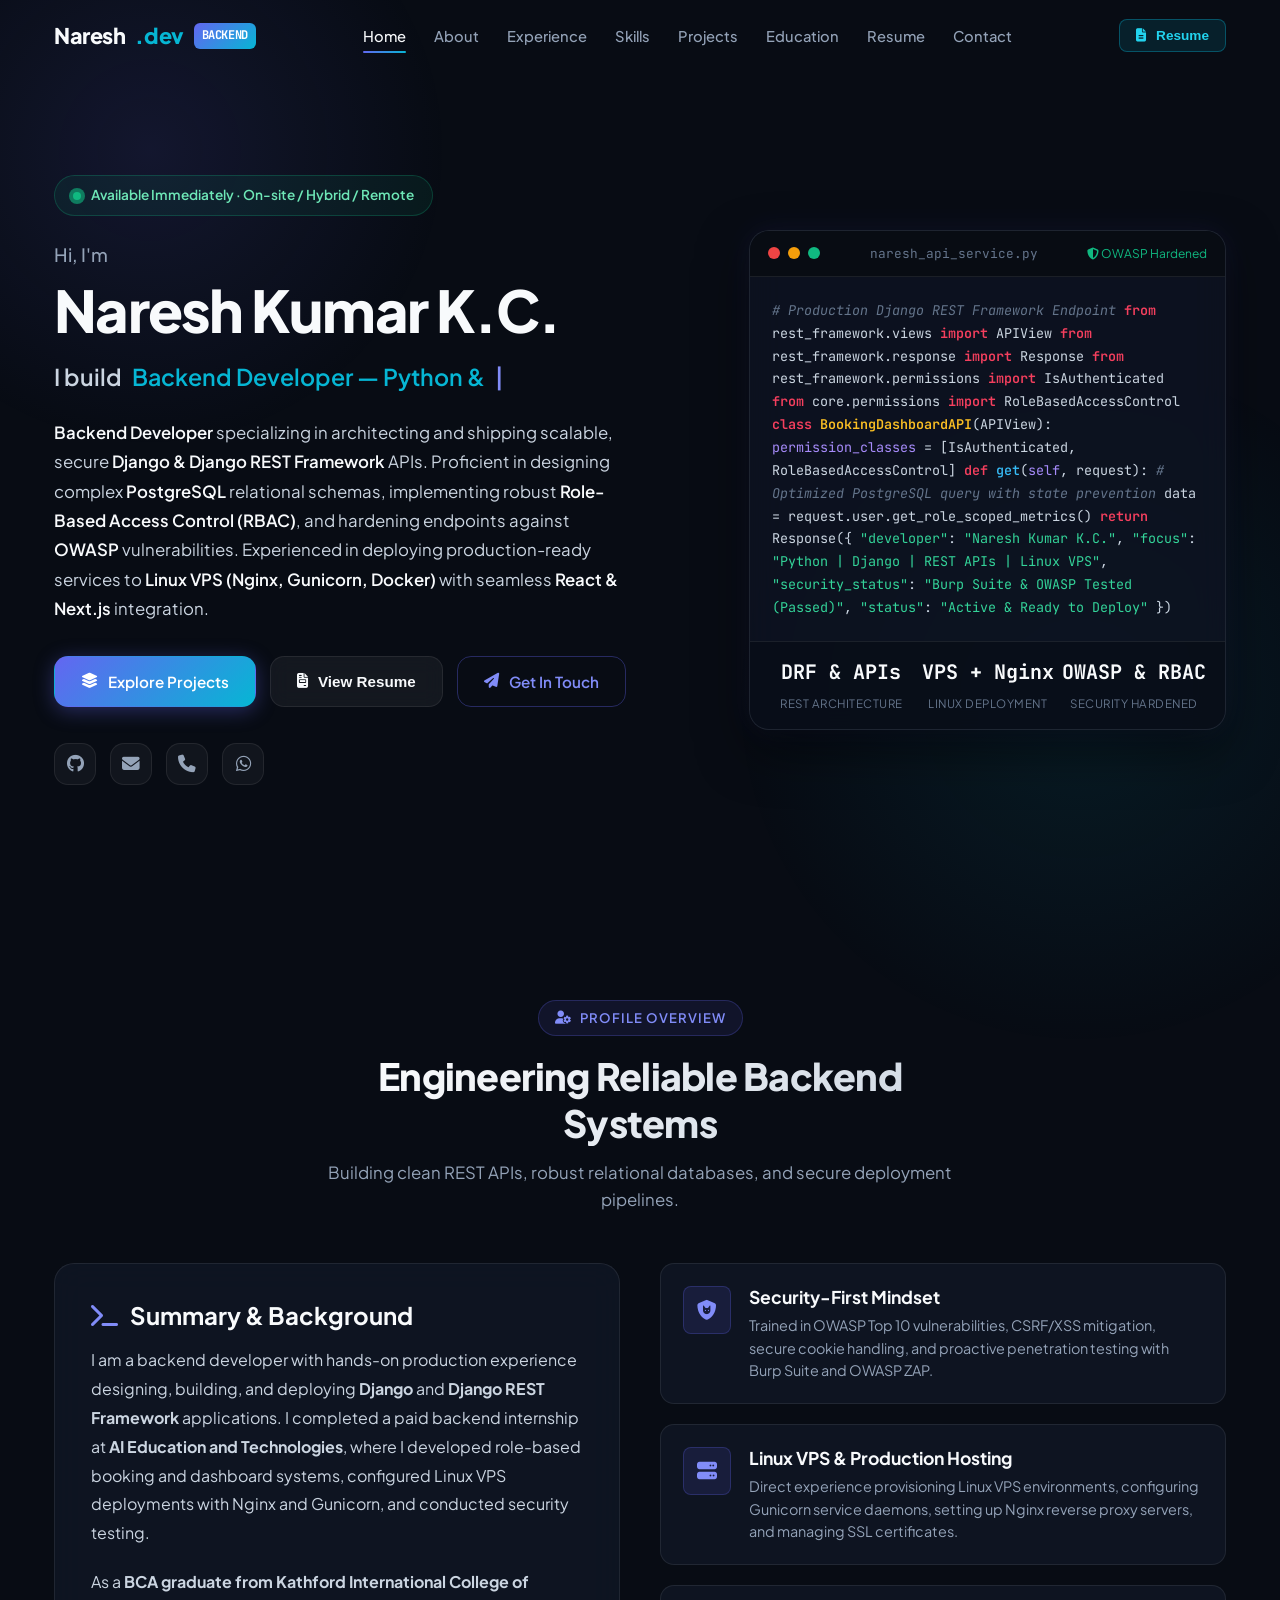
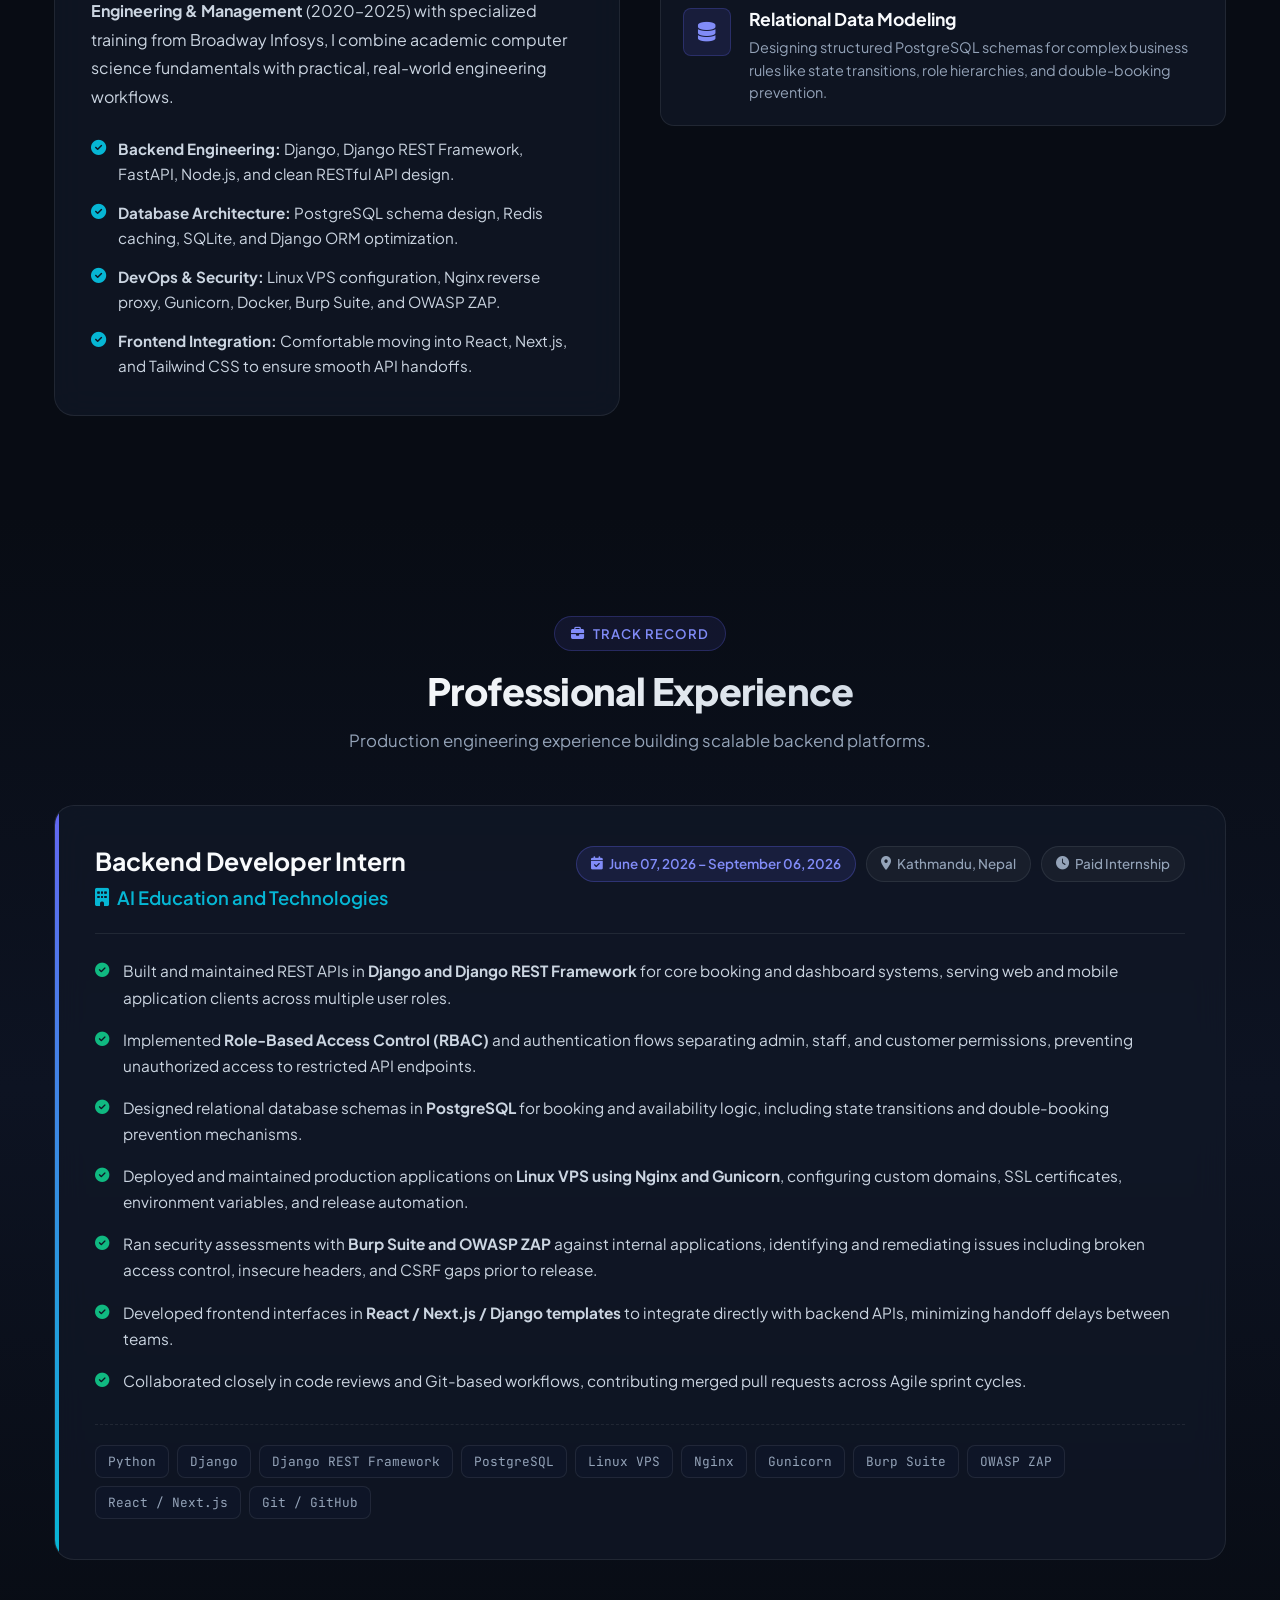
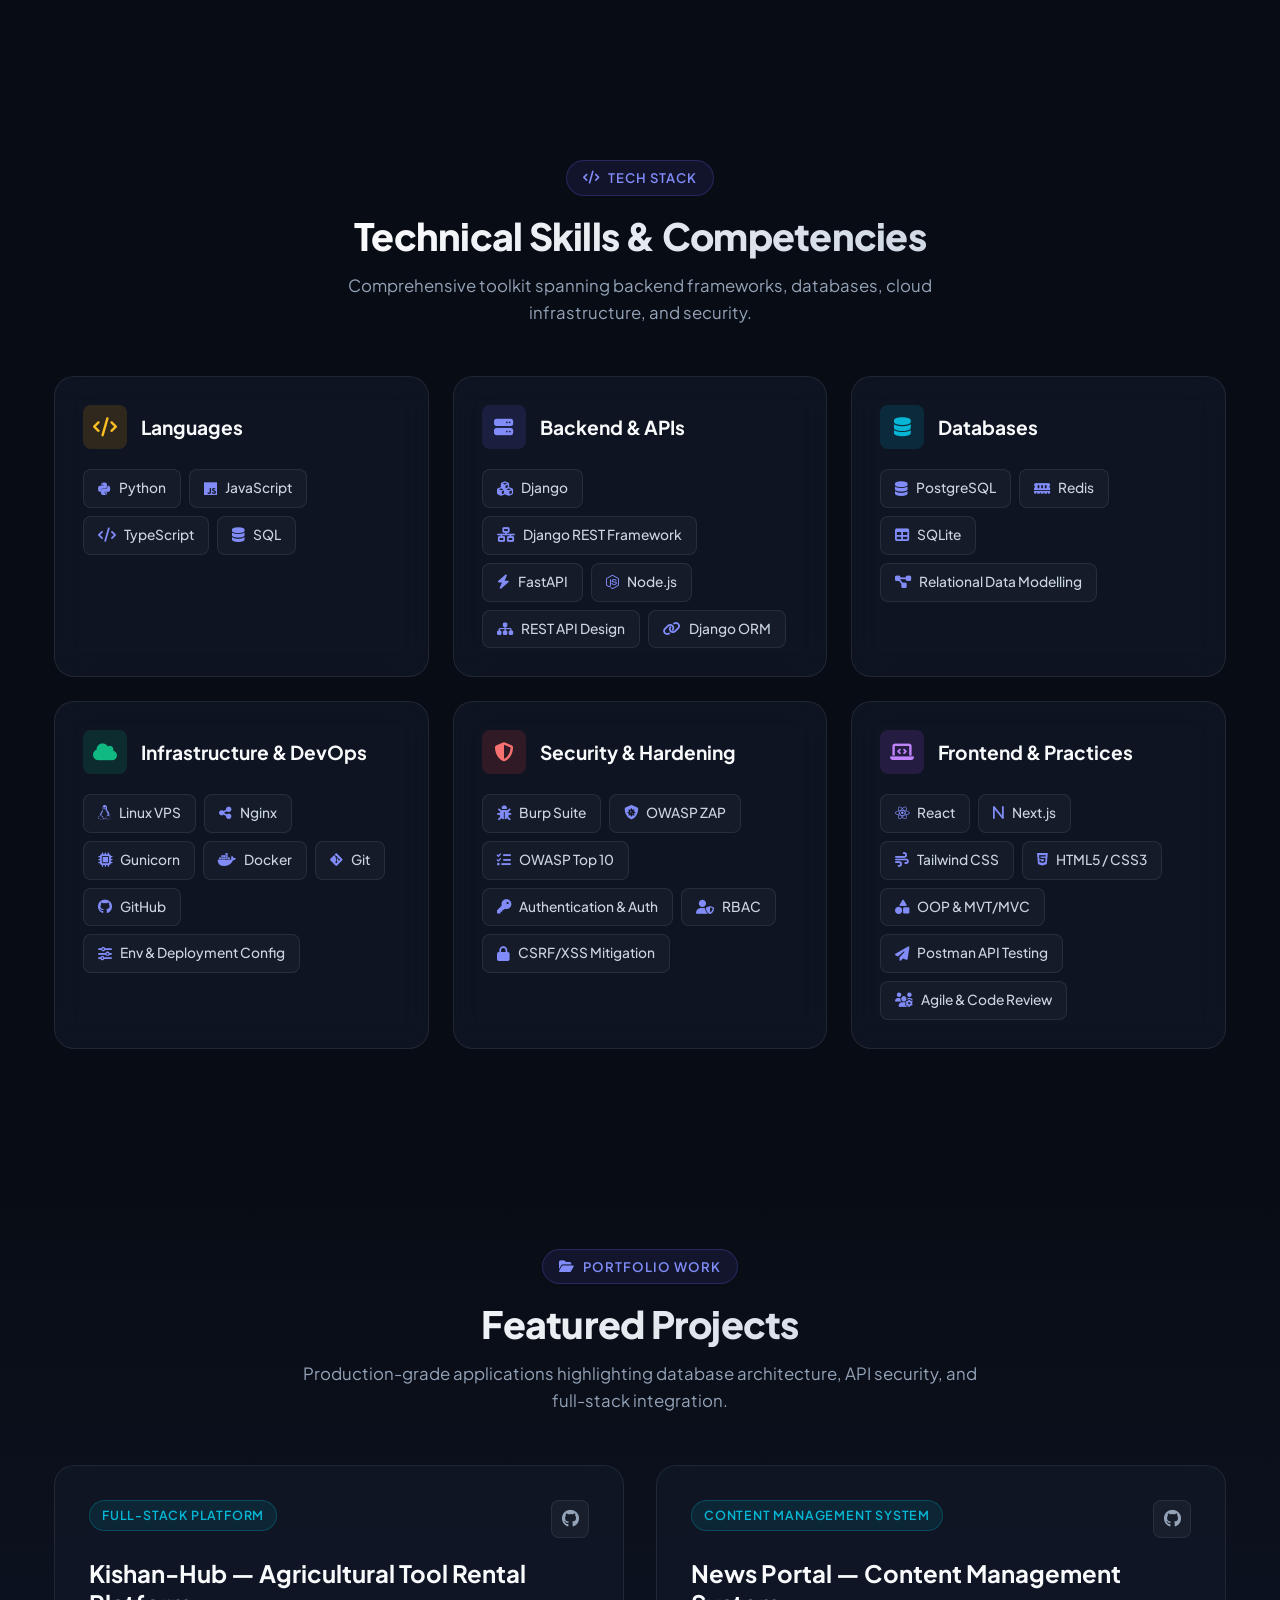
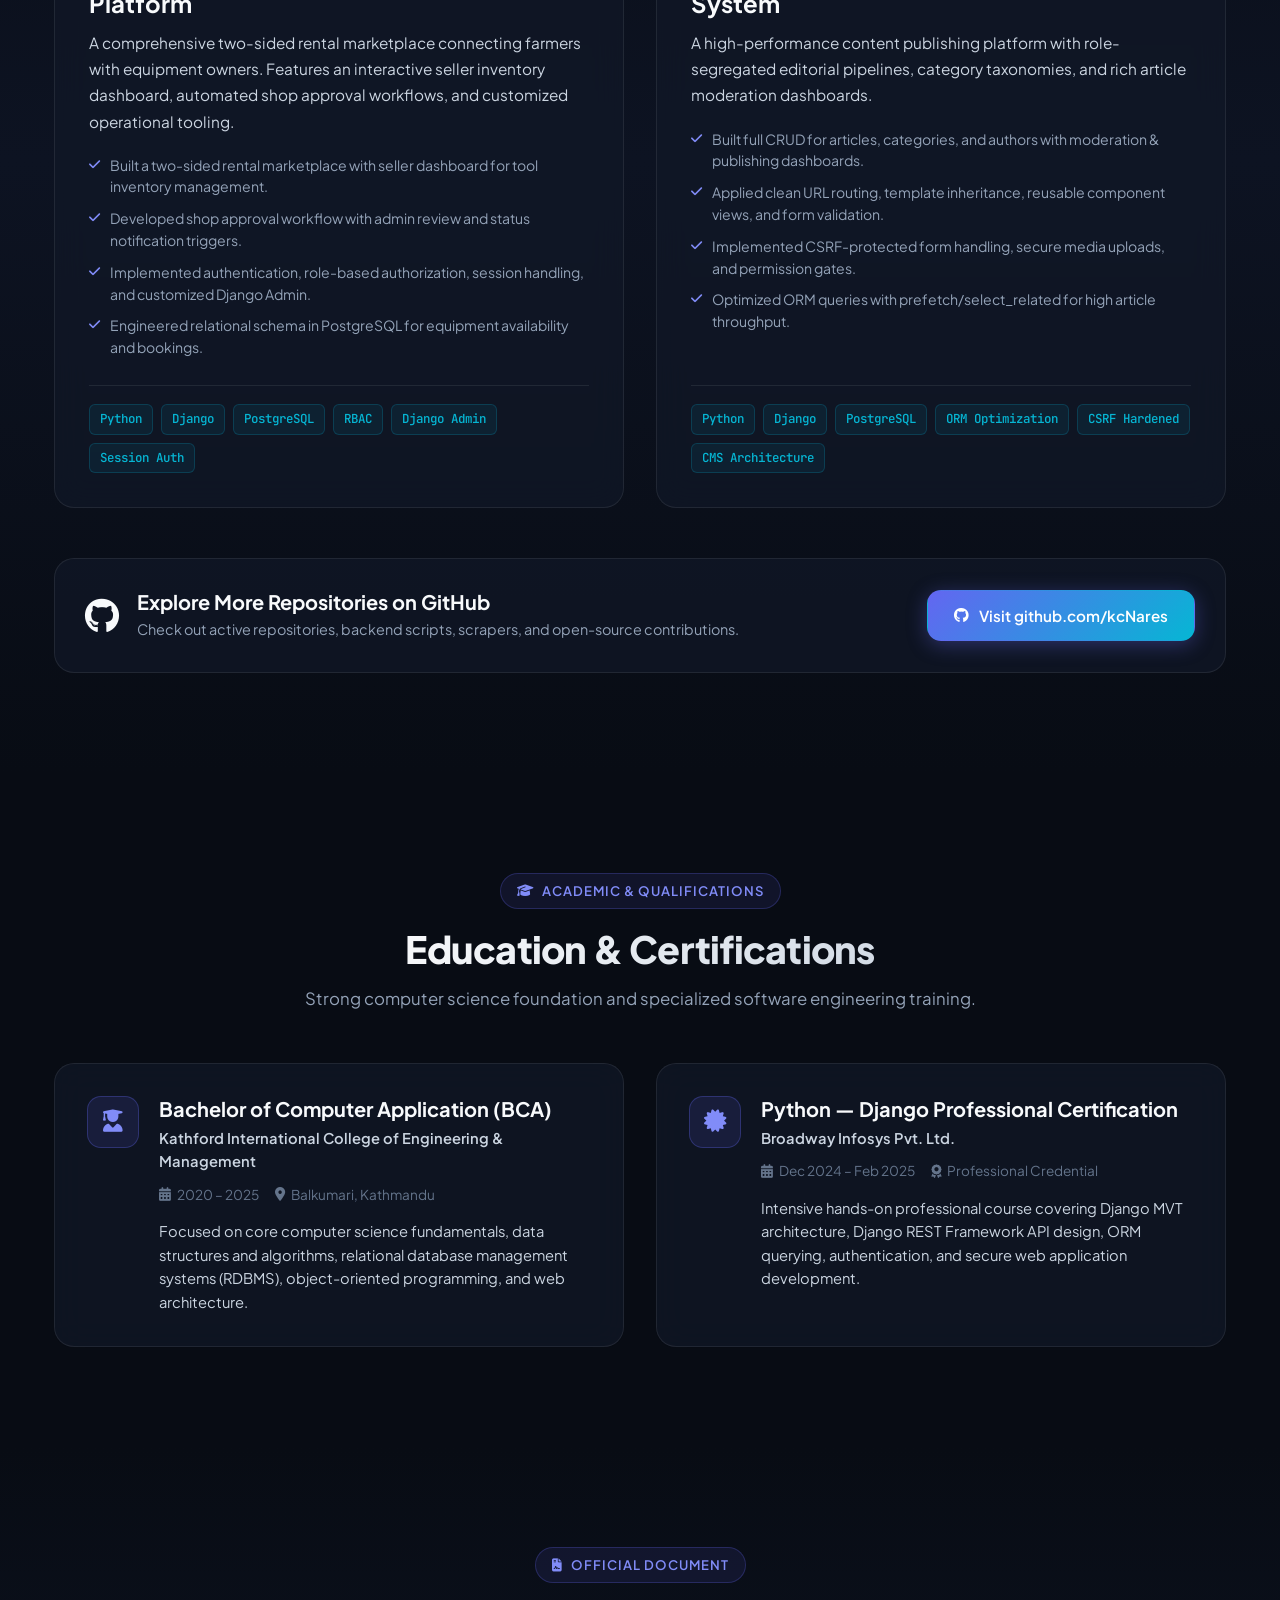
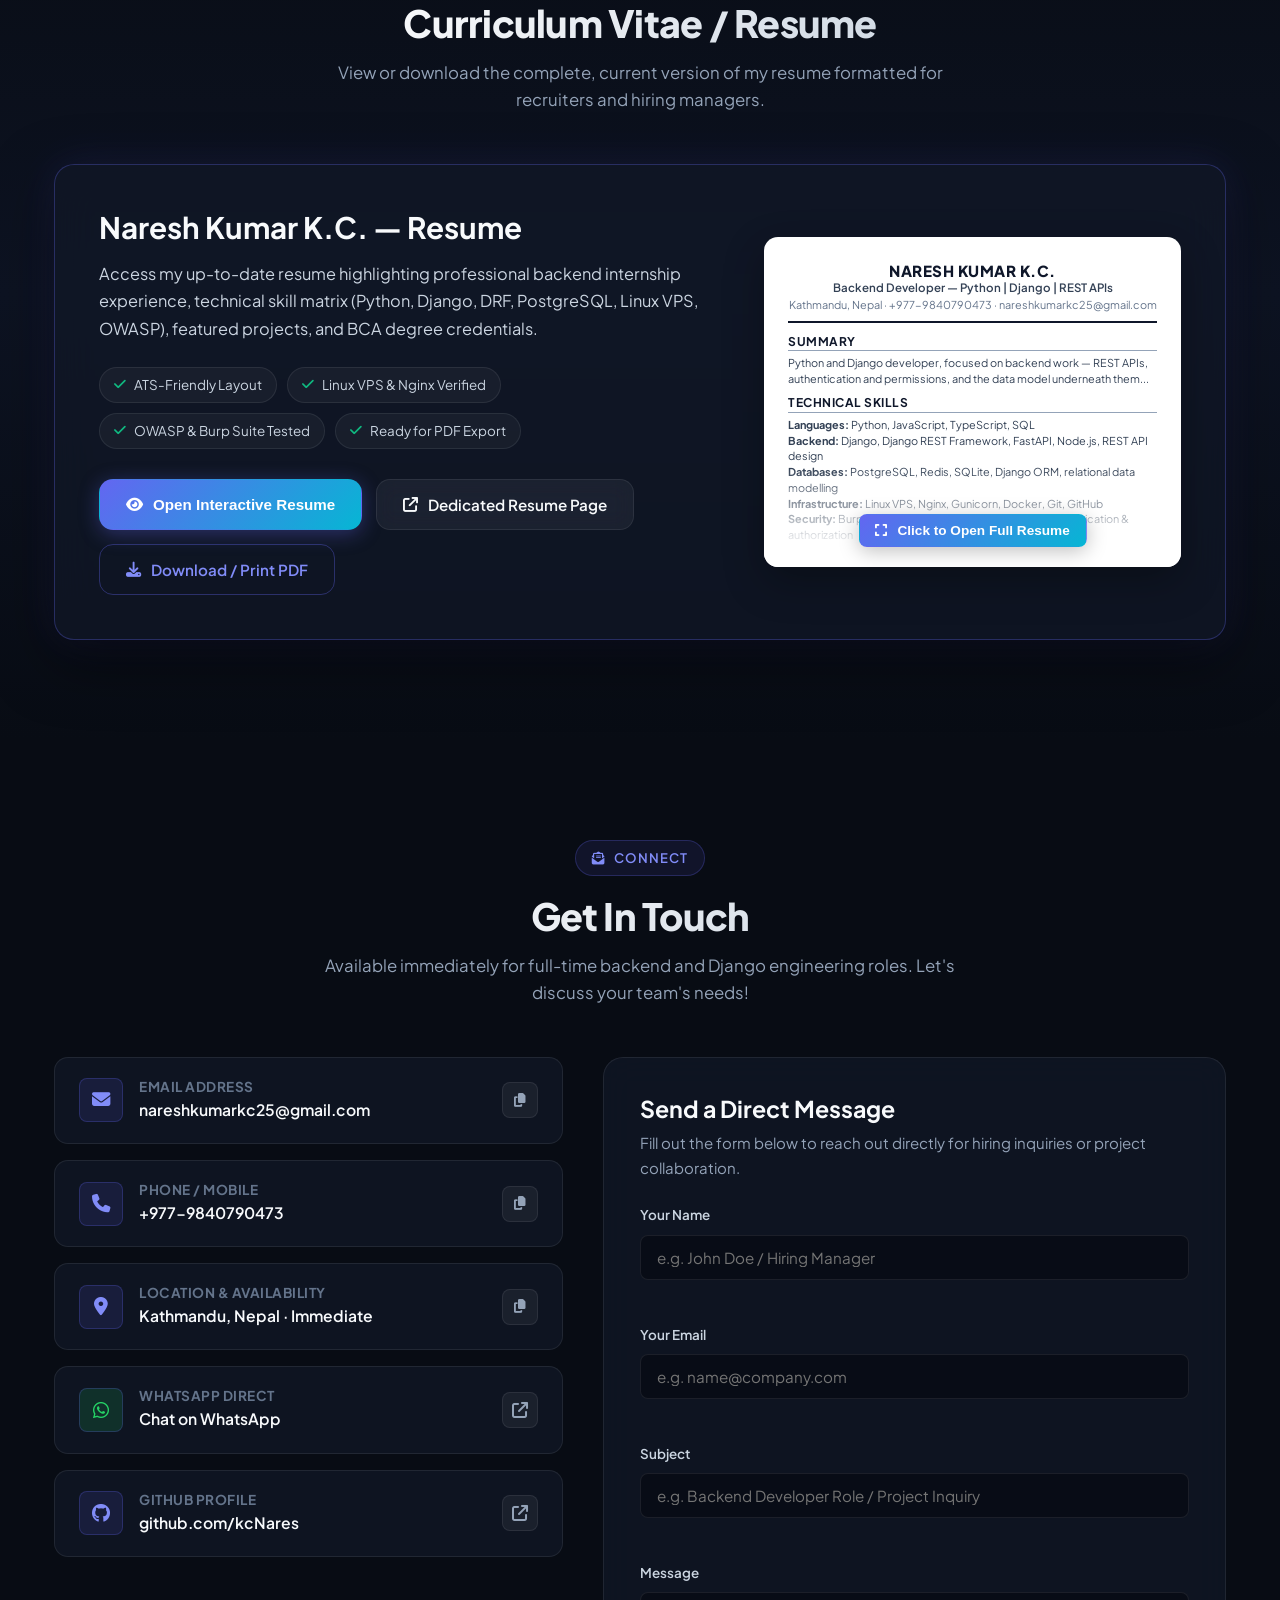
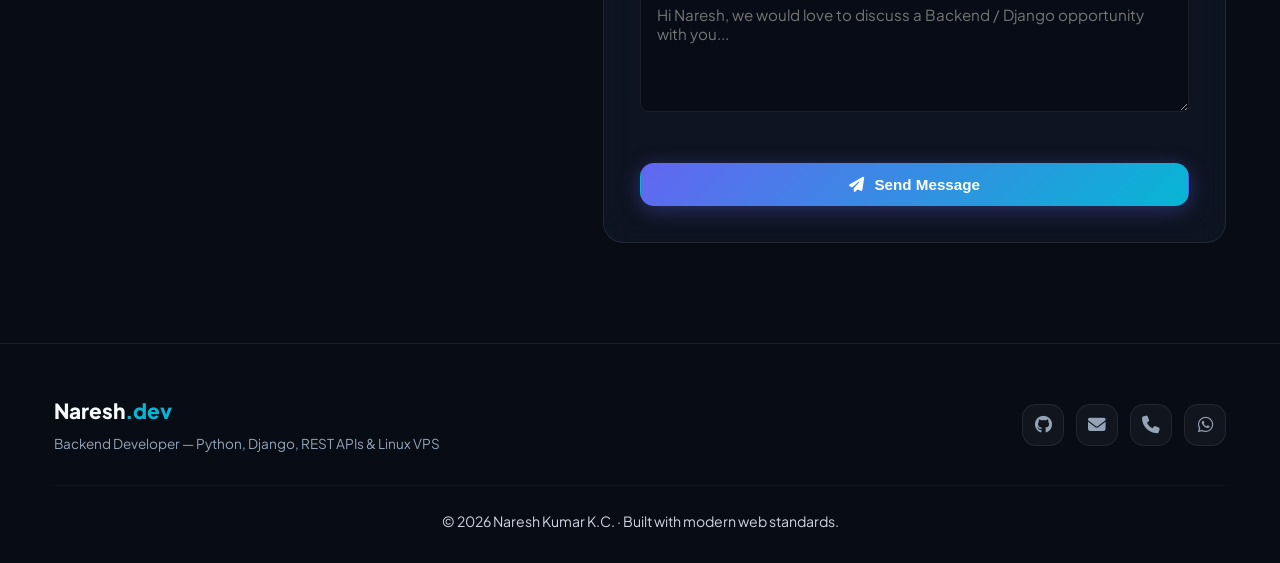
==== commit 489962a2: "Implement web3forms to send emails from portfolio" ====
--- a/index.html
+++ b/index.html
@@ -763,25 +763,33 @@
                         <h3>Send a Direct Message</h3>
                         <p>Fill out the form below to reach out directly for hiring inquiries or project collaboration.</p>
 
-                        <form id="contact-form" class="contact-form">
+                        <form id="contact-form" class="contact-form" novalidate>
+                            <input type="hidden" name="access_key" value="36bf6ee4-c544-42bf-b3ed-720b8c88e081">
+                            <input type="hidden" name="from_name" value="Naresh Kumar K.C. Portfolio — Contact Form">
+                            <input type="checkbox" name="botcheck" class="hidden-field" style="display: none;">
+
                             <div class="form-group">
                                 <label for="name" class="form-label">Your Name</label>
-                                <input type="text" id="name" name="name" class="form-input" placeholder="e.g. John Doe / Hiring Manager" required>
+                                <input type="text" id="name" name="name" class="form-input" placeholder="e.g. John Doe / Hiring Manager" minlength="2" maxlength="100" required>
+                                <span class="field-error" id="name-error"></span>
                             </div>
 
                             <div class="form-group">
                                 <label for="email" class="form-label">Your Email</label>
-                                <input type="email" id="email" name="email" class="form-input" placeholder="e.g. name@company.com" required>
+                                <input type="email" id="email" name="email" class="form-input" placeholder="e.g. name@company.com" maxlength="150" required>
+                                <span class="field-error" id="email-error"></span>
                             </div>
 
                             <div class="form-group">
                                 <label for="subject" class="form-label">Subject</label>
-                                <input type="text" id="subject" name="subject" class="form-input" placeholder="e.g. Backend Developer Role / Project Inquiry" required>
+                                <input type="text" id="subject" name="inquiry_subject" class="form-input" placeholder="e.g. Backend Developer Role / Project Inquiry" minlength="4" maxlength="150" required>
+                                <span class="field-error" id="subject-error"></span>
                             </div>
 
                             <div class="form-group">
                                 <label for="message" class="form-label">Message</label>
-                                <textarea id="message" name="message" class="form-textarea" rows="4" placeholder="Hi Naresh, we would love to discuss a Backend / Django opportunity with you..." required></textarea>
+                                <textarea id="message" name="message" class="form-textarea" rows="4" placeholder="Hi Naresh, we would love to discuss a Backend / Django opportunity with you..." minlength="15" maxlength="3000" required></textarea>
+                                <span class="field-error" id="message-error"></span>
                             </div>
 
                             <button type="submit" class="btn btn-primary" style="width: 100%;">
--- a/css/style.css
+++ b/css/style.css
@@ -26,7 +26,10 @@
     
     --accent-emerald: #10b981;
     --accent-emerald-glow: rgba(16, 185, 129, 0.3);
-    
+
+    --accent-rose: #f43f5e;
+    --accent-rose-glow: rgba(244, 63, 94, 0.25);
+
     --accent-amber: #f59e0b;
     
     /* Text Colors */
@@ -1469,6 +1472,19 @@
 .form-textarea {
     resize: vertical;
     min-height: 120px;
+}
+
+.form-input.invalid, .form-textarea.invalid {
+    border-color: var(--accent-rose);
+    box-shadow: 0 0 0 3px var(--accent-rose-glow);
+}
+
+.field-error {
+    display: block;
+    min-height: 18px;
+    margin-top: 6px;
+    font-size: 0.78rem;
+    color: var(--accent-rose);
 }
 
 /* ===== FOOTER ===== */
